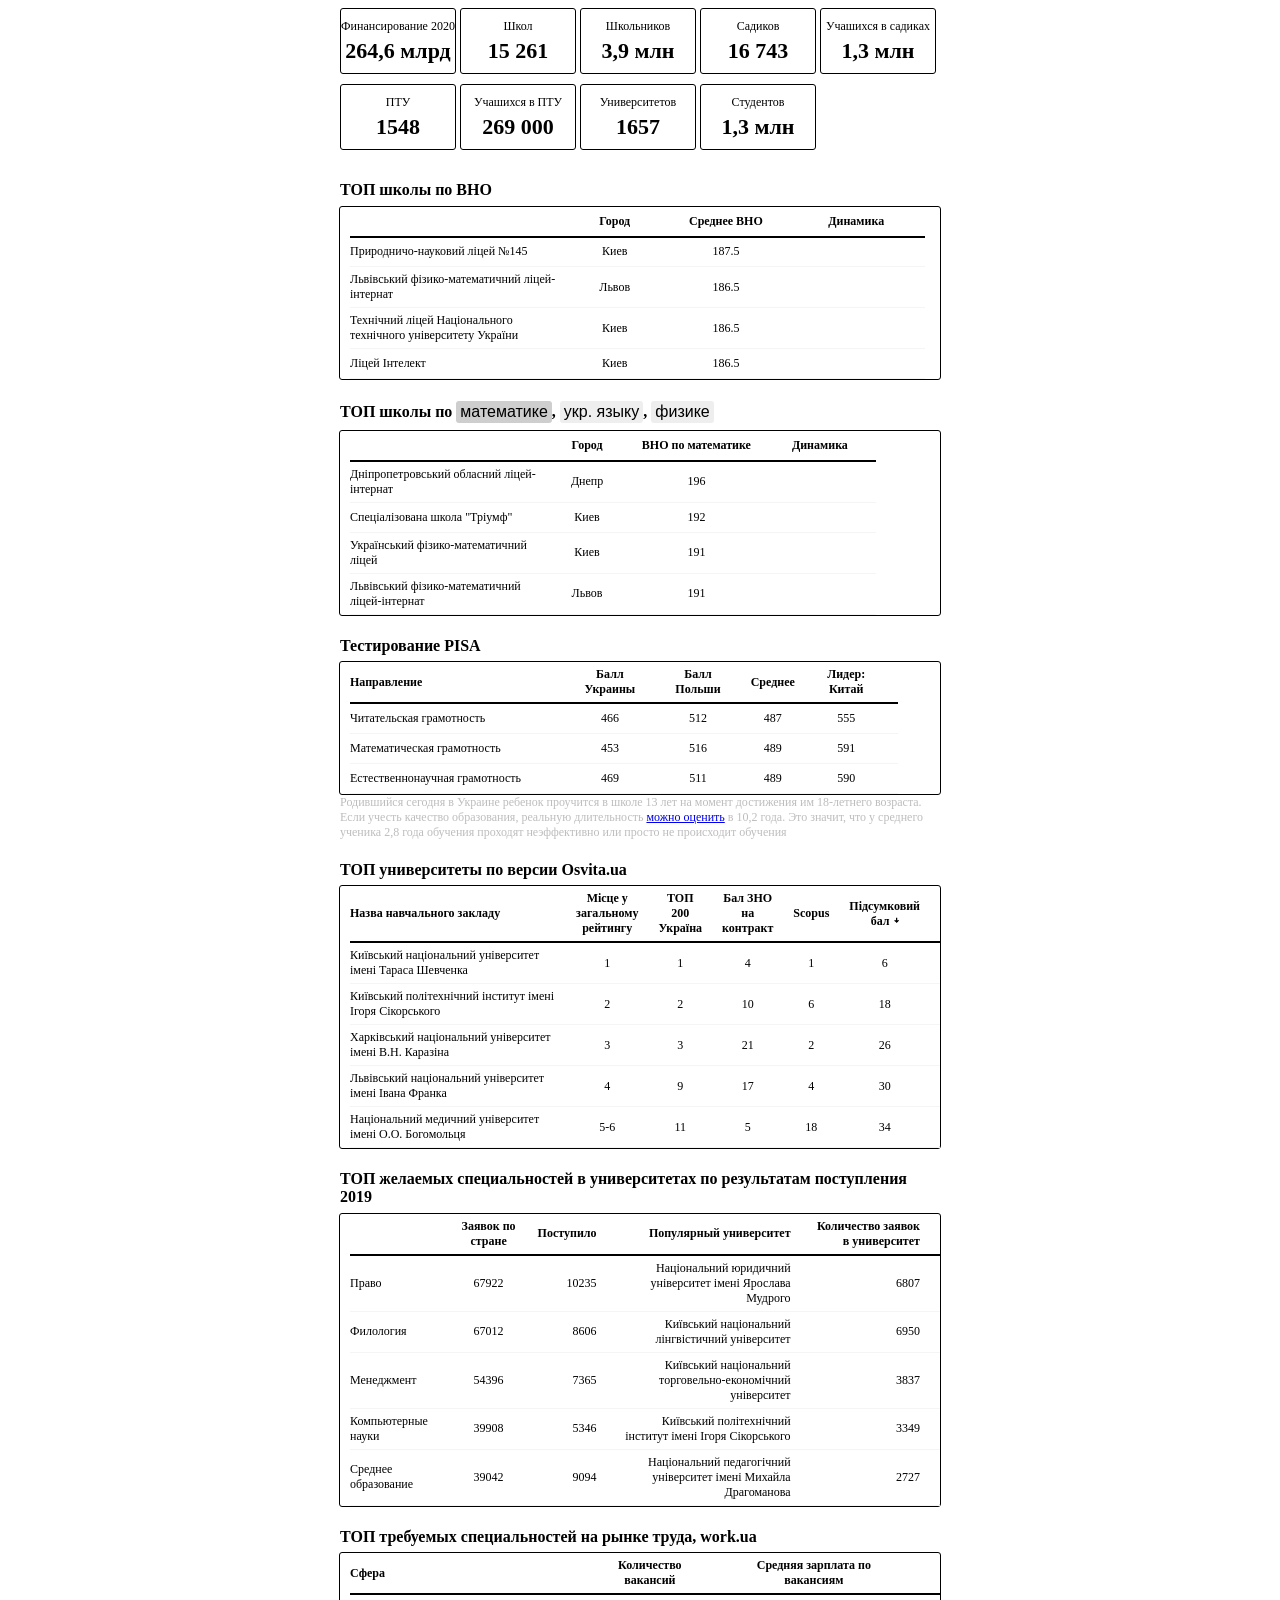
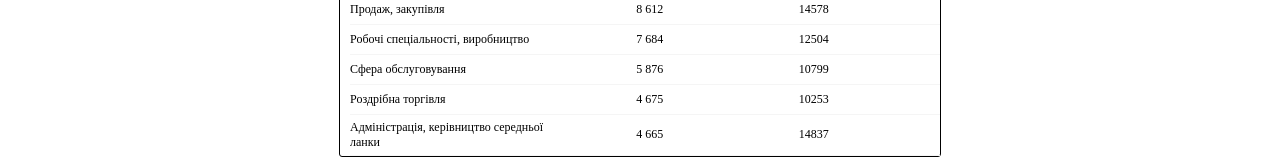
==== edu.html @ f50f15bd "Add files via upload" ====
<html>
    <head>
        <meta charset="UTF-8">
	    <meta http-equiv="X-UA-Compatible" content="IE=edge,chrome=1">
	    <meta name="viewport" content="width=device-width, initial-scale=1">
        <link href="https://fonts.googleapis.com/css?family=Roboto" rel="stylesheet">
        <style>
            .dash_heading {max-width: 600px; margin: 0 auto; margin-bottom: -15px;}
            .dash_block {max-width: 600px; margin: 0 auto; border: 1px solid black; border-radius: 3px;}
            .dash_smallblock {width: 114px; border: 1px solid black; border-radius: 3px; text-align: center; display: inline-block;margin-bottom: 10px;}
            .small_block_text {font-size: 12px; margin-bottom: -18px;margin-top: 10px;}
            .big_block_text {font-size: 22px;margin-bottom: 9px; font-weight: bold;}
            .dash_block table {overflow-x: auto;max-width: 100%; border-collapse: collapse; font-size: 12px; margin-left: 10px;}
            .dash_block td {padding: 5px 20px 5px 0px; vertical-align: top; text-align: center; height: 30px; vertical-align: middle;}
            .dash_block tr:first-child {border-bottom: 2px solid black;font-weight: bold;text-align: center;}
            /* .dash_block tr:nth-child(even) {background: #eeeeee} */
            .dash_block .left {text-align: left;}
            .dash_block .right {text-align: right;}
            .dash_block .school {width: 41%;}
            .dash_block tr {border-bottom: 1px solid #f5f5f5; font-size: 12px;}
            .dash_block tbody{display:block;overflow: auto;}
            .h4_button {background-color: #cecece; border: none;border-radius: 3px; color: black;padding: 2px 4px;text-align: center;text-decoration: none;font-size: 16px;}
            .h4_button:hover{background-color: #eeeeee; cursor: pointer;}
            .unselected {background-color: #eeeeee;}
            .unselected:hover{background-color: #cecece; cursor: pointer;}
            .dash_scrolling h4{ overflow-x: auto;}
            .dash_desc {max-width: 600px; margin: 0 auto; font-size: 12px; color: #bdbdbd}
        </style>
    </head>
    <body>
        <div class="dash_block" style="border: 0px;">
            <div class="dash_smallblock">
                <p class="small_block_text">Финансирование 2020</p>
                <p class="big_block_text">264,6 млрд</p>
            </div>
            <div class="dash_smallblock">
                <p class="small_block_text">Школ</p>
                <p class="big_block_text">15 261</p>
            </div>
            <div class="dash_smallblock">
                <p class="small_block_text">Школьников</p>
                <p class="big_block_text">3,9 млн</p>
            </div>
            <div class="dash_smallblock">
                <p class="small_block_text">Садиков</p>
                <p class="big_block_text">16 743</p>
            </div>
            <div class="dash_smallblock">
                <p class="small_block_text">Учашихся в садиках</p>
                <p class="big_block_text">1,3 млн</p>
            </div>
            <div class="dash_smallblock">
                <p class="small_block_text">ПТУ</p>
                <p class="big_block_text">1548</p>
            </div>
            <div class="dash_smallblock">
                <p class="small_block_text">Учашихся в ПТУ</p>
                <p class="big_block_text">269 000</p>
            </div>
            <div class="dash_smallblock">
                <p class="small_block_text">Университетов</p>
                <p class="big_block_text">1657</p>
            </div>
            <div class="dash_smallblock">
                <p class="small_block_text">Студентов</p>
                <p class="big_block_text">1,3 млн</p>
            </div>
            
        </div>
        
        
        <div class="dash_heading"><h4>ТОП школы по ВНО</h4></div>
        <div class="dash_block">
            <table>
                <tbody>
                    <tr><td class='left school'></td><td>Город</td><td>Среднее ВНО</td><td>Динамика</td></tr>
                        <tr><td class='left school'>Природничо-науковий ліцей №145</td><td>Киев</td><td>187.5</td><td><div id="sparklines0" class="sparkline"></div></td></tr>
                        <tr><td class='left school'>Львівський фізико-математичний ліцей-інтернат</td><td>Львов</td><td>186.5</td><td><div id="sparklines1" class="sparkline"></div></td></tr>
                        <tr><td class='left school'>Технічний ліцей Національного технічного університету України</td><td>Киев</td><td>186.5</td><td><div id="sparklines2" class="sparkline"></div></td></tr>
                        <tr><td class='left school'>Ліцей Інтелект</td><td>Киев</td><td>186.5</td><td><div id="sparklines3" class="sparkline"></div></td></tr>
                </tbody>
            </table>
        </div>

        <div class="dash_heading dash_scrolling"><h4>ТОП школы по <button class="h4_button" id="mathBall100">математике</button>, <button class="h4_button unselected" id="UkrBall100">укр. языку</button>, <button class="h4_button unselected" id="physBall100">физике</button></h4></div>
        <div class="dash_block">
            <table>
                <tbody>
                    <tr><td class='left school'></td><td>Город</td><td>ВНО по математике</td><td>Динамика</td></tr>
                        <tr><td class='left school'>Дніпропетровський обласний ліцей-інтернат</td><td>Днепр</td><td>196</td><td><div id="sparklines4" class="sparkline"></div></td></tr>
                        <tr><td class='left school'>Спеціалізована школа "Тріумф"</td><td>Киев</td><td>192</td><td><div id="sparklines5" class="sparkline"></div></td></tr>
                        <tr><td class='left school'>Український фізико-математичний ліцей</td><td>Киев</td><td>191</td><td><div id="sparklines6" class="sparkline"></div></td></tr>
                        <tr><td class='left school'>Львівський фізико-математичний ліцей-інтернат</td><td>Львов</td><td>191</td><td><div id="sparklines7" class="sparkline"></div></td></tr>
                </tbody>
            </table>
        </div>
        <div class="dash_heading dash_scrolling"><h4>Тестирование PISA</h4></div>
        <div class="dash_block">
            <table>
                <tbody>
                    <tr><td class='left school'>Направление</td><td>Балл Украины</td><td>Балл Польши</td><td>Среднее</td><td>Лидер: Китай</td></tr>
                        <tr><td class='left school'>Читательская грамотность</td><td>466</td><td>512</td><td>487</td><td>555</td></tr>
                        <tr><td class='left school'>Математическая грамотность</td><td>453</td><td>516</td><td>489</td><td>591</td></tr>
                        <tr><td class='left school'>Естественнонаучная грамотность</td><td>469</td><td>511</td><td>489</td><td>590</td></tr>
                </tbody>
            </table>
        </div>
        <div id="dataNSI" style="max-width: 600px; margin: 0 auto;"></div>
        <div class="dash_desc">Родившийся сегодня в Украине ребенок проучится в школе 13 лет на момент достижения им 18-летнего возраста. Если учесть качество образования, реальную длительность <a href="http://documents.worldbank.org/curated/en/790931568661644788/pdf/Overview.pdf">можно оценить</a> в 10,2 года. Это значит, что у среднего ученика 2,8 года обучения проходят неэффективно или просто не происходит обучения</div>
        
        <div class="dash_heading"><h4>ТОП университеты по версии Osvita.ua</h4></div>
        <div class="dash_block">
            <table>
                <tbody>
                        <tr><td class="left school">Назва навчального закладу</td><td>Місце у загальному рейтингу</td><td>ТОП 200 Україна</td><td>Бал ЗНО на контракт</td><td>Scopus</td><td>Підсумковий бал ￬</td></tr>
                        <tr><td class="left school">Київський національний університет імені Тараса Шевченка</td><td>1</td><td>1</td><td>4</td><td>1</td><td>6</td></tr>
                        <tr><td class="left school">Київський політехнічний інститут імені Ігоря Сікорського</td><td>2</td><td>2</td><td>10</td><td>6</td><td>18</td></tr>
                        <tr><td class="left school">Харківський національний університет імені В.Н. Каразіна</td><td>3</td><td>3</td><td>21</td><td>2</td><td>26</td></tr>
                        <tr><td class="left school">Львівський національний університет імені Івана Франка</td><td>4</td><td>9</td><td>17</td><td>4</td><td>30</td></tr>
                        <tr><td class="left school">Національний медичний університет імені О.О. Богомольця</td><td>5-6</td><td>11</td><td>5</td><td>18</td><td>34</td></tr>
                </tbody>
            </table>
        </div>
        <div class="dash_heading"><h4>ТОП желаемых специальностей в университетах по результатам поступления 2019</h4></div>
        <div class="dash_block">
            <table>
                <tbody>
                    <tr><td class='left'></td><td>Заявок по стране</td><td class="right">Поступило</td><td class="right">Популярный университет</td><td class="right">Количество заявок в университет</td></tr>
                        <tr><td class='left'>Право</td><td>67922</td><td class="right">10235</td><td class="right">Національний юридичний університет імені Ярослава Мудрого</td><td class="right">6807</td></tr>
                        <tr><td class='left'>Филология</td><td>67012</td><td class="right">8606</td><td class="right">Київський національний лінгвістичний університет</td><td class="right">6950</td></tr>
                        <tr><td class='left'>Менеджмент</td><td>54396</td><td class="right">7365</td><td class="right">Київський національний торговельно-економічний університет</td><td class="right">3837</td></tr>
                        <tr><td class='left'>Компьютерные науки</td><td>39908</td><td class="right">5346</td><td class="right">Київський політехнічний інститут імені Ігоря Сікорського</td><td class="right">3349</td></tr>
                        <tr><td class='left'>Среднее образование</td><td>39042</td><td class="right">9094</td><td class="right">Національний педагогічний університет імені Михайла Драгоманова</td><td class="right">2727</td></tr>
                        
                </tbody>
            </table>
        </div>
        <div id="grad" style="max-width: 600px; margin: 0 auto;"></div>
        <div class="dash_heading"><h4>ТОП требуемых специальностей на рынке труда, work.ua</h4></div>
        <div class="dash_block">
            <table>
                <tbody>
                    <tr><td class='left school'>Сфера</td><td>Количество вакансий</td><td>Средняя зарплата по вакансиям</td><td></td></tr>
                        <tr><td class='left school'>Продаж, закупівля</td><td>8 612</td><td>14578</td><td></td></tr>
                        <tr><td class='left school'>Робочі спеціальності, виробництво</td><td>7 684</td><td>12504</td><td></td></tr>
                        <tr><td class='left school'>Сфера обслуговування</td><td>5 876</td><td>10799</td><td></td></tr>
                        <tr><td class='left school'>Роздрібна торгівля</td><td>4 675</td><td>10253</td><td></td></tr>
                        <tr><td class='left school'>Адмiнiстрацiя, керівництво середньої ланки</td><td>4 665</td><td>14837</td><td></td></tr>
                    </tbody>
            </table>
        </div>
        <div id="finance" style="max-width: 600px; margin: 0 auto;"></div>
        <div id="finance_parts" style="max-width: 600px; margin: 0 auto;"></div>
        
        
        
        <!-- <script src="https://ajax.googleapis.com/ajax/libs/jquery/1.11.3/jquery.min.js"></script> -->
        <script src="https://d3js.org/d3.v4.js"></script>
        <script src="https://code.highcharts.com/highcharts.js"></script>
        <script src="https://code.highcharts.com/highcharts-more.js"></script>
        <script src="https://code.highcharts.com/modules/dumbbell.js"></script>
        <!-- <script src="schools_data.js"></script> -->
    <script>
        var schools_data = [{'EONAME': 'Природничо-науковий ліцей №145 Печерського району м. Києва',
  'UkrBall100': '188.0',
  'histBall100': '164.5',
  'mathBall100': '190.0',
  'physBall100': '182.5',
  'chemBall100': '188.0',
  'bioBall100': '187.0',
  'geoBall100': '192.0',
  'engBall100': '184.0',
  'fraBall100': '',
  'deuBall100': '195.0',
  'spaBall100': '',
  'zno_median': '187.5',
  'AREANAME': 'м.Київ'},
 {'EONAME': 'Львівський фізико-математичний ліцей-інтернат при Львівському національному університеті імені Івана Франка',
  'UkrBall100': '189.0',
  'histBall100': '168.0',
  'mathBall100': '191.0',
  'physBall100': '182.5',
  'chemBall100': '196.0',
  'bioBall100': '189.0',
  'geoBall100': '187.0',
  'engBall100': '186.0',
  'fraBall100': '',
  'deuBall100': '148.0',
  'spaBall100': '',
  'zno_median': '186.5',
  'AREANAME': 'м.Львів'},
 {'EONAME': "Технічний ліцей Національного технічного університету України Київський політехнічний інститут Солом'янського району м.Києва",
  'UkrBall100': '187.0',
  'histBall100': '170.0',
  'mathBall100': '189.0',
  'physBall100': '180.0',
  'chemBall100': '186.0',
  'bioBall100': '189.0',
  'geoBall100': '190.0',
  'engBall100': '189.0',
  'fraBall100': '',
  'deuBall100': '180.0',
  'spaBall100': '',
  'zno_median': '186.5',
  'AREANAME': 'м.Київ'},
 {'EONAME': 'Ліцей Інтелект',
  'UkrBall100': '192.0',
  'histBall100': '184.0',
  'mathBall100': '189.0',
  'physBall100': '185.0',
  'chemBall100': '178.5',
  'bioBall100': '189.0',
  'geoBall100': '186.5',
  'engBall100': '191.0',
  'fraBall100': '',
  'deuBall100': '',
  'spaBall100': '',
  'zno_median': '186.5',
  'AREANAME': 'м.Київ'},
 {'EONAME': "Гімназія №178 Солом'янського району м.Києва",
  'UkrBall100': '189.0',
  'histBall100': '179.0',
  'mathBall100': '183.0',
  'physBall100': '176.5',
  'chemBall100': '188.5',
  'bioBall100': '194.0',
  'geoBall100': '190.0',
  'engBall100': '184.0',
  'fraBall100': '',
  'deuBall100': '',
  'spaBall100': '',
  'zno_median': '184.0',
  'AREANAME': 'м.Київ'},
 {'EONAME': 'Товариство з обмеженою відповідальністю Навчально-виховний комплекс Святошинська гімназія',
  'UkrBall100': '184.0',
  'histBall100': '168.0',
  'mathBall100': '190.0',
  'physBall100': '96.0',
  'chemBall100': '',
  'bioBall100': '',
  'geoBall100': '188.5',
  'engBall100': '188.5',
  'fraBall100': '',
  'deuBall100': '',
  'spaBall100': '',
  'zno_median': '184.0',
  'AREANAME': 'м.Київ'},
 {'EONAME': 'Ліцей Наукова зміна',
  'UkrBall100': '184.0',
  'histBall100': '181.0',
  'mathBall100': '174.0',
  'physBall100': '182.0',
  'chemBall100': '197.5',
  'bioBall100': '191.0',
  'geoBall100': '186.0',
  'engBall100': '181.0',
  'fraBall100': '',
  'deuBall100': '189.0',
  'spaBall100': '',
  'zno_median': '183.0',
  'AREANAME': 'м.Київ'},
 {'EONAME': 'Комунальний заклад освіти Дніпропетровський обласний ліцей-інтернат фізико-математичного профілю',
  'UkrBall100': '185.0',
  'histBall100': '',
  'mathBall100': '196.0',
  'physBall100': '178.0',
  'chemBall100': '183.0',
  'bioBall100': '',
  'geoBall100': '',
  'engBall100': '173.0',
  'fraBall100': '',
  'deuBall100': '184.0',
  'spaBall100': '',
  'zno_median': '183.0',
  'AREANAME': 'м.Дніпро'},
 {'EONAME': 'ТОВ Навчальний заклад «Дніпровська середня загальноосвітня школа Британська міжнародна школа-Дніпро',
  'UkrBall100': '187.0',
  'histBall100': '',
  'mathBall100': '179.0',
  'physBall100': '',
  'chemBall100': '',
  'bioBall100': '',
  'geoBall100': '',
  'engBall100': '194.5',
  'fraBall100': '',
  'deuBall100': '',
  'spaBall100': '',
  'zno_median': '183.0',
  'AREANAME': 'м.Дніпро'},
 {'EONAME': 'Гімназія №153 імені О.С.Пушкіна Шевченківського району м.Києва',
  'UkrBall100': '187.0',
  'histBall100': '185.0',
  'mathBall100': '183.0',
  'physBall100': '169.0',
  'chemBall100': '191.0',
  'bioBall100': '192.0',
  'geoBall100': '123.0',
  'engBall100': '174.0',
  'fraBall100': '',
  'deuBall100': '',
  'spaBall100': '',
  'zno_median': '183.0',
  'AREANAME': 'м.Київ'},
 {'EONAME': 'Українська гімназія № 1 Івано-Франківської міської ради Івано-Франківської області',
  'UkrBall100': '190.5',
  'histBall100': '174.0',
  'mathBall100': '182.0',
  'physBall100': '182.0',
  'chemBall100': '185.0',
  'bioBall100': '187.0',
  'geoBall100': '188.0',
  'engBall100': '184.0',
  'fraBall100': '',
  'deuBall100': '179.5',
  'spaBall100': '',
  'zno_median': '183.0',
  'AREANAME': 'Івано-Франківська область'},
 {'EONAME': 'Ліцей Голосіївський №241 міста Києва',
  'UkrBall100': '185.0',
  'histBall100': '173.0',
  'mathBall100': '190.0',
  'physBall100': '186.0',
  'chemBall100': '138.0',
  'bioBall100': '182.5',
  'geoBall100': '188.0',
  'engBall100': '175.0',
  'fraBall100': '',
  'deuBall100': '',
  'spaBall100': '',
  'zno_median': '182.5',
  'AREANAME': 'м.Київ'},
 {'EONAME': 'Русанівський ліцей м. Києва',
  'UkrBall100': '183.0',
  'histBall100': '182.25',
  'mathBall100': '190.5',
  'physBall100': '176.0',
  'chemBall100': '195.0',
  'bioBall100': '180.5',
  'geoBall100': '188.0',
  'engBall100': '177.0',
  'fraBall100': '',
  'deuBall100': '182.0',
  'spaBall100': '',
  'zno_median': '182.125',
  'AREANAME': 'м.Київ'},
 {'EONAME': 'Каховський навчально-виховний комплекс «Гімназія-спеціалізована школа І ступеня з поглибленим вивченням іноземних мов» Каховської міської ради Херсонської області',
  'UkrBall100': '185.0',
  'histBall100': '164.0',
  'mathBall100': '172.0',
  'physBall100': '',
  'chemBall100': '',
  'bioBall100': '',
  'geoBall100': '184.0',
  'engBall100': '182.0',
  'fraBall100': '',
  'deuBall100': '186.0',
  'spaBall100': '',
  'zno_median': '182.0',
  'AREANAME': 'Херсонська область'},
 {'EONAME': 'Український фізико-математичний ліцей Київського національного університету імені Т.Шевченка',
  'UkrBall100': '185.0',
  'histBall100': '164.0',
  'mathBall100': '192.0',
  'physBall100': '182.0',
  'chemBall100': '167.5',
  'bioBall100': '182.0',
  'geoBall100': '187.25',
  'engBall100': '171.0',
  'fraBall100': '',
  'deuBall100': '',
  'spaBall100': '',
  'zno_median': '182.0',
  'AREANAME': 'м.Київ'},
 {'EONAME': 'Український гуманітарний ліцей Київського національного університету імені Тараса Шевченка',
  'UkrBall100': '187.0',
  'histBall100': '184.5',
  'mathBall100': '175.0',
  'physBall100': '167.0',
  'chemBall100': '177.5',
  'bioBall100': '190.0',
  'geoBall100': '193.5',
  'engBall100': '183.0',
  'fraBall100': '',
  'deuBall100': '179.0',
  'spaBall100': '',
  'zno_median': '181.0',
  'AREANAME': 'м.Київ'},
 {'EONAME': 'Загальноосвітній навчальний заклад І-ІІІ ступенів Ліцей №100 Поділ Подільського району м.Києва',
  'UkrBall100': '182.0',
  'histBall100': '180.0',
  'mathBall100': '179.0',
  'physBall100': '171.0',
  'chemBall100': '197.0',
  'bioBall100': '190.0',
  'geoBall100': '178.0',
  'engBall100': '183.0',
  'fraBall100': '',
  'deuBall100': '182.5',
  'spaBall100': '',
  'zno_median': '181.0',
  'AREANAME': 'м.Київ'},
 {'EONAME': 'Комунальний заклад освіти Українсько-Американський ліцей Дніпровської міської ради',
  'UkrBall100': '187.0',
  'histBall100': '180.5',
  'mathBall100': '186.0',
  'physBall100': '135.0',
  'chemBall100': '170.0',
  'bioBall100': '180.0',
  'geoBall100': '181.5',
  'engBall100': '188.0',
  'fraBall100': '',
  'deuBall100': '130.5',
  'spaBall100': '',
  'zno_median': '180.25',
  'AREANAME': 'м.Дніпро'},
 {'EONAME': 'Комунальний заклад освіти Дніпропетровський обласний медичний ліцей-інтернат Дніпро',
  'UkrBall100': '180.5',
  'histBall100': '',
  'mathBall100': '172.0',
  'physBall100': '180.0',
  'chemBall100': '192.0',
  'bioBall100': '187.0',
  'geoBall100': '',
  'engBall100': '',
  'fraBall100': '',
  'deuBall100': '',
  'spaBall100': '',
  'zno_median': '180.25',
  'AREANAME': 'м.Дніпро'},
 {'EONAME': 'Ліцей №208 м. Києва',
  'UkrBall100': '183.0',
  'histBall100': '165.0',
  'mathBall100': '187.0',
  'physBall100': '180.0',
  'chemBall100': '180.5',
  'bioBall100': '195.0',
  'geoBall100': '169.0',
  'engBall100': '180.0',
  'fraBall100': '',
  'deuBall100': '',
  'spaBall100': '',
  'zno_median': '180.0',
  'AREANAME': 'м.Київ'},
 {'EONAME': 'Львівська академічна гімназія при Національному університеті Львівська політехніка',
  'UkrBall100': '183.0',
  'histBall100': '188.0',
  'mathBall100': '180.0',
  'physBall100': '160.0',
  'chemBall100': '186.0',
  'bioBall100': '189.0',
  'geoBall100': '166.0',
  'engBall100': '180.0',
  'fraBall100': '',
  'deuBall100': '157.0',
  'spaBall100': '',
  'zno_median': '180.0',
  'AREANAME': 'м.Львів'},
 {'EONAME': 'Калуська гімназія імені Дмитра Бахматюка Калуської міської ради Івано-Франківської області',
  'UkrBall100': '186.0',
  'histBall100': '184.0',
  'mathBall100': '177.0',
  'physBall100': '173.0',
  'chemBall100': '182.0',
  'bioBall100': '184.0',
  'geoBall100': '176.0',
  'engBall100': '180.0',
  'fraBall100': '',
  'deuBall100': '',
  'spaBall100': '',
  'zno_median': '180.0',
  'AREANAME': 'Івано-Франківська область'},
 {'EONAME': 'Ліцей №8 Львівської міської ради',
  'UkrBall100': '187.0',
  'histBall100': '169.0',
  'mathBall100': '180.0',
  'physBall100': '160.0',
  'chemBall100': '173.0',
  'bioBall100': '183.0',
  'geoBall100': '',
  'engBall100': '188.0',
  'fraBall100': '',
  'deuBall100': '188.0',
  'spaBall100': '',
  'zno_median': '180.0',
  'AREANAME': 'м.Львів'},
 {'EONAME': 'Черкаський фізико-математичний ліцей (ФІМЛІ) Черкаської міської ради Черкаської області',
  'UkrBall100': '182.0',
  'histBall100': '156.0',
  'mathBall100': '189.0',
  'physBall100': '177.0',
  'chemBall100': '194.5',
  'bioBall100': '192.0',
  'geoBall100': '180.0',
  'engBall100': '174.0',
  'fraBall100': '',
  'deuBall100': '',
  'spaBall100': '',
  'zno_median': '180.0',
  'AREANAME': 'м.Черкаси'},
 {'EONAME': 'Комунальний заклад Луцька гімназія №18 Луцької міської ради Волинської області',
  'UkrBall100': '186.5',
  'histBall100': '165.0',
  'mathBall100': '168.0',
  'physBall100': '179.5',
  'chemBall100': '193.0',
  'bioBall100': '188.5',
  'geoBall100': '186.0',
  'engBall100': '180.0',
  'fraBall100': '171.5',
  'deuBall100': '',
  'spaBall100': '',
  'zno_median': '179.75',
  'AREANAME': 'Волинська область'},
 {'EONAME': 'Волинський науковий ліцей-інтернат Волинської обласної ради',
  'UkrBall100': '185.0',
  'histBall100': '166.0',
  'mathBall100': '176.0',
  'physBall100': '180.0',
  'chemBall100': '179.5',
  'bioBall100': '182.0',
  'geoBall100': '192.5',
  'engBall100': '179.0',
  'fraBall100': '',
  'deuBall100': '128.0',
  'spaBall100': '',
  'zno_median': '179.25',
  'AREANAME': 'Волинська область'},
 {'EONAME': 'Класична гімназія при Львівському національному університеті імені Івана Франка',
  'UkrBall100': '187.0',
  'histBall100': '186.0',
  'mathBall100': '172.0',
  'physBall100': '',
  'chemBall100': '142.0',
  'bioBall100': '179.0',
  'geoBall100': '149.0',
  'engBall100': '186.0',
  'fraBall100': '',
  'deuBall100': '195.0',
  'spaBall100': '',
  'zno_median': '179.0',
  'AREANAME': 'м.Львів'},
 {'EONAME': 'Києво-Печерський ліцей № 171 «Лідер» Печерського району м. Києва',
  'UkrBall100': '180.0',
  'histBall100': '170.0',
  'mathBall100': '186.0',
  'physBall100': '179.0',
  'chemBall100': '177.5',
  'bioBall100': '192.0',
  'geoBall100': '138.0',
  'engBall100': '188.0',
  'fraBall100': '',
  'deuBall100': '',
  'spaBall100': '',
  'zno_median': '179.0',
  'AREANAME': 'м.Київ'},
 {'EONAME': 'Харківська гімназія № 47 Харківської міської ради Харківської області',
  'UkrBall100': '179.0',
  'histBall100': '176.0',
  'mathBall100': '180.0',
  'physBall100': '172.5',
  'chemBall100': '195.0',
  'bioBall100': '188.0',
  'geoBall100': '181.0',
  'engBall100': '173.0',
  'fraBall100': '',
  'deuBall100': '',
  'spaBall100': '',
  'zno_median': '179.0',
  'AREANAME': 'м.Харків'},
 {'EONAME': 'Ліцей №142 м.Києва',
  'UkrBall100': '179.0',
  'histBall100': '161.0',
  'mathBall100': '189.0',
  'physBall100': '182.0',
  'chemBall100': '169.5',
  'bioBall100': '174.0',
  'geoBall100': '193.0',
  'engBall100': '180.0',
  'fraBall100': '',
  'deuBall100': '179.0',
  'spaBall100': '',
  'zno_median': '179.0',
  'AREANAME': 'м.Київ'},
 {'EONAME': 'Запорізька гімназія № 93 Запорізької міської ради Запорізької області',
  'UkrBall100': '183.0',
  'histBall100': '179.5',
  'mathBall100': '163.0',
  'physBall100': '120.0',
  'chemBall100': '180.0',
  'bioBall100': '185.5',
  'geoBall100': '183.0',
  'engBall100': '174.0',
  'fraBall100': '',
  'deuBall100': '178.0',
  'spaBall100': '',
  'zno_median': '178.75',
  'AREANAME': 'м.Запоріжжя'},
 {'EONAME': 'Навчально-виховний комплекс “Домінанта” (дошкільний навчальний заклад-спеціалізована школа І ст. - суспільно-гуманітарна гімназія – СШ №204 з поглибленим вивченням фізичної культури)',
  'UkrBall100': '187.0',
  'histBall100': '172.0',
  'mathBall100': '177.0',
  'physBall100': '',
  'chemBall100': '',
  'bioBall100': '192.5',
  'geoBall100': '178.5',
  'engBall100': '180.0',
  'fraBall100': '',
  'deuBall100': '',
  'spaBall100': '',
  'zno_median': '178.5',
  'AREANAME': 'м.Київ'},
 {'EONAME': 'Гімназія Академія',
  'UkrBall100': '182.0',
  'histBall100': '163.0',
  'mathBall100': '178.5',
  'physBall100': '178.0',
  'chemBall100': '180.5',
  'bioBall100': '177.0',
  'geoBall100': '177.5',
  'engBall100': '177.0',
  'fraBall100': '',
  'deuBall100': '',
  'spaBall100': '',
  'zno_median': '177.5',
  'AREANAME': 'м.Київ'},
 {'EONAME': 'Політехнічний ліцей Національного технічного університету України Київський політехнічний інститут м. Києва',
  'UkrBall100': '175.0',
  'histBall100': '170.0',
  'mathBall100': '182.0',
  'physBall100': '171.0',
  'chemBall100': '197.5',
  'bioBall100': '162.0',
  'geoBall100': '183.0',
  'engBall100': '179.5',
  'fraBall100': '',
  'deuBall100': '186.0',
  'spaBall100': '',
  'zno_median': '177.25',
  'AREANAME': 'м.Київ'},
 {'EONAME': 'Ліцей Престиж м.Києва',
  'UkrBall100': '177.0',
  'histBall100': '161.0',
  'mathBall100': '177.0',
  'physBall100': '166.5',
  'chemBall100': '',
  'bioBall100': '178.0',
  'geoBall100': '',
  'engBall100': '179.0',
  'fraBall100': '',
  'deuBall100': '',
  'spaBall100': '',
  'zno_median': '177.0',
  'AREANAME': 'м.Київ'},
 {'EONAME': "Гімназія біотехнологій №177 Солом'янського району м.Києва",
  'UkrBall100': '177.0',
  'histBall100': '177.0',
  'mathBall100': '174.5',
  'physBall100': '164.0',
  'chemBall100': '180.0',
  'bioBall100': '188.0',
  'geoBall100': '177.0',
  'engBall100': '171.0',
  'fraBall100': '',
  'deuBall100': '180.0',
  'spaBall100': '',
  'zno_median': '177.0',
  'AREANAME': 'м.Київ'},
 {'EONAME': 'Гімназія Києво - Могилянський колегіум ІІ-ІІІ ступенів Деснянського району міста Києва',
  'UkrBall100': '185.0',
  'histBall100': '177.0',
  'mathBall100': '177.0',
  'physBall100': '132.0',
  'chemBall100': '191.5',
  'bioBall100': '187.0',
  'geoBall100': '152.0',
  'engBall100': '177.0',
  'fraBall100': '',
  'deuBall100': '',
  'spaBall100': '',
  'zno_median': '177.0',
  'AREANAME': 'м.Київ'},
 {'EONAME': 'Рівненська спеціалізована школа І-ІІІ ступенів Центр надіїім. Надії Маринович Рівненської міської ради',
  'UkrBall100': '187.0',
  'histBall100': '175.0',
  'mathBall100': '165.5',
  'physBall100': '',
  'chemBall100': '180.0',
  'bioBall100': '164.5',
  'geoBall100': '',
  'engBall100': '182.0',
  'fraBall100': '',
  'deuBall100': '179.0',
  'spaBall100': '',
  'zno_median': '177.0',
  'AREANAME': 'Рівненська область'},
 {'EONAME': 'Комунальний заклад освіти Дніпровський ліцей інформаційних технологій при Дніпровському національному університеті імені Олеся Гончара Дніпровської міської ради',
  'UkrBall100': '184.0',
  'histBall100': '130.5',
  'mathBall100': '187.0',
  'physBall100': '169.0',
  'chemBall100': '',
  'bioBall100': '186.0',
  'geoBall100': '167.5',
  'engBall100': '182.0',
  'fraBall100': '171.0',
  'deuBall100': '192.5',
  'spaBall100': '',
  'zno_median': '176.5',
  'AREANAME': 'м.Дніпро'},
 {'EONAME': 'Комунальний заклад Обласна спеціалізована школа-інтернат ІІ-ІІІ ступенів Обдарованість Харківської обласної ради',
  'UkrBall100': '183.0',
  'histBall100': '152.0',
  'mathBall100': '176.5',
  'physBall100': '177.5',
  'chemBall100': '184.0',
  'bioBall100': '180.0',
  'geoBall100': '169.5',
  'engBall100': '150.0',
  'fraBall100': '',
  'deuBall100': '',
  'spaBall100': '',
  'zno_median': '176.5',
  'AREANAME': 'м.Харків'},
 {'EONAME': 'Комунальний заклад Харківський фізико-математичний ліцей № 27 Харківської міської ради Харківської області',
  'UkrBall100': '180.0',
  'histBall100': '192.75',
  'mathBall100': '191.0',
  'physBall100': '185.0',
  'chemBall100': '145.0',
  'bioBall100': '172.5',
  'geoBall100': '',
  'engBall100': '172.0',
  'fraBall100': '',
  'deuBall100': '',
  'spaBall100': '',
  'zno_median': '176.25',
  'AREANAME': 'м.Харків'},
 {'EONAME': 'Навчально-виховний комплекс Уманська міська гімназія - школа естетичного виховання Уманської міської ради Черкаської області',
  'UkrBall100': '181.0',
  'histBall100': '157.5',
  'mathBall100': '177.5',
  'physBall100': '176.0',
  'chemBall100': '177.0',
  'bioBall100': '186.0',
  'geoBall100': '160.0',
  'engBall100': '161.0',
  'fraBall100': '',
  'deuBall100': '',
  'spaBall100': '',
  'zno_median': '176.0',
  'AREANAME': 'Черкаська область'},
 {'EONAME': 'Товариство з обмеженою відповідальністю Навчально-виховний комплекс - Катеринослав',
  'UkrBall100': '183.0',
  'histBall100': '172.0',
  'mathBall100': '',
  'physBall100': '',
  'chemBall100': '',
  'bioBall100': '',
  'geoBall100': '',
  'engBall100': '180.0',
  'fraBall100': '',
  'deuBall100': '',
  'spaBall100': '',
  'zno_median': '176.0',
  'AREANAME': 'м.Дніпро'},
 {'EONAME': 'Комунальний заклад Фізико-математична гімназія №17 Вінницької міської ради',
  'UkrBall100': '185.5',
  'histBall100': '167.0',
  'mathBall100': '189.0',
  'physBall100': '176.0',
  'chemBall100': '164.0',
  'bioBall100': '184.0',
  'geoBall100': '171.0',
  'engBall100': '177.0',
  'fraBall100': '',
  'deuBall100': '',
  'spaBall100': '',
  'zno_median': '176.0',
  'AREANAME': 'Вінницька область'},
 {'EONAME': 'Черкаський гуманітарно-правовий ліцей Черкаської міської ради Черкаської області',
  'UkrBall100': '179.0',
  'histBall100': '172.0',
  'mathBall100': '165.0',
  'physBall100': '',
  'chemBall100': '192.0',
  'bioBall100': '177.0',
  'geoBall100': '176.0',
  'engBall100': '176.0',
  'fraBall100': '',
  'deuBall100': '',
  'spaBall100': '',
  'zno_median': '176.0',
  'AREANAME': 'м.Черкаси'},
 {'EONAME': 'Приватне підприємство Спеціалізована школа Тріумф',
  'UkrBall100': '176.0',
  'histBall100': '171.0',
  'mathBall100': '192.0',
  'physBall100': '',
  'chemBall100': '',
  'bioBall100': '',
  'geoBall100': '190.0',
  'engBall100': '176.0',
  'fraBall100': '',
  'deuBall100': '192.0',
  'spaBall100': '',
  'zno_median': '176.0',
  'AREANAME': 'м.Київ'},
 {'EONAME': 'Харківський технічний ліцей №173 Харківської міської ради Харківської області',
  'UkrBall100': '183.0',
  'histBall100': '177.0',
  'mathBall100': '182.0',
  'physBall100': '173.0',
  'chemBall100': '190.0',
  'bioBall100': '174.5',
  'geoBall100': '178.5',
  'engBall100': '169.0',
  'fraBall100': '',
  'deuBall100': '170.5',
  'spaBall100': '',
  'zno_median': '175.75',
  'AREANAME': 'м.Харків'},
 {'EONAME': 'Угерська середня загальноосвітня школа І-ІІІ ступенів Стрийського району Львівської області',
  'UkrBall100': '176.0',
  'histBall100': '177.0',
  'mathBall100': '175.0',
  'physBall100': '164.0',
  'chemBall100': '',
  'bioBall100': '190.0',
  'geoBall100': '160.5',
  'engBall100': '195.0',
  'fraBall100': '',
  'deuBall100': '',
  'spaBall100': '',
  'zno_median': '175.5',
  'AREANAME': 'Стрийський район'},
 {'EONAME': 'Деренкoвецький навчально-виховний комплекс Дошкільний навчальний заклад - загальноосвітня школа І-ІІІ ступенів Набутівської сільської ради Корсунь-Шевченківського району Черкаської області',
  'UkrBall100': '193.0',
  'histBall100': '195.0',
  'mathBall100': '175.5',
  'physBall100': '',
  'chemBall100': '172.0',
  'bioBall100': '',
  'geoBall100': '189.5',
  'engBall100': '163.0',
  'fraBall100': '',
  'deuBall100': '',
  'spaBall100': '',
  'zno_median': '175.5',
  'AREANAME': 'Корсунь-Шевченківський район'},
 {'EONAME': 'Спеціалізована школа І-ІІІ ступенів №125 м.Києва з поглибленим вивченням англійської мови',
  'UkrBall100': '180.0',
  'histBall100': '180.5',
  'mathBall100': '171.0',
  'physBall100': '164.0',
  'chemBall100': '147.0',
  'bioBall100': '180.5',
  'geoBall100': '161.5',
  'engBall100': '186.0',
  'fraBall100': '',
  'deuBall100': '186.0',
  'spaBall100': '',
  'zno_median': '175.5',
  'AREANAME': 'м.Київ'},
 {'EONAME': 'Львівська гімназія Євшан',
  'UkrBall100': '189.5',
  'histBall100': '176.0',
  'mathBall100': '185.0',
  'physBall100': '149.5',
  'chemBall100': '172.0',
  'bioBall100': '175.5',
  'geoBall100': '189.5',
  'engBall100': '175.0',
  'fraBall100': '',
  'deuBall100': '',
  'spaBall100': '',
  'zno_median': '175.5',
  'AREANAME': 'м.Львів'},
 {'EONAME': 'ТОВ Навчально-виховний комплекс НОВОПЕЧЕРСЬКА ШКОЛА',
  'UkrBall100': '179.0',
  'histBall100': '165.0',
  'mathBall100': '175.0',
  'physBall100': '171.0',
  'chemBall100': '182.0',
  'bioBall100': '188.0',
  'geoBall100': '190.0',
  'engBall100': '189.0',
  'fraBall100': '171.0',
  'deuBall100': '175.0',
  'spaBall100': '',
  'zno_median': '175.0',
  'AREANAME': 'м.Київ'},
 {'EONAME': 'Черкаська приватна загальноосвітня школа І-ІІІ ступенів №770',
  'UkrBall100': '180.5',
  'histBall100': '175.0',
  'mathBall100': '173.0',
  'physBall100': '',
  'chemBall100': '187.0',
  'bioBall100': '194.0',
  'geoBall100': '',
  'engBall100': '116.0',
  'fraBall100': '',
  'deuBall100': '',
  'spaBall100': '',
  'zno_median': '175.0',
  'AREANAME': 'м.Черкаси'},
 {'EONAME': 'Комунальний заклад «Навчально - виховний комплекс «Спеціалізована школа І ступеня – гімназія» №143 Оболонського району м.Києва»',
  'UkrBall100': '185.0',
  'histBall100': '167.0',
  'mathBall100': '175.0',
  'physBall100': '163.0',
  'chemBall100': '185.5',
  'bioBall100': '175.0',
  'geoBall100': '173.5',
  'engBall100': '181.0',
  'fraBall100': '',
  'deuBall100': '',
  'spaBall100': '',
  'zno_median': '175.0',
  'AREANAME': 'м.Київ'},
 {'EONAME': 'Чернівецька гімназія №5 Чернівецької міської ради',
  'UkrBall100': '179.5',
  'histBall100': '161.0',
  'mathBall100': '169.0',
  'physBall100': '188.0',
  'chemBall100': '141.0',
  'bioBall100': '175.0',
  'geoBall100': '178.0',
  'engBall100': '177.0',
  'fraBall100': '',
  'deuBall100': '',
  'spaBall100': '',
  'zno_median': '175.0',
  'AREANAME': 'м.Чернівці'},
 {'EONAME': 'Комунальний заклад Харківська гімназія № 169 Харківської міської ради Харківської області',
  'UkrBall100': '183.0',
  'histBall100': '170.0',
  'mathBall100': '182.0',
  'physBall100': '186.0',
  'chemBall100': '172.0',
  'bioBall100': '184.0',
  'geoBall100': '171.0',
  'engBall100': '175.0',
  'fraBall100': '',
  'deuBall100': '',
  'spaBall100': '',
  'zno_median': '175.0',
  'AREANAME': 'м.Харків'},
 {'EONAME': 'Загальноосвітній навчальний заклад ІІ-ІІІ ступенів Фінансовий ліцей Подільського району м. Києва',
  'UkrBall100': '183.5',
  'histBall100': '158.0',
  'mathBall100': '177.5',
  'physBall100': '177.0',
  'chemBall100': '',
  'bioBall100': '170.0',
  'geoBall100': '183.0',
  'engBall100': '175.0',
  'fraBall100': '',
  'deuBall100': '136.0',
  'spaBall100': '',
  'zno_median': '175.0',
  'AREANAME': 'м.Київ'},
 {'EONAME': 'Одеська спеціалізована школа №117 I-III ступенів Одеської міської ради Одеської області',
  'UkrBall100': '184.0',
  'histBall100': '181.0',
  'mathBall100': '173.0',
  'physBall100': '159.0',
  'chemBall100': '183.0',
  'bioBall100': '175.0',
  'geoBall100': '',
  'engBall100': '175.0',
  'fraBall100': '',
  'deuBall100': '',
  'spaBall100': '',
  'zno_median': '175.0',
  'AREANAME': 'м.Одеса'},
 {'EONAME': 'Запорізька гімназія №28 Запорізької міської ради Запорізької області',
  'UkrBall100': '175.0',
  'histBall100': '164.0',
  'mathBall100': '182.0',
  'physBall100': '174.0',
  'chemBall100': '176.5',
  'bioBall100': '175.0',
  'geoBall100': '178.5',
  'engBall100': '169.0',
  'fraBall100': '184.0',
  'deuBall100': '150.5',
  'spaBall100': '',
  'zno_median': '175.0',
  'AREANAME': 'м.Запоріжжя'},
 {'EONAME': "Середній загальноосвітній заклад Слов'янська гімназія",
  'UkrBall100': '187.0',
  'histBall100': '167.0',
  'mathBall100': '175.0',
  'physBall100': '141.0',
  'chemBall100': '174.5',
  'bioBall100': '188.0',
  'geoBall100': '185.0',
  'engBall100': '177.0',
  'fraBall100': '',
  'deuBall100': '',
  'spaBall100': '',
  'zno_median': '175.0',
  'AREANAME': 'м.Київ'},
 {'EONAME': 'Славутицький ліцей Славутицької міської ради Київської області',
  'UkrBall100': '177.5',
  'histBall100': '149.0',
  'mathBall100': '175.0',
  'physBall100': '182.0',
  'chemBall100': '170.0',
  'bioBall100': '180.0',
  'geoBall100': '189.0',
  'engBall100': '169.0',
  'fraBall100': '',
  'deuBall100': '',
  'spaBall100': '',
  'zno_median': '175.0',
  'AREANAME': 'Київська область'},
 {'EONAME': 'Комунальний заклад освіти Навчально-виховний комплекс № 148 спеціалізована школа-дошкільний навчальний заклад (ясла-садок) Планета Щастя Дніпровської міської ради',
  'UkrBall100': '177.0',
  'histBall100': '166.5',
  'mathBall100': '175.0',
  'physBall100': '',
  'chemBall100': '177.5',
  'bioBall100': '187.0',
  'geoBall100': '166.0',
  'engBall100': '175.0',
  'fraBall100': '',
  'deuBall100': '',
  'spaBall100': '',
  'zno_median': '175.0',
  'AREANAME': 'м.Дніпро'},
 {'EONAME': 'Навчально-виховний комплекс Школа І ступеня - гімназія Оболонь Оболонського району м. Києва',
  'UkrBall100': '185.0',
  'histBall100': '174.5',
  'mathBall100': '178.5',
  'physBall100': '189.0',
  'chemBall100': '',
  'bioBall100': '160.0',
  'geoBall100': '',
  'engBall100': '171.0',
  'fraBall100': '',
  'deuBall100': '',
  'spaBall100': '',
  'zno_median': '174.5',
  'AREANAME': 'м.Київ'},
 {'EONAME': 'Харківський приватний навчально-виховний комплекс Ліцей Шаалавім Харківської області',
  'UkrBall100': '169.5',
  'histBall100': '186.0',
  'mathBall100': '159.0',
  'physBall100': '',
  'chemBall100': '',
  'bioBall100': '',
  'geoBall100': '181.0',
  'engBall100': '179.5',
  'fraBall100': '',
  'deuBall100': '',
  'spaBall100': '',
  'zno_median': '174.5',
  'AREANAME': 'м.Харків'},
 {'EONAME': 'Навчально-виховний комплекс Загальноосвітня школа І-ІІІ ступенів №1-гімназія м. Копичинці Гусятинського району Тернопільської області',
  'UkrBall100': '179.0',
  'histBall100': '178.0',
  'mathBall100': '160.0',
  'physBall100': '124.0',
  'chemBall100': '182.0',
  'bioBall100': '',
  'geoBall100': '179.0',
  'engBall100': '171.0',
  'fraBall100': '',
  'deuBall100': '',
  'spaBall100': '',
  'zno_median': '174.5',
  'AREANAME': 'Гусятинський район'},
 {'EONAME': 'Загальноосвітній навчальний заклад І-ІІІ ступенів Гімназія №34 Либідь ім. Віктора Максименка Подільського району м.Києва',
  'UkrBall100': '174.5',
  'histBall100': '160.0',
  'mathBall100': '171.0',
  'physBall100': '144.0',
  'chemBall100': '189.0',
  'bioBall100': '178.0',
  'geoBall100': '174.0',
  'engBall100': '175.0',
  'fraBall100': '',
  'deuBall100': '179.0',
  'spaBall100': '',
  'zno_median': '174.25',
  'AREANAME': 'м.Київ'},
 {'EONAME': 'Спеціалізована школа №89',
  'UkrBall100': '176.0',
  'histBall100': '158.0',
  'mathBall100': '172.0',
  'physBall100': '176.0',
  'chemBall100': '174.5',
  'bioBall100': '180.0',
  'geoBall100': '162.0',
  'engBall100': '174.0',
  'fraBall100': '',
  'deuBall100': '192.0',
  'spaBall100': '',
  'zno_median': '174.25',
  'AREANAME': 'м.Київ'},
 {'EONAME': 'Спеціалізована школа І-ІІІ ступенів №138 з поглибленим вивченням предметів природничого циклу Шевченківського району м.Києва',
  'UkrBall100': '177.0',
  'histBall100': '122.5',
  'mathBall100': '162.0',
  'physBall100': '153.0',
  'chemBall100': '188.0',
  'bioBall100': '174.0',
  'geoBall100': '180.0',
  'engBall100': '175.0',
  'fraBall100': '',
  'deuBall100': '',
  'spaBall100': '',
  'zno_median': '174.0',
  'AREANAME': 'м.Київ'},
 {'EONAME': 'Комунальний заклад Полтавська спеціалізована школа І-ІІІ ступенів № 3 Полтавської міської ради Полтавської області',
  'UkrBall100': '189.0',
  'histBall100': '173.0',
  'mathBall100': '174.0',
  'physBall100': '141.0',
  'chemBall100': '186.0',
  'bioBall100': '165.5',
  'geoBall100': '174.0',
  'engBall100': '178.0',
  'fraBall100': '',
  'deuBall100': '177.0',
  'spaBall100': '',
  'zno_median': '174.0',
  'AREANAME': 'м.Полтава'},
 {'EONAME': 'Гадяцький обласний науковий ліцей-інтернат ІІ-ІІІ ступенів імені Є.П.Кочергіна Полтавської обласної ради',
  'UkrBall100': '177.0',
  'histBall100': '140.0',
  'mathBall100': '175.5',
  'physBall100': '174.0',
  'chemBall100': '195.5',
  'bioBall100': '187.0',
  'geoBall100': '161.0',
  'engBall100': '148.0',
  'fraBall100': '',
  'deuBall100': '',
  'spaBall100': '',
  'zno_median': '174.0',
  'AREANAME': 'Полтавська область'},
 {'EONAME': 'Приватне підприємство Приватний загальноосвітній навчальний заклад гімназія Престиж',
  'UkrBall100': '174.0',
  'histBall100': '173.25',
  'mathBall100': '184.0',
  'physBall100': '',
  'chemBall100': '',
  'bioBall100': '',
  'geoBall100': '',
  'engBall100': '194.0',
  'fraBall100': '',
  'deuBall100': '',
  'spaBall100': '',
  'zno_median': '174.0',
  'AREANAME': 'м.Київ'},
 {'EONAME': 'Спеціалізована школа І-ІІІ ступенів №155 з поглибленим вивченням англійської мови Шевченківського району м.Києва',
  'UkrBall100': '188.0',
  'histBall100': '183.0',
  'mathBall100': '177.0',
  'physBall100': '144.0',
  'chemBall100': '170.0',
  'bioBall100': '164.0',
  'geoBall100': '174.0',
  'engBall100': '189.0',
  'fraBall100': '',
  'deuBall100': '',
  'spaBall100': '',
  'zno_median': '174.0',
  'AREANAME': 'м.Київ'},
 {'EONAME': 'Навчально-виховний комплекс Гімназія - загальноосвітній навчальний заклад І ступеня міста Обухова імені Володимира Мельника',
  'UkrBall100': '178.0',
  'histBall100': '153.0',
  'mathBall100': '173.0',
  'physBall100': '',
  'chemBall100': '',
  'bioBall100': '',
  'geoBall100': '179.0',
  'engBall100': '175.0',
  'fraBall100': '',
  'deuBall100': '',
  'spaBall100': '',
  'zno_median': '174.0',
  'AREANAME': 'Київська область'},
 {'EONAME': 'Спеціалізована загальноосвітня середня школа №1 з поглибленим вивченням іноземних мов',
  'UkrBall100': '178.5',
  'histBall100': '169.0',
  'mathBall100': '177.0',
  'physBall100': '138.0',
  'chemBall100': '173.0',
  'bioBall100': '174.0',
  'geoBall100': '183.5',
  'engBall100': '186.0',
  'fraBall100': '167.5',
  'deuBall100': '',
  'spaBall100': '',
  'zno_median': '173.5',
  'AREANAME': 'м.Чернігів'},
 {'EONAME': 'Білоцерківське навчально-виховне об’єднання «Ліцей-Мала академія наук» Білоцерківської міської ради Київської області',
  'UkrBall100': '182.0',
  'histBall100': '173.5',
  'mathBall100': '178.0',
  'physBall100': '179.5',
  'chemBall100': '183.0',
  'bioBall100': '171.0',
  'geoBall100': '173.0',
  'engBall100': '163.0',
  'fraBall100': '',
  'deuBall100': '',
  'spaBall100': '',
  'zno_median': '173.5',
  'AREANAME': 'Київська область'},
 {'EONAME': 'Дрогобицька спеціалізована школа І-ІІІ ступенів №2 Дрогобицької міської ради Львівської області',
  'UkrBall100': '177.0',
  'histBall100': '175.0',
  'mathBall100': '172.0',
  'physBall100': '186.0',
  'chemBall100': '161.0',
  'bioBall100': '179.0',
  'geoBall100': '150.0',
  'engBall100': '150.0',
  'fraBall100': '',
  'deuBall100': '177.0',
  'spaBall100': '',
  'zno_median': '173.5',
  'AREANAME': 'Львівська область'},
 {'EONAME': 'Харківський приватний навчально-виховний комплекс Авторська школа Бойка Харківської області',
  'UkrBall100': '183.0',
  'histBall100': '153.0',
  'mathBall100': '178.0',
  'physBall100': '164.0',
  'chemBall100': '',
  'bioBall100': '184.0',
  'geoBall100': '169.0',
  'engBall100': '180.0',
  'fraBall100': '',
  'deuBall100': '',
  'spaBall100': '',
  'zno_median': '173.5',
  'AREANAME': 'м.Харків'},
 {'EONAME': 'Комунальний заклад Харківський університетський ліцей Харківської міської ради Харківської області',
  'UkrBall100': '177.0',
  'histBall100': '159.0',
  'mathBall100': '175.0',
  'physBall100': '164.0',
  'chemBall100': '138.0',
  'bioBall100': '173.5',
  'geoBall100': '169.0',
  'engBall100': '179.5',
  'fraBall100': '192.0',
  'deuBall100': '191.0',
  'spaBall100': '',
  'zno_median': '173.5',
  'AREANAME': 'м.Харків'},
 {'EONAME': 'Комунальний заклад Рівненський обласний науковий ліцей-інтернат ІІ-ІІІ ступенів Рівненської обласної ради',
  'UkrBall100': '180.0',
  'histBall100': '165.0',
  'mathBall100': '177.0',
  'physBall100': '157.0',
  'chemBall100': '183.0',
  'bioBall100': '179.0',
  'geoBall100': '170.0',
  'engBall100': '167.0',
  'fraBall100': '',
  'deuBall100': '182.5',
  'spaBall100': '',
  'zno_median': '173.5',
  'AREANAME': 'Рівненська область'},
 {'EONAME': 'Бистрицький навчально-виховний комплекс загальноосвітня школа I-III ступенів - дошкільний навчальний заклад Кролевецької районної ради Сумської області',
  'UkrBall100': '179.0',
  'histBall100': '170.0',
  'mathBall100': '174.5',
  'physBall100': '175.5',
  'chemBall100': '',
  'bioBall100': '172.0',
  'geoBall100': '',
  'engBall100': '',
  'fraBall100': '',
  'deuBall100': '',
  'spaBall100': '',
  'zno_median': '173.25',
  'AREANAME': 'Кролевецький район'},
 {'EONAME': 'Навчально-виховний комплекс Сквирський ліцей - загальноосвітня школа І-ІІ ступенів Сквирської районної ради Київської області',
  'UkrBall100': '174.0',
  'histBall100': '173.0',
  'mathBall100': '176.0',
  'physBall100': '116.0',
  'chemBall100': '197.0',
  'bioBall100': '174.5',
  'geoBall100': '142.0',
  'engBall100': '122.0',
  'fraBall100': '',
  'deuBall100': '',
  'spaBall100': '',
  'zno_median': '173.0',
  'AREANAME': 'Сквирський район'},
 {'EONAME': 'Комунальний заклад Луцька гімназія №4 імені Модеста Левицького Луцької міської ради Волинської області',
  'UkrBall100': '175.0',
  'histBall100': '171.0',
  'mathBall100': '168.0',
  'physBall100': '159.5',
  'chemBall100': '182.0',
  'bioBall100': '177.0',
  'geoBall100': '181.0',
  'engBall100': '175.0',
  'fraBall100': '',
  'deuBall100': '145.0',
  'spaBall100': '',
  'zno_median': '173.0',
  'AREANAME': 'Волинська область'},
 {'EONAME': 'Херсонська спеціалізована школа I-III ступенів № 24 із поглибленим вивченням математики, фізики та англійської мови Херсонської міської ради',
  'UkrBall100': '172.0',
  'histBall100': '162.5',
  'mathBall100': '180.0',
  'physBall100': '173.0',
  'chemBall100': '175.0',
  'bioBall100': '180.0',
  'geoBall100': '172.5',
  'engBall100': '175.0',
  'fraBall100': '',
  'deuBall100': '',
  'spaBall100': '',
  'zno_median': '173.0',
  'AREANAME': 'м.Херсон'},
 {'EONAME': 'Комунальний заклад Луцький навчально-виховний комплекс Гімназія №14 імені Василя Сухомлинського Луцької міської ради Волинської області',
  'UkrBall100': '186.0',
  'histBall100': '174.0',
  'mathBall100': '173.0',
  'physBall100': '167.0',
  'chemBall100': '',
  'bioBall100': '182.0',
  'geoBall100': '177.0',
  'engBall100': '169.0',
  'fraBall100': '',
  'deuBall100': '173.0',
  'spaBall100': '',
  'zno_median': '173.0',
  'AREANAME': 'Волинська область'},
 {'EONAME': 'Опорний заклад Рудківська середня загальноосвітня школа І-ІІІ ступенів імені Володимира Жеребного Самбірського району Львівської області',
  'UkrBall100': '189.0',
  'histBall100': '158.0',
  'mathBall100': '183.0',
  'physBall100': '162.0',
  'chemBall100': '',
  'bioBall100': '173.0',
  'geoBall100': '',
  'engBall100': '182.0',
  'fraBall100': '',
  'deuBall100': '',
  'spaBall100': '',
  'zno_median': '173.0',
  'AREANAME': 'Самбірський район'},
 {'EONAME': 'Гімназія Національного педагогічного університету імені М.П.Драгоманова Шевченківського району м.Києва',
  'UkrBall100': '174.0',
  'histBall100': '161.5',
  'mathBall100': '174.5',
  'physBall100': '151.5',
  'chemBall100': '127.0',
  'bioBall100': '178.5',
  'geoBall100': '184.5',
  'engBall100': '172.0',
  'fraBall100': '',
  'deuBall100': '185.5',
  'spaBall100': '',
  'zno_median': '173.0',
  'AREANAME': 'м.Київ'},
 {'EONAME': 'Харківська гімназія №46 ім. М.В. Ломоносова Харківської міської ради Харківської області',
  'UkrBall100': '176.5',
  'histBall100': '161.5',
  'mathBall100': '170.0',
  'physBall100': '142.5',
  'chemBall100': '176.0',
  'bioBall100': '185.0',
  'geoBall100': '155.5',
  'engBall100': '177.0',
  'fraBall100': '186.0',
  'deuBall100': '',
  'spaBall100': '',
  'zno_median': '173.0',
  'AREANAME': 'м.Харків'},
 {'EONAME': 'Навчально-виховний комплекс № 167 з поглибленим вивченням німецької мови (спеціалізована школа І ступеня - гімназія) м. Києва',
  'UkrBall100': '183.0',
  'histBall100': '173.0',
  'mathBall100': '182.0',
  'physBall100': '169.0',
  'chemBall100': '',
  'bioBall100': '194.0',
  'geoBall100': '154.0',
  'engBall100': '163.0',
  'fraBall100': '',
  'deuBall100': '184.0',
  'spaBall100': '',
  'zno_median': '173.0',
  'AREANAME': 'м.Київ'},
 {'EONAME': 'Комунальний заклад освіти Фінансово-економічний ліцей наукового спрямування при Університеті митної справи та фінансів Дніпровської міської ради',
  'UkrBall100': '178.0',
  'histBall100': '162.0',
  'mathBall100': '174.0',
  'physBall100': '173.0',
  'chemBall100': '176.0',
  'bioBall100': '184.0',
  'geoBall100': '166.5',
  'engBall100': '173.0',
  'fraBall100': '',
  'deuBall100': '',
  'spaBall100': '',
  'zno_median': '173.0',
  'AREANAME': 'м.Дніпро'},
 {'EONAME': 'Харківський навчально-виховний комплекс № 45 Академічна гімназія Харківської міської ради Харківської області',
  'UkrBall100': '174.0',
  'histBall100': '173.5',
  'mathBall100': '177.0',
  'physBall100': '176.5',
  'chemBall100': '136.0',
  'bioBall100': '172.0',
  'geoBall100': '155.0',
  'engBall100': '171.0',
  'fraBall100': '',
  'deuBall100': '177.5',
  'spaBall100': '',
  'zno_median': '172.75',
  'AREANAME': 'м.Харків'},
 {'EONAME': 'Ліцей Гранд',
  'UkrBall100': '177.0',
  'histBall100': '152.0',
  'mathBall100': '172.5',
  'physBall100': '',
  'chemBall100': '',
  'bioBall100': '',
  'geoBall100': '',
  'engBall100': '177.0',
  'fraBall100': '',
  'deuBall100': '',
  'spaBall100': '',
  'zno_median': '172.5',
  'AREANAME': 'м.Київ'},
 {'EONAME': 'Чернівецька гімназія №4 Чернівецької міської ради',
  'UkrBall100': '180.0',
  'histBall100': '169.0',
  'mathBall100': '172.5',
  'physBall100': '',
  'chemBall100': '165.0',
  'bioBall100': '175.0',
  'geoBall100': '165.5',
  'engBall100': '182.0',
  'fraBall100': '',
  'deuBall100': '172.5',
  'spaBall100': '',
  'zno_median': '172.5',
  'AREANAME': 'м.Чернівці'},
 {'EONAME': 'Чернівецький ліцей №1 математичного та економічного профілів Чернівецької міської ради',
  'UkrBall100': '172.0',
  'histBall100': '164.0',
  'mathBall100': '183.0',
  'physBall100': '173.5',
  'chemBall100': '',
  'bioBall100': '179.5',
  'geoBall100': '181.0',
  'engBall100': '173.0',
  'fraBall100': '171.0',
  'deuBall100': '144.0',
  'spaBall100': '',
  'zno_median': '172.5',
  'AREANAME': 'м.Чернівці'},
 {'EONAME': 'Володимир-Волинська гімназія імені Олександра Цинкаловського Володимир-Волинської міської ради Волинської області',
  'UkrBall100': '178.0',
  'histBall100': '165.5',
  'mathBall100': '142.0',
  'physBall100': '159.0',
  'chemBall100': '173.0',
  'bioBall100': '173.5',
  'geoBall100': '172.5',
  'engBall100': '179.0',
  'fraBall100': '',
  'deuBall100': '',
  'spaBall100': '',
  'zno_median': '172.5',
  'AREANAME': 'Волинська область'},
 {'EONAME': 'Гімназія №172 Нивки Шевченківського району м.Києва',
  'UkrBall100': '177.0',
  'histBall100': '164.0',
  'mathBall100': '172.5',
  'physBall100': '138.0',
  'chemBall100': '162.0',
  'bioBall100': '179.5',
  'geoBall100': '196.0',
  'engBall100': '173.0',
  'fraBall100': '',
  'deuBall100': '',
  'spaBall100': '',
  'zno_median': '172.5',
  'AREANAME': 'м.Київ'},
 {'EONAME': "Навчально-виховний комплекс Ерудит дошкільний заклад (дитячий садок)-школа І ступеня - гімназія Солом'янського району м. Києва",
  'UkrBall100': '182.0',
  'histBall100': '174.0',
  'mathBall100': '173.0',
  'physBall100': '168.0',
  'chemBall100': '156.0',
  'bioBall100': '180.5',
  'geoBall100': '150.5',
  'engBall100': '172.0',
  'fraBall100': '179.5',
  'deuBall100': '',
  'spaBall100': '',
  'zno_median': '172.5',
  'AREANAME': 'м.Київ'},
 {'EONAME': 'Товариство з обмеженою відповідальністю Учбовий комплекс Олександрійська гімназія',
  'UkrBall100': '173.5',
  'histBall100': '135.0',
  'mathBall100': '176.0',
  'physBall100': '',
  'chemBall100': '',
  'bioBall100': '171.5',
  'geoBall100': '',
  'engBall100': '182.0',
  'fraBall100': '',
  'deuBall100': '',
  'spaBall100': '',
  'zno_median': '172.5',
  'AREANAME': 'м.Київ'},
 {'EONAME': 'Дрогобицька загальноосвітня школа І-ІІІ ступенів №10 Дрогобицької міської ради Львівської області',
  'UkrBall100': '179.0',
  'histBall100': '180.0',
  'mathBall100': '172.0',
  'physBall100': '179.0',
  'chemBall100': '179.5',
  'bioBall100': '172.0',
  'geoBall100': '169.0',
  'engBall100': '159.0',
  'fraBall100': '',
  'deuBall100': '',
  'spaBall100': '',
  'zno_median': '172.0',
  'AREANAME': 'Львівська область'},
 {'EONAME': 'Загальноосвітній навчальний заклад І–ІІІ ступеня «Спеціалізована школа №17 з поглибленим вивченням математики» Подільського району м. Києва',
  'UkrBall100': '178.0',
  'histBall100': '167.0',
  'mathBall100': '186.0',
  'physBall100': '179.5',
  'chemBall100': '172.0',
  'bioBall100': '185.0',
  'geoBall100': '145.0',
  'engBall100': '169.0',
  'fraBall100': '',
  'deuBall100': '',
  'spaBall100': '',
  'zno_median': '172.0',
  'AREANAME': 'м.Київ'},
 {'EONAME': 'Ліцей №28 Львівської міської ради',
  'UkrBall100': '185.5',
  'histBall100': '169.0',
  'mathBall100': '176.0',
  'physBall100': '161.0',
  'chemBall100': '175.0',
  'bioBall100': '182.0',
  'geoBall100': '160.5',
  'engBall100': '165.0',
  'fraBall100': '',
  'deuBall100': '182.0',
  'spaBall100': '',
  'zno_median': '172.0',
  'AREANAME': 'м.Львів'}]
        const data = [
        //Посещений врачей
        [384784199, 381035865, 384160635, 377965552, 371481413, 372425736, 311849514, 312975316, 309405054, 302089486, 289377302, 262439249],
        //операций в стационаре
        [2489579, 2389617, 2425410, 2439132, 2432377, 2453725, 2043627, 2056444, 2047298, 2042845, 2035114, 2027951],
        //смертность
        [669960,697110,741662,764669,792587,776717,754151,719954,739170,758082,745952,754911,765408,761261,781961,758092,762877,754460,706739,698235,664588,663139,662368,632296,594796,583631,574123,587665],
        //Врачей
        [226414, 224622, 223698, 220408, 208366, 207077, 174231, 175061, 173833, 172680, 168261, 163281],
        //Посещений врачей
        [384784199, 381035865, 384160635, 377965552, 371481413, 372425736, 311849514, 312975316, 309405054, 302089486, 289377302, 262439249],
        //операций в стационаре
        [2489579, 2389617, 2425410, 2439132, 2432377, 2453725, 2043627, 2056444, 2047298, 2042845, 2035114, 2027951],
        //смертность
        [669960,697110,741662,764669,792587,776717,754151,719954,739170,758082,745952,754911,765408,761261,781961,758092,762877,754460,706739,698235,664588,663139,662368,632296,594796,583631,574123,587665],
        //Врачей
        [226414, 224622, 223698, 220408, 208366, 207077, 174231, 175061, 173833, 172680, 168261, 163281]
        
    ];
    for (r=0;r<data.length;r++) {
        makeSparklines(r)
    }
    function makeSparklines(num) {
        const width = 120;
        const height = 30;
        const margin = { top: 10, right: 5, bottom: 5, left: 5 };
        const inner_width  = width - margin.left - margin.right;
        const inner_height = height - margin.top - margin.bottom;
        const x = d3.scaleLinear().domain([0, data[num].length]).range([0, inner_width]);
        const y = d3.scaleLinear().domain([0, d3.max(data[num])]).range([inner_height, 0]);

        const svg = d3.select('#sparklines'+String(num))
            .append('svg')
            .attr('width', width)
            .attr('height', height)
            .append('g')
            .attr('transform', 'translate(' + margin.left + ',' + margin.top + ')');
        
        const line = d3.line()
            .x((d, i) => x(i))
            .y(d => y(d));
        
        var tooltip = d3.select("body")
            .append("div")
            .style("position", "absolute")
            .style("z-index", "10")
            .style("visibility", "hidden")
            .style("padding", "14px")
            .style("background-color", "#f5f5f5")
            .style("color", "black")
            .style("border-radius", "6px")
            .style("border-color", "black")
            .style("font", "12px sans-serif")
            .text("tooltip");
        
        var cell = svg.append('path').datum(data[num])
            .attr('fill', 'none')
            .attr('stroke', '#bbb')
            .attr('stroke-width', 1)
            .attr('d', line)
            .text(function(d) { return d; });
        svg.append('circle')
            .attr('r', 2)
            .attr('cx', x(0))
            .attr('cy', y(data[num][0]))
            .attr('fill', 'steelblue');
        svg.append('circle')
            .attr('r', 2)
            .attr('cx', x(data[num].length - 1))
            .attr('cy', y(data[num][data[num].length - 1]))
            .attr('fill', 'tomato');
        

    }
    var dataNSI = [
        {name: 'Украина',low: 10.2,high: 13},
        {name: 'США',low: 11,high: 13.5},
        {name: 'Латвия',low: 11.2,high: 13.4},
        {name: 'Польща',low: 11.3,high: 13.3},

        {name: 'Эстония',low: 11.3,high: 13},
        {name: 'Великобритания',low: 11.4,high: 14.8},
        {name: 'Австрия',low: 11.5,high: 14.7},
        {name: 'Швеция',low: 11.5,high: 14.7},
        {name: 'Германия',low: 11.6,high: 14.7},
        {name: 'Канада',low: 11.6,high: 14.5},
        {name: 'Финляндия',low: 11.8,high: 14.5},
        {name: 'Южная Корея',low: 11.9,high: 14.4},
        {name: 'Япония',low: 11.95,high: 14.45}
        ];

    Highcharts.chart('dataNSI', {

        chart: {
            type: 'dumbbell',
            style: {
                fontFamily: 'Roboto'
            },
            inverted: true
        },

        legend: {
            enabled: false
        },

        subtitle: {
            text: 'на основе Индекса человеческого капитала (HCI). Источник: данные HLO и исследование STEP Мирового банка'
        },
        credits: {
            enabled: false
        },
        title: {
            text: 'Разрыв между фактической длительностью обучения и поправкой на качество образования'
        },

        tooltip: {
            shared: true
        },

        xAxis: {
            type: 'category'
        },

        yAxis: {
            title: {
                text: 'Лет'
            }
        },
        
        series: [{
            name: 'Life expectancy change',
            data: dataNSI
        }]

    });
    Highcharts.chart('finance', {
        chart: {
            type: 'column',
            style: {
                fontFamily: 'Roboto'
            }
        },
        title: {
            text: 'Траты государственного и местных бюджетов на образование'
        },

        subtitle: {
            text: 'Источник: МОН'
        },

        yAxis: {
            title: null,
            labels: {
                format: '{value}%'
            }
        },
        credits: {
            enabled: false
        },
        plotOptions: {
            series: {
                label: {
                    connectorAllowed: false
                },
                pointStart: 2010
            }
        },

        series: [{
            name: '% от ВВП',
            data: [7.4, 6.6, 7.2, 7.2, 6.3, 5.7, 5.4,6,5.9]
        }, {
            name: '% от сведенного бюджета',
            data: [21.1,20.7,20.6,20.9,19.1,16.8,15.5,16.8,16.6]
        }]

    });
    Highcharts.chart('finance_parts', {
        chart: {
            type: 'bar',
            style: {
                fontFamily: 'Roboto'
            }
        },
        credits: {
            enabled: false
        },
        subtitle: {
            text: 'Источник: МОН'
        },
        title: {
            text: 'Доля разных уровней образования в бюджете'
        },
        xAxis: {
            categories: ['2014', '2015', '2016', '2017', '2018']
        },
        yAxis: {
            min: 0,
            title: {
                text: null
            },
            labels: {
                format: '{value}%'
            }
        },
        tooltip: {
            pointFormat: '<span style="color:{series.color}">{series.name}</span>: <b>{point.y}</b> ({point.percentage:.0f}%)<br/>',
            shared: true
        },
        plotOptions: {
            bar: {
                stacking: 'percent',
                dataLabels: {
                    enabled: true,
                    //format: '{series.name}'
                    formatter: function() {
                        var name = this.series.name
                        if (name != 'Внешкольное' && this.x == '2014') {
                            return this.series.name+': '+this.y+'%'
                        } else if (this.x != '2014') {
                            return this.y+'%'
                        }
                        //if (this.series.name !=)
                    }
                }
            }
        },
        series: [{
            name: 'Последипломное',
            data: [0.9,0.8,0.8,0.8,0.8]
        },{
            name: 'Проф-техническое',
            data: [5.9,5.4,4.8,4.7,5]
        }, {
            name: 'Внешкольное',
            data: [5.9,5.4,4.8,4.7,5]
        }, {
            name: 'Другое',
            data: [3,3.1,3.8,5.1,5.5]
        }, {
            name: 'Дошкольное',
            data: [15.2,15.9,15.5,15.9,15.5]
        },{
            name: 'Высшее',
            data: [28.3,27.1,27.2,21.8,20.7]
        }, {
            name: 'Среднее школьное',
            data: [42.4,43.5,43.7,47.4,48]
        }]
    });
    Highcharts.chart('grad', {
        chart: {
            type: 'bar',
            style: {
                fontFamily: 'Roboto'
            }
        },
        credits: {
            enabled: false
        },
        subtitle: {
            text: 'Источник: МОН'
        },
        title: {
            text: 'ТОП-специальности по количеству выпускников-бакалавров 2020'
        },
        xAxis: {
            categories: ["Право","Менеджмент","Учет, аудит и налогообложение","Предпринимательство, торговля, биржа","Финансы, банковская деятельность, страхование","Морской и речной транспорт","Пищевые технологии","Пожарная безопасность","Гостинично-ресторанная деятельность","Экономика"]
        },
        yAxis: {
            min: 0,
            title: {
                text: null
            },
            labels: {
                format: '{value}'
            }
        },
        tooltip: {
            pointFormat: '<span style="color:{series.color}">{series.name}</span>: <b>{point.y}</b> ({point.percentage:.0f}%)<br/>',
            shared: true
        },
        plotOptions: {
            bar: {
                dataLabels: {
                    enabled: true
                }
            }
        },
        series: [{
            name: 'Выпускников',
            showInLegend: false,
            data: [1080,948,802,596,588,582,497,460,337,252]
        }]
    });
    </script>
    </body>
</html>
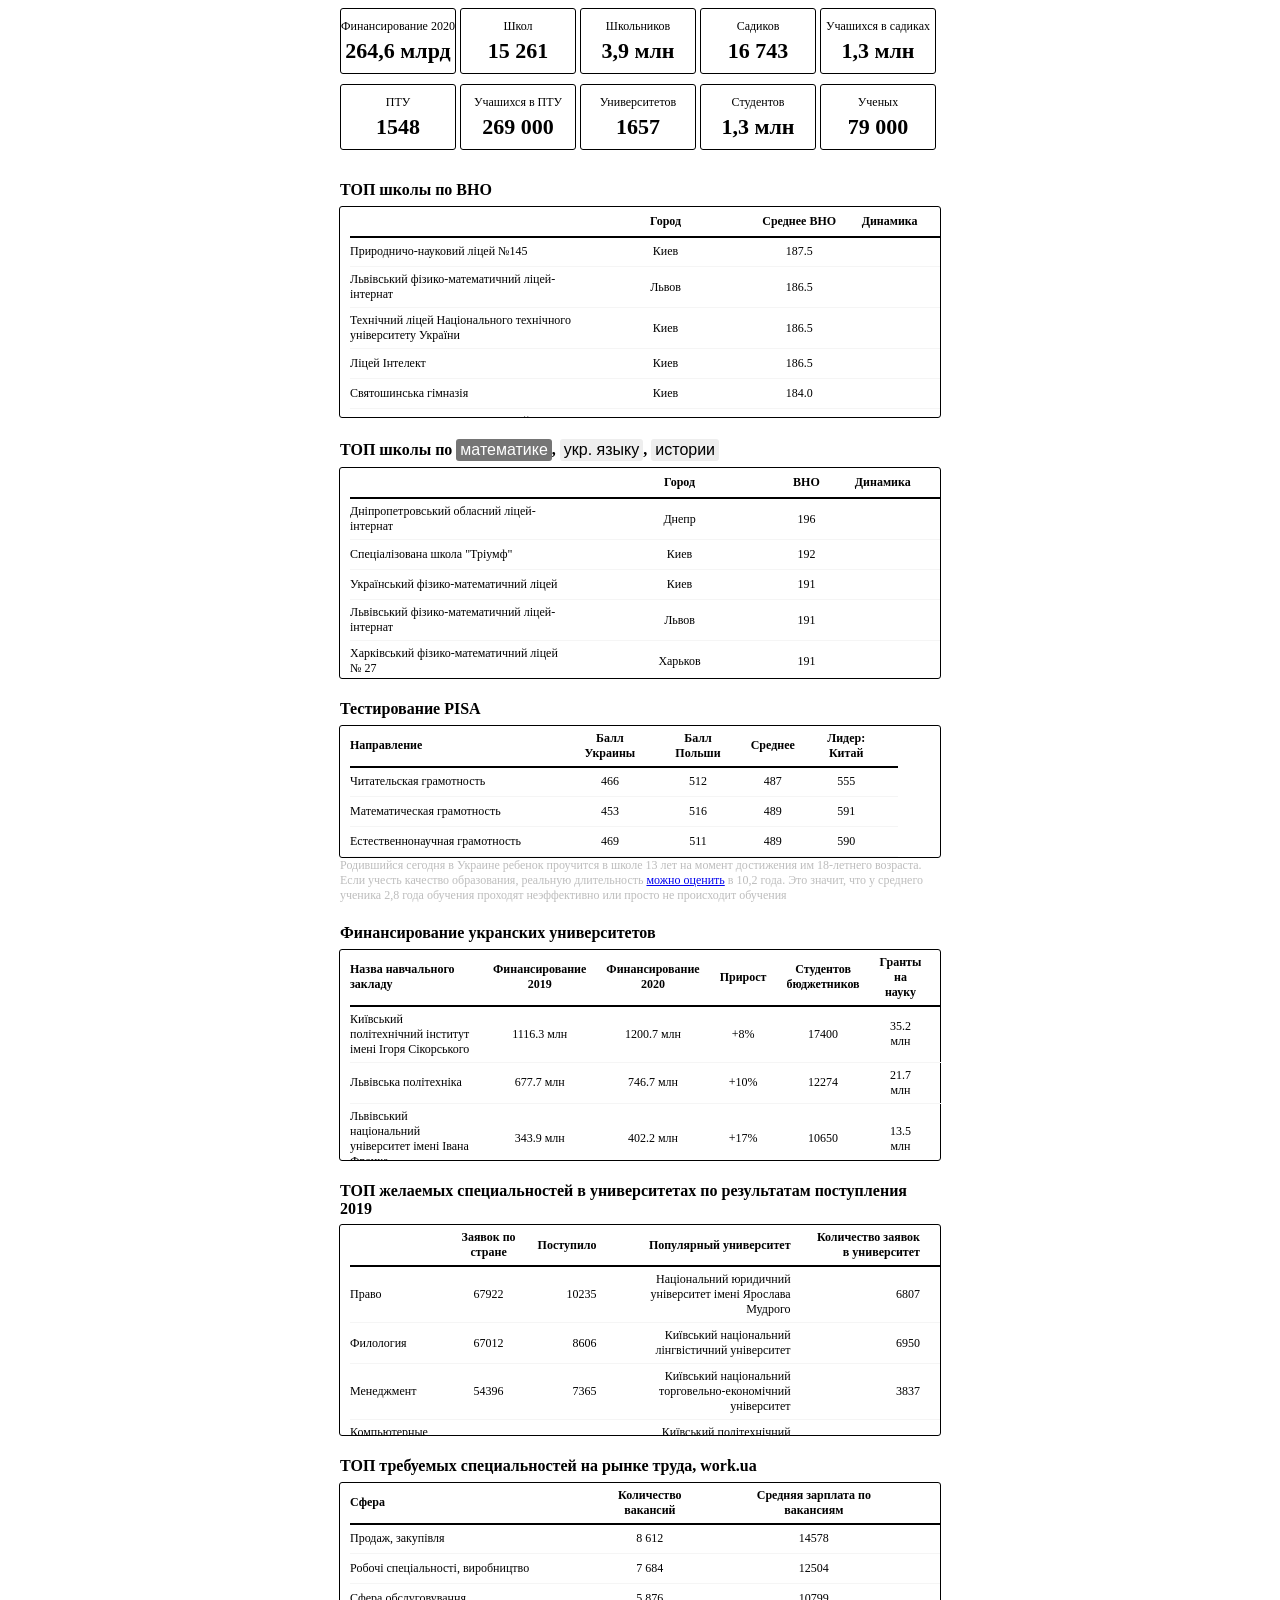
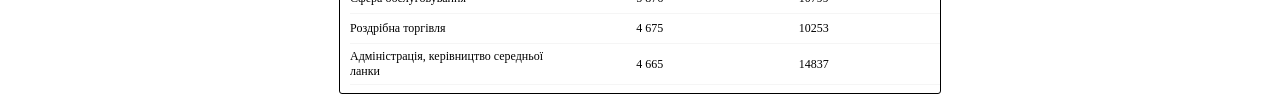
==== commit 4ce8e6fa: "Add files via upload" ====
--- a/edu.html
+++ b/edu.html
@@ -11,6 +11,7 @@
             .small_block_text {font-size: 12px; margin-bottom: -18px;margin-top: 10px;}
             .big_block_text {font-size: 22px;margin-bottom: 9px; font-weight: bold;}
             .dash_block table {overflow-x: auto;max-width: 100%; border-collapse: collapse; font-size: 12px; margin-left: 10px;}
+            .dash_block tbody {height: 210px;}
             .dash_block td {padding: 5px 20px 5px 0px; vertical-align: top; text-align: center; height: 30px; vertical-align: middle;}
             .dash_block tr:first-child {border-bottom: 2px solid black;font-weight: bold;text-align: center;}
             /* .dash_block tr:nth-child(even) {background: #eeeeee} */
@@ -19,10 +20,10 @@
             .dash_block .school {width: 41%;}
             .dash_block tr {border-bottom: 1px solid #f5f5f5; font-size: 12px;}
             .dash_block tbody{display:block;overflow: auto;}
-            .h4_button {background-color: #cecece; border: none;border-radius: 3px; color: black;padding: 2px 4px;text-align: center;text-decoration: none;font-size: 16px;}
-            .h4_button:hover{background-color: #eeeeee; cursor: pointer;}
-            .unselected {background-color: #eeeeee;}
-            .unselected:hover{background-color: #cecece; cursor: pointer;}
+            .h4_button {background-color: #757575;color:white; border: none;border-radius: 3px;padding: 2px 4px;text-align: center;text-decoration: none;font-size: 16px;}
+            .h4_button:hover{ cursor: pointer;color: black}
+            .unselected {background-color: #eeeeee; color: black}
+            .unselected:hover{background-color: #757575; cursor: pointer;color: white;}
             .dash_scrolling h4{ overflow-x: auto;}
             .dash_desc {max-width: 600px; margin: 0 auto; font-size: 12px; color: #bdbdbd}
         </style>
@@ -65,6 +66,10 @@
                 <p class="small_block_text">Студентов</p>
                 <p class="big_block_text">1,3 млн</p>
             </div>
+            <div class="dash_smallblock">
+                <p class="small_block_text">Ученых</p>
+                <p class="big_block_text">79 000</p>
+            </div>
             
         </div>
         
@@ -72,32 +77,34 @@
         <div class="dash_heading"><h4>ТОП школы по ВНО</h4></div>
         <div class="dash_block">
             <table>
-                <tbody>
+                <tbody id="zno_median">
                     <tr><td class='left school'></td><td>Город</td><td>Среднее ВНО</td><td>Динамика</td></tr>
-                        <tr><td class='left school'>Природничо-науковий ліцей №145</td><td>Киев</td><td>187.5</td><td><div id="sparklines0" class="sparkline"></div></td></tr>
-                        <tr><td class='left school'>Львівський фізико-математичний ліцей-інтернат</td><td>Львов</td><td>186.5</td><td><div id="sparklines1" class="sparkline"></div></td></tr>
-                        <tr><td class='left school'>Технічний ліцей Національного технічного університету України</td><td>Киев</td><td>186.5</td><td><div id="sparklines2" class="sparkline"></div></td></tr>
-                        <tr><td class='left school'>Ліцей Інтелект</td><td>Киев</td><td>186.5</td><td><div id="sparklines3" class="sparkline"></div></td></tr>
+                        <tr><td class='left school'>Природничо-науковий ліцей №145</td><td>Киев</td><td>187.5</td><td><div id="table0_sparklines0" class="sparkline"></div></td></tr>
+                        <tr><td class='left school'>Львівський фізико-математичний ліцей-інтернат</td><td>Львов</td><td>186.5</td><td><div id="table0_sparklines1" class="sparkline"></div></td></tr>
+                        <tr><td class='left school'>Технічний ліцей Національного технічного університету України</td><td>Киев</td><td>186.5</td><td><div id="table0_sparklines2" class="sparkline"></div></td></tr>
+                        <tr><td class='left school'>Ліцей Інтелект</td><td>Киев</td><td>186.5</td><td><div id="table0_sparklines3" class="sparkline"></div></td></tr>
+                        <tr><td class='left school'>Святошинська гімназія</td><td>Киев</td><td>184.0</td><td><div id="table0_sparklines4" class="sparkline"></div></td></tr>
                 </tbody>
             </table>
         </div>
 
-        <div class="dash_heading dash_scrolling"><h4>ТОП школы по <button class="h4_button" id="mathBall100">математике</button>, <button class="h4_button unselected" id="UkrBall100">укр. языку</button>, <button class="h4_button unselected" id="physBall100">физике</button></h4></div>
+        <div class="dash_heading dash_scrolling"><h4>ТОП школы по <button class="h4_button" id="mathBall100">математике</button>, <button class="h4_button unselected" id="UkrBall100">укр. языку</button>, <button class="h4_button unselected" id="histBall100">истории</button></h4></div>
         <div class="dash_block">
             <table>
-                <tbody>
-                    <tr><td class='left school'></td><td>Город</td><td>ВНО по математике</td><td>Динамика</td></tr>
-                        <tr><td class='left school'>Дніпропетровський обласний ліцей-інтернат</td><td>Днепр</td><td>196</td><td><div id="sparklines4" class="sparkline"></div></td></tr>
-                        <tr><td class='left school'>Спеціалізована школа "Тріумф"</td><td>Киев</td><td>192</td><td><div id="sparklines5" class="sparkline"></div></td></tr>
-                        <tr><td class='left school'>Український фізико-математичний ліцей</td><td>Киев</td><td>191</td><td><div id="sparklines6" class="sparkline"></div></td></tr>
-                        <tr><td class='left school'>Львівський фізико-математичний ліцей-інтернат</td><td>Львов</td><td>191</td><td><div id="sparklines7" class="sparkline"></div></td></tr>
+                <tbody id="value">
+                        <tr><td class='left school'></td><td>Город</td><td>ВНО</td><td>Динамика</td></tr>
+                        <tr><td class='left school'>Дніпропетровський обласний ліцей-інтернат</td><td>Днепр</td><td>196</td><td><div id="table1_sparklines0" class="sparkline"></div></td></tr>
+                        <tr><td class='left school'>Спеціалізована школа "Тріумф"</td><td>Киев</td><td>192</td><td><div id="table1_sparklines1" class="sparkline"></div></td></tr>
+                        <tr><td class='left school'>Український фізико-математичний ліцей</td><td>Киев</td><td>191</td><td><div id="table1_sparklines2" class="sparkline"></div></td></tr>
+                        <tr><td class='left school'>Львівський фізико-математичний ліцей-інтернат</td><td>Львов</td><td>191</td><td><div id="table1_sparklines3" class="sparkline"></div></td></tr>
+                        <tr><td class='left school'>Харківський фізико-математичний ліцей № 27</td><td>Харьков</td><td>191</td><td><div id="table1_sparklines4" class="sparkline"></div></td></tr>
                 </tbody>
             </table>
         </div>
         <div class="dash_heading dash_scrolling"><h4>Тестирование PISA</h4></div>
         <div class="dash_block">
             <table>
-                <tbody>
+                <tbody style="height: auto;">
                     <tr><td class='left school'>Направление</td><td>Балл Украины</td><td>Балл Польши</td><td>Среднее</td><td>Лидер: Китай</td></tr>
                         <tr><td class='left school'>Читательская грамотность</td><td>466</td><td>512</td><td>487</td><td>555</td></tr>
                         <tr><td class='left school'>Математическая грамотность</td><td>453</td><td>516</td><td>489</td><td>591</td></tr>
@@ -108,16 +115,159 @@
         <div id="dataNSI" style="max-width: 600px; margin: 0 auto;"></div>
         <div class="dash_desc">Родившийся сегодня в Украине ребенок проучится в школе 13 лет на момент достижения им 18-летнего возраста. Если учесть качество образования, реальную длительность <a href="http://documents.worldbank.org/curated/en/790931568661644788/pdf/Overview.pdf">можно оценить</a> в 10,2 года. Это значит, что у среднего ученика 2,8 года обучения проходят неэффективно или просто не происходит обучения</div>
         
-        <div class="dash_heading"><h4>ТОП университеты по версии Osvita.ua</h4></div>
+        <div class="dash_heading"><h4>Финансирование укранских университетов</h4></div>
         <div class="dash_block">
             <table>
                 <tbody>
-                        <tr><td class="left school">Назва навчального закладу</td><td>Місце у загальному рейтингу</td><td>ТОП 200 Україна</td><td>Бал ЗНО на контракт</td><td>Scopus</td><td>Підсумковий бал ￬</td></tr>
-                        <tr><td class="left school">Київський національний університет імені Тараса Шевченка</td><td>1</td><td>1</td><td>4</td><td>1</td><td>6</td></tr>
-                        <tr><td class="left school">Київський політехнічний інститут імені Ігоря Сікорського</td><td>2</td><td>2</td><td>10</td><td>6</td><td>18</td></tr>
-                        <tr><td class="left school">Харківський національний університет імені В.Н. Каразіна</td><td>3</td><td>3</td><td>21</td><td>2</td><td>26</td></tr>
-                        <tr><td class="left school">Львівський національний університет імені Івана Франка</td><td>4</td><td>9</td><td>17</td><td>4</td><td>30</td></tr>
-                        <tr><td class="left school">Національний медичний університет імені О.О. Богомольця</td><td>5-6</td><td>11</td><td>5</td><td>18</td><td>34</td></tr>
+                        <tr><td class="left school">Назва навчального закладу</td><td>Финансирование 2019</td><td>Финансирование 2020</td><td>Прирост</td><td>Студентов бюджетников</td><td>Гранты на науку</td></tr>
+                        <tr><td class='left school'>Київський політехнічний інститут імені Ігоря Сікорського</td><td>1116.3 млн</td><td>1200.7 млн</td><td>+8%</td><td>17400</td><td>35.2 млн</td></tr>
+                        <tr><td class='left school'>Львівська політехніка</td><td>677.7 млн</td><td>746.7 млн</td><td>+10%</td><td>12274</td><td>21.7 млн</td></tr>
+                        <tr><td class='left school'>Львівський національний університет імені Івана Франка</td><td>343.9 млн</td><td>402.2 млн</td><td>+17%</td><td>10650</td><td>13.5 млн</td></tr>
+                        <tr><td class='left school'>Національний університет біоресурсів і природокористування України</td><td>411.3 млн</td><td>453.1 млн</td><td>+10%</td><td>7970</td><td>10.2 млн</td></tr>
+                        <tr><td class='left school'>Харківський політехнічний інститут</td><td>327.9 млн</td><td>368.2 млн</td><td>+12%</td><td>6546</td><td>12.9 млн</td></tr>
+                        <tr><td class='left school'>Харківський національний університет імені В.Н. Каразіна</td><td>258.8 млн</td><td>297.1 млн</td><td>+15%</td><td>6130</td><td>8.1 млн</td></tr>
+                        <tr><td class='left school'>Сумський державний університет</td><td>167.9 млн</td><td>201.5 млн</td><td>+20%</td><td>4829</td><td>23.3 млн</td></tr>
+                        <tr><td class='left school'>Запорізька політехніка</td><td>159 млн</td><td>190.8 млн</td><td>+20%</td><td>4897</td><td>1.8 млн</td></tr>
+                        <tr><td class='left school'>Національний авіаційний університет</td><td>363 млн</td><td>394.1 млн</td><td>+9%</td><td>7570</td><td>9.3 млн</td></tr>
+                        <tr><td class='left school'>Дніпровська політехніка</td><td>141.4 млн</td><td>165.7 млн</td><td>+17%</td><td>4015</td><td>3.7 млн</td></tr>
+                        <tr><td class='left school'>Чернівецький національний університет імені Юрія Федьковича</td><td>153.7 млн</td><td>176.5 млн</td><td>+15%</td><td>5529</td><td>1.2 млн</td></tr>
+                        <tr><td class='left school'>Ужгородський національний університет</td><td>181.7 млн</td><td>203.6 млн</td><td>+12%</td><td>5177</td><td>1.5 млн</td></tr>
+                        <tr><td class='left school'>Сумський національний аграрний університет</td><td>97.1 млн</td><td>116.6 млн</td><td>+20%</td><td>3163</td><td>3.4 млн</td></tr>
+                        <tr><td class='left school'>Харківський національний університет радіоелектроніки</td><td>188.9 млн</td><td>207.9 млн</td><td>+10%</td><td>5186</td><td>5 млн</td></tr>
+                        <tr><td class='left school'>Луцький національний технічний університет</td><td>88.5 млн</td><td>106.2 млн</td><td>+20%</td><td>3338</td><td>3.6 млн</td></tr>
+                        <tr><td class='left school'>Національний університет водного господарства та природокористування</td><td>119 млн</td><td>135.8 млн</td><td>+14%</td><td>3630</td><td>3.2 млн</td></tr>
+                        <tr><td class='left school'>Київський національний університет будівництва і архітектури</td><td>182.5 млн</td><td>197.4 млн</td><td>+8%</td><td>3873</td><td>6.5 млн</td></tr>
+                        <tr><td class='left school'>Луганський національний університет імені Тараса Шевченка</td><td>71.8 млн</td><td>86.2 млн</td><td>+20%</td><td>3515</td><td>0.3 млн</td></tr>
+                        <tr><td class='left school'>Східноєвропейський національний університет імені Лесі Українки</td><td>134 млн</td><td>147.9 млн</td><td>+10%</td><td>4593</td><td>3 млн</td></tr>
+                        <tr><td class='left school'>Криворізький національний університет</td><td>79.3 млн</td><td>92.4 млн</td><td>+17%</td><td>2318</td><td>11.7 млн</td></tr>
+                        <tr><td class='left school'>Харківський національний університет міського господарства імені О.М. Бекетова</td><td>95.5 млн</td><td>107.8 млн</td><td>+13%</td><td>2557</td><td>5 млн</td></tr>
+                        <tr><td class='left school'>Прикарпатський національний університет імені Василя Стефаника</td><td>113 млн</td><td>125.3 млн</td><td>+11%</td><td>3787</td><td>2.2 млн</td></tr>
+                        <tr><td class='left school'>Дніпровський державний аграрно-економічний університет</td><td>55.9 млн</td><td>66.8 млн</td><td>+19%</td><td>1938</td><td>3.1 млн</td></tr>
+                        <tr><td class='left school'>Приазовський державний технічний університет</td><td>79.8 млн</td><td>90.4 млн</td><td>+13%</td><td>1799</td><td>2.2 млн</td></tr>
+                        <tr><td class='left school'>Національний університет кораблебудування імені адмірала Макарова</td><td>128.2 млн</td><td>138.6 млн</td><td>+8%</td><td>3116</td><td>0.6 млн</td></tr>
+                        <tr><td class='left school'>Східноукраїнський національний університет імені Володимира Даля</td><td>114.1 млн</td><td>124.1 млн</td><td>+9%</td><td>2627</td><td>0.3 млн</td></tr>
+                        <tr><td class='left school'>Білоцерківський національний аграрний університет</td><td>77.5 млн</td><td>87.3 млн</td><td>+13%</td><td>2557</td><td>0.4 млн</td></tr>
+                        <tr><td class='left school'>Уманський державний педагогічний університет імені Павла Тичини</td><td>101.2 млн</td><td>110.9 млн</td><td>+10%</td><td>4023</td><td>0 млн</td></tr>
+                        <tr><td class='left school'>Уманський національний університет садівництва</td><td>65.7 млн</td><td>74.8 млн</td><td>+14%</td><td>2438</td><td>0.4 млн</td></tr>
+                        <tr><td class='left school'>Переяслав-Хмельницький державний педагогічний університет імені Григорія Сковороди</td><td>84.3 млн</td><td>93.2 млн</td><td>+11%</td><td>3444</td><td>0.1 млн</td></tr>
+                        <tr><td class='left school'>Тернопільський національний технічний університет імені Івана Пулюя</td><td>74 млн</td><td>82.6 млн</td><td>+12%</td><td>2272</td><td>4 млн</td></tr>
+                        <tr><td class='left school'>Харківський національний автомобільно-дорожній університет</td><td>77.2 млн</td><td>85 млн</td><td>+10%</td><td>1961</td><td>7.3 млн</td></tr>
+                        <tr><td class='left school'>Донецький національний технічний університет</td><td>50.2 млн</td><td>57.7 млн</td><td>+15%</td><td>1433</td><td>0.1 млн</td></tr>
+                        <tr><td class='left school'>Полтавська державна аграрна академія</td><td>61.3 млн</td><td>68.7 млн</td><td>+12%</td><td>2047</td><td>0.2 млн</td></tr>
+                        <tr><td class='left school'>Івано-Франківський національний технічний університет нафти і газу</td><td>116.1 млн</td><td>123.4 млн</td><td>+6%</td><td>2722</td><td>6.9 млн</td></tr>
+                        <tr><td class='left school'>Донбаська державна машинобудівна академія</td><td>52.3 млн</td><td>59.3 млн</td><td>+13%</td><td>1512</td><td>0.2 млн</td></tr>
+                        <tr><td class='left school'>Житомирський національний агроекологічний університет</td><td>62.5 млн</td><td>69.5 млн</td><td>+11%</td><td>2368</td><td>0.1 млн</td></tr>
+                        <tr><td class='left school'>Донецький національний університет імені Василя Стуса</td><td>85.5 млн</td><td>92.4 млн</td><td>+8%</td><td>2155</td><td>0.1 млн</td></tr>
+                        <tr><td class='left school'>Український державний університет залізничного транспорту</td><td>72.8 млн</td><td>79.2 млн</td><td>+9%</td><td>1936</td><td>3.8 млн</td></tr>
+                        <tr><td class='left school'>Дніпровський національний університет залізничного транспорту імені академіка В. Лазаряна</td><td>86.2 млн</td><td>92.2 млн</td><td>+7%</td><td>1737</td><td>10.7 млн</td></tr>
+                        <tr><td class='left school'>Чернігівський національний технологічний університет</td><td>95.3 млн</td><td>101.3 млн</td><td>+6%</td><td>2454</td><td>5.5 млн</td></tr>
+                        <tr><td class='left school'>Таврійський національний університет імені В.І.Вернадського</td><td>38.6 млн</td><td>44.3 млн</td><td>+15%</td><td>1656</td><td>0 млн</td></tr>
+                        <tr><td class='left school'>Державний університет "Житомирська політехніка"</td><td>56.4 млн</td><td>61.9 млн</td><td>+10%</td><td>2150</td><td>0.6 млн</td></tr>
+                        <tr><td class='left school'>Луганський національний аграрний університет</td><td>26.2 млн</td><td>31.4 млн</td><td>+20%</td><td>1158</td><td>0 млн</td></tr>
+                        <tr><td class='left school'>Таврійський державний агротехнологічний університет</td><td>76.5 млн</td><td>81.6 млн</td><td>+7%</td><td>2101</td><td>0.5 млн</td></tr>
+                        <tr><td class='left school'>Національний університет харчових технологій</td><td>165.2 млн</td><td>170.3 млн</td><td>+3%</td><td>3572</td><td>0.9 млн</td></tr>
+                        <tr><td class='left school'>Донбаський державний педагогічний університет</td><td>63.1 млн</td><td>67.8 млн</td><td>+8%</td><td>1795</td><td>0.2 млн</td></tr>
+                        <tr><td class='left school'>Одеська державна академія будівництва та архітектури</td><td>85.5 млн</td><td>90.2 млн</td><td>+5%</td><td>1761</td><td>4.4 млн</td></tr>
+                        <tr><td class='left school'>Хмельницький національний університет</td><td>97.1 млн</td><td>101.8 млн</td><td>+5%</td><td>2845</td><td>1 млн</td></tr>
+                        <tr><td class='left school'>Полтавський національний технічний університет імені Юрія Кондратюка</td><td>78.9 млн</td><td>83.3 млн</td><td>+6%</td><td>1770</td><td>2.2 млн</td></tr>
+                        <tr><td class='left school'>Національний транспортний університет</td><td>102.6 млн</td><td>107 млн</td><td>+4%</td><td>2240</td><td>7.5 млн</td></tr>
+                        <tr><td class='left school'>Одеський національний морський університет</td><td>52 млн</td><td>56.2 млн</td><td>+8%</td><td>1397</td><td>1.5 млн</td></tr>
+                        <tr><td class='left school'>Житомирський державний університет імені Івана Франка</td><td>69.9 млн</td><td>74 млн</td><td>+6%</td><td>2510</td><td>0.1 млн</td></tr>
+                        <tr><td class='left school'>Запорізький національний університет</td><td>124.3 млн</td><td>128.4 млн</td><td>+3%</td><td>3164</td><td>1.6 млн</td></tr>
+                        <tr><td class='left school'>Маріупольський державний університет</td><td>45.1 млн</td><td>49.2 млн</td><td>+9%</td><td>1172</td><td>1.7 млн</td></tr>
+                        <tr><td class='left school'>Вінницький національний технічний університет</td><td>110 млн</td><td>114 млн</td><td>+4%</td><td>2564</td><td>1.7 млн</td></tr>
+                        <tr><td class='left school'>Вінницький державний педагогічний університет імені Михайла Коцюбинського</td><td>75.7 млн</td><td>79.7 млн</td><td>+5%</td><td>2501</td><td>0.8 млн</td></tr>
+                        <tr><td class='left school'>Кременчуцький національний університет імені Михайла Остроградського</td><td>61.6 млн</td><td>65.5 млн</td><td>+6%</td><td>1608</td><td>1.8 млн</td></tr>
+                        <tr><td class='left school'>Національний університет "Києво-Могилянська академія"</td><td>100.9 млн</td><td>104.8 млн</td><td>+4%</td><td>2642</td><td>11.1 млн</td></tr>
+                        <tr><td class='left school'>Національний аерокосмічний університет ім. М. Є. Жуковського "Харківський авіаційний інститут"</td><td>223.7 млн</td><td>227 млн</td><td>+2%</td><td>3517</td><td>12 млн</td></tr>
+                        <tr><td class='left school'>Тернопільський національний економічний університет</td><td>111.2 млн</td><td>114.4 млн</td><td>+3%</td><td>3196</td><td>1 млн</td></tr>
+                        <tr><td class='left school'>Національний університет "Чернігівський колегіум" імені Т.Г. Шевченка</td><td>69.8 млн</td><td>73 млн</td><td>+5%</td><td>2156</td><td>0.4 млн</td></tr>
+                        <tr><td class='left school'>Одеський національний політехнічний університет</td><td>168.5 млн</td><td>171.6 млн</td><td>+2%</td><td>3491</td><td>0.7 млн</td></tr>
+                        <tr><td class='left school'>Центральноукраїнський національний технічний університет</td><td>70.4 млн</td><td>73.5 млн</td><td>+4%</td><td>1970</td><td>0.5 млн</td></tr>
+                        <tr><td class='left school'>Донбаська національна академія будівництва і архітектури</td><td>17.1 млн</td><td>20.1 млн</td><td>+17%</td><td>376</td><td>0.9 млн</td></tr>
+                        <tr><td class='left school'>Подільський державний аграрно-технічний університет</td><td>52.1 млн</td><td>55 млн</td><td>+6%</td><td>1236</td><td>2.3 млн</td></tr>
+                        <tr><td class='left school'>Український державний хіміко-технологічний університет</td><td>69.3 млн</td><td>72.2 млн</td><td>+4%</td><td>1313</td><td>1.6 млн</td></tr>
+                        <tr><td class='left school'>Центральноукраїнський державний педагогічний університет імені Володимира Винниченка</td><td>75.7 млн</td><td>78.5 млн</td><td>+4%</td><td>2377</td><td>0.7 млн</td></tr>
+                        <tr><td class='left school'>Горлівський інститут іноземних мов Державного вищого навчального закладу "Донбаський державний педагогічний університет"</td><td>20.6 млн</td><td>23.4 млн</td><td>+13%</td><td>775</td><td>0 млн</td></tr>
+                        <tr><td class='left school'>Київський національний університет технологій та дизайну</td><td>108.9 млн</td><td>111.6 млн</td><td>+2%</td><td>2262</td><td>5.1 млн</td></tr>
+                        <tr><td class='left school'>Херсонський державний аграрний університет</td><td>44 млн</td><td>46.7 млн</td><td>+6%</td><td>1455</td><td>0.4 млн</td></tr>
+                        <tr><td class='left school'>Вінницький національний аграрний університет</td><td>67.3 млн</td><td>69.7 млн</td><td>+4%</td><td>1872</td><td>0.8 млн</td></tr>
+                        <tr><td class='left school'>Дніпровський національний університет імені Олеся Гончара</td><td>241.9 млн</td><td>244.3 млн</td><td>+1%</td><td>4664</td><td>1.8 млн</td></tr>
+                        <tr><td class='left school'>Львівський національний університет  ветеринарної медицини та біотехнологій імені С. З. Ґжицького</td><td>82.3 млн</td><td>84.6 млн</td><td>+3%</td><td>2019</td><td>0 млн</td></tr>
+                        <tr><td class='left school'>Кам'янець-Подільський національний університет імені Івана Огієнка</td><td>76 млн</td><td>78.3 млн</td><td>+3%</td><td>2566</td><td>0 млн</td></tr>
+                        <tr><td class='left school'>Чорноморський національний університет імені Петра Могили</td><td>61.8 млн</td><td>64.1 млн</td><td>+4%</td><td>1598</td><td>1.6 млн</td></tr>
+                        <tr><td class='left school'>Придніпровська державна академія будівництва та архітектури</td><td>107.2 млн</td><td>109.4 млн</td><td>+2%</td><td>1736</td><td>18.1 млн</td></tr>
+                        <tr><td class='left school'>Криворізький державний педагогічний університет</td><td>67.1 млн</td><td>69.3 млн</td><td>+3%</td><td>2153</td><td>0.2 млн</td></tr>
+                        <tr><td class='left school'>Донецький національний університет економіки і торгівлі імені Михайла Туган-Барановського</td><td>19 млн</td><td>21.2 млн</td><td>+11%</td><td>491</td><td>0.1 млн</td></tr>
+                        <tr><td class='left school'>Мелітопольський державний педагогічний університет імені Богдана Хмельницького</td><td>61.3 млн</td><td>62.6 млн</td><td>+2%</td><td>1800</td><td>0.4 млн</td></tr>
+                        <tr><td class='left school'>Національний університет "Острозька академія"</td><td>35.1 млн</td><td>36.5 млн</td><td>+4%</td><td>1028</td><td>2.2 млн</td></tr>
+                        <tr><td class='left school'>Черкаський державний технологічний університет</td><td>71.1 млн</td><td>72.3 млн</td><td>+2%</td><td>1973</td><td>0.1 млн</td></tr>
+                        <tr><td class='left school'>Бердянський державний педагогічний університет</td><td>49.7 млн</td><td>51 млн</td><td>+3%</td><td>1880</td><td>0 млн</td></tr>
+                        <tr><td class='left school'>Черкаський національний університет імені Богдана Хмельницького</td><td>90.7 млн</td><td>91.7 млн</td><td>+1%</td><td>2563</td><td>0.8 млн</td></tr>
+                        <tr><td class='left school'>Донецький державний університет управління</td><td>16.3 млн</td><td>17.3 млн</td><td>+6%</td><td>574</td><td>0 млн</td></tr>
+                        <tr><td class='left school'>Дніпровський державний технічний університет</td><td>52.3 млн</td><td>53.3 млн</td><td>+2%</td><td>1066</td><td>0.8 млн</td></tr>
+                        <tr><td class='left school'>Миколаївський національний аграрний університет</td><td>80.1 млн</td><td>80.9 млн</td><td>+1%</td><td>1413</td><td>6.9 млн</td></tr>
+                        <tr><td class='left school'>Одеська національна академія зв'язку ім. О.С. Попова</td><td>35.5 млн</td><td>36.2 млн</td><td>+2%</td><td>919</td><td>1.8 млн</td></tr>
+                        <tr><td class='left school'>Криворізький металургійний інститут Національної металургійної академії України</td><td>7.5 млн</td><td>8 млн</td><td>+6%</td><td>285</td><td>0 млн</td></tr>
+                        <tr><td class='left school'>Національна металургійна академія України</td><td>93.7 млн</td><td>94.1 млн</td><td>0%</td><td>1906</td><td>3.2 млн</td></tr>
+                        <tr><td class='left school'>Азовський морський інститут Національного університету "Одеська  морська академія"</td><td>4.3 млн</td><td>4.7 млн</td><td>+10%</td><td>127</td><td>0 млн</td></tr>
+                        <tr><td class='left school'>Херсонська державна морська академія</td><td>23.3 млн</td><td>23.3 млн</td><td>0%</td><td>635</td><td>0.1 млн</td></tr>
+                        <tr><td class='left school'>Тернопільський національний педагогічний університет імені Володимира Гнатюка</td><td>103.1 млн</td><td>103.1 млн</td><td>0%</td><td>2949</td><td>0.3 млн</td></tr>
+                        <tr><td class='left school'>Миколаївський національний університет імені В.О. Сухомлинського</td><td>49 млн</td><td>49 млн</td><td>0%</td><td>1397</td><td>0 млн</td></tr>
+                        <tr><td class='left school'>Ужгородський торговельно-економічний інститут Київського національного торговельно-економічного університету</td><td>1.9 млн</td><td>1.8 млн</td><td>-5%</td><td>19</td><td>0 млн</td></tr>
+                        <tr><td class='left school'>Рівненський державний гуманітарний університет</td><td>103 млн</td><td>102.9 млн</td><td>0%</td><td>2850</td><td>0 млн</td></tr>
+                        <tr><td class='left school'>Одеська державна академія технічного регулювання та якості</td><td>9.2 млн</td><td>9.1 млн</td><td>-2%</td><td>264</td><td>0 млн</td></tr>
+                        <tr><td class='left school'>Харківський національний університет будівництва та архітектури</td><td>65.2 млн</td><td>64.9 млн</td><td>0%</td><td>1219</td><td>1.6 млн</td></tr>
+                        <tr><td class='left school'>Одеський торговельно-економічний інститут Київського національного торговельно-економічного університету</td><td>5 млн</td><td>4.8 млн</td><td>-5%</td><td>67</td><td>0 млн</td></tr>
+                        <tr><td class='left school'>Університет банківської справи</td><td>36 млн</td><td>35.8 млн</td><td>-1%</td><td>1043</td><td>1.4 млн</td></tr>
+                        <tr><td class='left school'>Відокремлений підрозділ Національного університету біоресурсів і природокористування України "Бережанський агротехнічний інститут"</td><td>12.4 млн</td><td>12.1 млн</td><td>-3%</td><td>401</td><td>0 млн</td></tr>
+                        <tr><td class='left school'>Чернівецький торговельно - економічний інститут Київського національного торговельно - економічного університету</td><td>8.3 млн</td><td>7.9 млн</td><td>-5%</td><td>210</td><td>0 млн</td></tr>
+                        <tr><td class='left school'>Одеський національний університет імені І. І. Мечникова</td><td>113.9 млн</td><td>113.5 млн</td><td>0%</td><td>2614</td><td>3.4 млн</td></tr>
+                        <tr><td class='left school'>Криворізький економічний інститут Державного вищого навчального закладу "Київський національний економічний університет імені Вадима Гетьмана"</td><td>8.7 млн</td><td>8.3 млн</td><td>-5%</td><td>181</td><td>0 млн</td></tr>
+                        <tr><td class='left school'>Харківський торговельно - економічний інститут Київського національного торговельно - економічного університету</td><td>9.9 млн</td><td>9.4 млн</td><td>-5%</td><td>153</td><td>0 млн</td></tr>
+                        <tr><td class='left school'>Відокремлений підрозділ Національного університету біоресурсів і природокористування України "Ніжинський агротехнічний інститут"</td><td>10.7 млн</td><td>10.1 млн</td><td>-5%</td><td>259</td><td>0 млн</td></tr>
+                        <tr><td class='left school'>Полтавський національний педагогічний університет імені В.Г. Короленка</td><td>62.1 млн</td><td>61.5 млн</td><td>-1%</td><td>1671</td><td>0 млн</td></tr>
+                        <tr><td class='left school'>Харківський національний технічний університет сільського господарства імені Петра Василенка</td><td>80.3 млн</td><td>79.7 млн</td><td>-1%</td><td>1884</td><td>0.1 млн</td></tr>
+                        <tr><td class='left school'>Одеський державний аграрний університет</td><td>28.5 млн</td><td>27.9 млн</td><td>-2%</td><td>673</td><td>0 млн</td></tr>
+                        <tr><td class='left school'>Херсонський національний технічний університет</td><td>58.6 млн</td><td>58 млн</td><td>-1%</td><td>1205</td><td>0.1 млн</td></tr>
+                        <tr><td class='left school'>Львівський інститут економіки і туризму</td><td>13 млн</td><td>12.3 млн</td><td>-5%</td><td>215</td><td>0 млн</td></tr>
+                        <tr><td class='left school'>Вінницький торговельно - економічний інститут Київського національного торговельно - економічного університету</td><td>13.9 млн</td><td>13.2 млн</td><td>-5%</td><td>366</td><td>0 млн</td></tr>
+                        <tr><td class='left school'>Харківська державна зооветеринарна академія</td><td>36.8 млн</td><td>35.9 млн</td><td>-2%</td><td>681</td><td>0 млн</td></tr>
+                        <tr><td class='left school'>Харківський національний економічний університет імені Семена Кузнеця</td><td>70.6 млн</td><td>69.6 млн</td><td>-1%</td><td>1849</td><td>0.8 млн</td></tr>
+                        <tr><td class='left school'>Глухівський національний педагогічний університет імені Олександра Довженка</td><td>54 млн</td><td>53 млн</td><td>-2%</td><td>1456</td><td>0 млн</td></tr>
+                        <tr><td class='left school'>Південноукраїнський національний педагогічний університет імені К.Д. Ушинського</td><td>62.4 млн</td><td>61.2 млн</td><td>-2%</td><td>1531</td><td>0 млн</td></tr>
+                        <tr><td class='left school'>Київський національний торговельно-економічний університет</td><td>161.6 млн</td><td>160.3 млн</td><td>-1%</td><td>4194</td><td>0.9 млн</td></tr>
+                        <tr><td class='left school'>Мукачівський державний університет</td><td>26 млн</td><td>24.7 млн</td><td>-5%</td><td>494</td><td>0 млн</td></tr>
+                        <tr><td class='left school'>Українська інженерно-педагогічна академія</td><td>47.4 млн</td><td>45.9 млн</td><td>-3%</td><td>1036</td><td>0.6 млн</td></tr>
+                        <tr><td class='left school'>Сумський державний педагогічний університет імені А.С. Макаренка</td><td>74.8 млн</td><td>73.2 млн</td><td>-2%</td><td>1975</td><td>0.2 млн</td></tr>
+                        <tr><td class='left school'>Дрогобицький державний педагогічний університет імені Івана Франка</td><td>96.8 млн</td><td>95.3 млн</td><td>-2%</td><td>2329</td><td>0.6 млн</td></tr>
+                        <tr><td class='left school'>Ізмаїльський державний гуманітарний університет</td><td>31.4 млн</td><td>29.9 млн</td><td>-5%</td><td>851</td><td>0 млн</td></tr>
+                        <tr><td class='left school'>Харківський державний університет харчування та торгівлі</td><td>31.9 млн</td><td>30.3 млн</td><td>-5%</td><td>671</td><td>0.7 млн</td></tr>
+                        <tr><td class='left school'>Українська академія друкарства</td><td>56.5 млн</td><td>54.7 млн</td><td>-3%</td><td>1157</td><td>0 млн</td></tr>
+                        <tr><td class='left school'>Київський національний економічний університет імені Вадима Гетьмана</td><td>144.2 млн</td><td>142.3 млн</td><td>-1%</td><td>4174</td><td>0.1 млн</td></tr>
+                        <tr><td class='left school'>Придніпровська державна академія фізичної культури і спорту</td><td>37.6 млн</td><td>35.7 млн</td><td>-5%</td><td>514</td><td>0 млн</td></tr>
+                        <tr><td class='left school'>Львівський національний аграрний університет</td><td>82 млн</td><td>80.1 млн</td><td>-2%</td><td>1626</td><td>0.8 млн</td></tr>
+                        <tr><td class='left school'>Одеський національний економічний університет</td><td>40.7 млн</td><td>38.7 млн</td><td>-5%</td><td>933</td><td>0.2 млн</td></tr>
+                        <tr><td class='left school'>Ніжинський державний університет імені Миколи Гоголя</td><td>58.6 млн</td><td>56.5 млн</td><td>-4%</td><td>1275</td><td>0.1 млн</td></tr>
+                        <tr><td class='left school'>Державний університет інфраструктури та технологій</td><td>41.3 млн</td><td>39.2 млн</td><td>-5%</td><td>906</td><td>0.1 млн</td></tr>
+                        <tr><td class='left school'>Київський національний лінгвістичний університет</td><td>61.4 млн</td><td>59.3 млн</td><td>-4%</td><td>1615</td><td>0 млн</td></tr>
+                        <tr><td class='left school'>Державний університет телекомунікацій</td><td>43.5 млн</td><td>41.4 млн</td><td>-5%</td><td>948</td><td>0.1 млн</td></tr>
+                        <tr><td class='left school'>Університет митної справи та фінансів</td><td>49.2 млн</td><td>46.8 млн</td><td>-5%</td><td>981</td><td>0 млн</td></tr>
+                        <tr><td class='left school'>Одеський державний екологічний університет</td><td>49.7 млн</td><td>47.2 млн</td><td>-5%</td><td>702</td><td>0.6 млн</td></tr>
+                        <tr><td class='left school'>Херсонський державний університет</td><td>95.9 млн</td><td>93.3 млн</td><td>-3%</td><td>2344</td><td>0.2 млн</td></tr>
+                        <tr><td class='left school'>Харківська державна академія фізичної культури</td><td>54.8 млн</td><td>52 млн</td><td>-5%</td><td>1081</td><td>0 млн</td></tr>
+                        <tr><td class='left school'>Львівський державний університет фізичної культури імені Івана Боберського</td><td>65.2 млн</td><td>62.2 млн</td><td>-5%</td><td>1415</td><td>0 млн</td></tr>
+                        <tr><td class='left school'>Харківський національний педагогічний університет імені Г.С. Сковороди</td><td>87.3 млн</td><td>84.2 млн</td><td>-4%</td><td>2047</td><td>0.2 млн</td></tr>
+                        <tr><td class='left school'>Національний лісотехнічний університет України</td><td>83.3 млн</td><td>80.1 млн</td><td>-4%</td><td>1422</td><td>1.1 млн</td></tr>
+                        <tr><td class='left school'>Харківський національний аграрний університет ім. В.В. Докучаєва</td><td>66.5 млн</td><td>63.1 млн</td><td>-5%</td><td>1155</td><td>0 млн</td></tr>
+                        <tr><td class='left school'>Національний університет фізичного виховання і спорту України</td><td>88.5 млн</td><td>84.6 млн</td><td>-4%</td><td>1601</td><td>0.7 млн</td></tr>
+                        <tr><td class='left school'>Національний університет "Одеська морська академія"</td><td>93.2 млн</td><td>88.5 млн</td><td>-5%</td><td>1335</td><td>0.2 млн</td></tr>
+                        <tr><td class='left school'>Льотна академія Національного авіаційного університету</td><td>95.4 млн</td><td>90.6 млн</td><td>-5%</td><td>519</td><td>0 млн</td></tr>
+                        <tr><td class='left school'>Одеська національна академія харчових технологій</td><td>121.9 млн</td><td>116.7 млн</td><td>-4%</td><td>1871</td><td>1.5 млн</td></tr>
+                        <tr><td class='left school'>Національний університет "Одеська юридична академія"</td><td>123.9 млн</td><td>117.7 млн</td><td>-5%</td><td>2089</td><td>0 млн</td></tr>
+                        <tr><td class='left school'>Національний педагогічний університет імені М.П. Драгоманова</td><td>205.9 млн</td><td>197.8 млн</td><td>-4%</td><td>4462</td><td>0.7 млн</td></tr>
+                        <tr><td class='left school'>Національний юридичний університет імені Ярослава Мудрого</td><td>236.4 млн</td><td>224.5 млн</td><td>-5%</td><td>3490</td><td>0.7 млн</td></tr>
+                        <tr><td class='left school'>Київський національний університет культури і мистецтв</td><td>369.1 млн</td><td>350.7 млн</td><td>-5%</td><td>3231</td><td>0 млн</td></tr>
                 </tbody>
             </table>
         </div>
@@ -154,1436 +304,283 @@
         
         
         
-        <!-- <script src="https://ajax.googleapis.com/ajax/libs/jquery/1.11.3/jquery.min.js"></script> -->
+        <script src="https://ajax.googleapis.com/ajax/libs/jquery/1.11.3/jquery.min.js"></script>
         <script src="https://d3js.org/d3.v4.js"></script>
         <script src="https://code.highcharts.com/highcharts.js"></script>
         <script src="https://code.highcharts.com/highcharts-more.js"></script>
         <script src="https://code.highcharts.com/modules/dumbbell.js"></script>
         <!-- <script src="schools_data.js"></script> -->
     <script>
-        var schools_data = [{'EONAME': 'Природничо-науковий ліцей №145 Печерського району м. Києва',
-  'UkrBall100': '188.0',
-  'histBall100': '164.5',
-  'mathBall100': '190.0',
-  'physBall100': '182.5',
-  'chemBall100': '188.0',
-  'bioBall100': '187.0',
-  'geoBall100': '192.0',
-  'engBall100': '184.0',
-  'fraBall100': '',
-  'deuBall100': '195.0',
-  'spaBall100': '',
-  'zno_median': '187.5',
-  'AREANAME': 'м.Київ'},
- {'EONAME': 'Львівський фізико-математичний ліцей-інтернат при Львівському національному університеті імені Івана Франка',
-  'UkrBall100': '189.0',
-  'histBall100': '168.0',
-  'mathBall100': '191.0',
-  'physBall100': '182.5',
-  'chemBall100': '196.0',
-  'bioBall100': '189.0',
-  'geoBall100': '187.0',
-  'engBall100': '186.0',
-  'fraBall100': '',
-  'deuBall100': '148.0',
-  'spaBall100': '',
-  'zno_median': '186.5',
-  'AREANAME': 'м.Львів'},
- {'EONAME': "Технічний ліцей Національного технічного університету України Київський політехнічний інститут Солом'янського району м.Києва",
-  'UkrBall100': '187.0',
-  'histBall100': '170.0',
-  'mathBall100': '189.0',
-  'physBall100': '180.0',
-  'chemBall100': '186.0',
-  'bioBall100': '189.0',
-  'geoBall100': '190.0',
-  'engBall100': '189.0',
-  'fraBall100': '',
-  'deuBall100': '180.0',
-  'spaBall100': '',
-  'zno_median': '186.5',
-  'AREANAME': 'м.Київ'},
- {'EONAME': 'Ліцей Інтелект',
-  'UkrBall100': '192.0',
-  'histBall100': '184.0',
-  'mathBall100': '189.0',
-  'physBall100': '185.0',
-  'chemBall100': '178.5',
-  'bioBall100': '189.0',
-  'geoBall100': '186.5',
-  'engBall100': '191.0',
-  'fraBall100': '',
-  'deuBall100': '',
-  'spaBall100': '',
-  'zno_median': '186.5',
-  'AREANAME': 'м.Київ'},
- {'EONAME': "Гімназія №178 Солом'янського району м.Києва",
-  'UkrBall100': '189.0',
-  'histBall100': '179.0',
-  'mathBall100': '183.0',
-  'physBall100': '176.5',
-  'chemBall100': '188.5',
-  'bioBall100': '194.0',
-  'geoBall100': '190.0',
-  'engBall100': '184.0',
-  'fraBall100': '',
-  'deuBall100': '',
-  'spaBall100': '',
-  'zno_median': '184.0',
-  'AREANAME': 'м.Київ'},
- {'EONAME': 'Товариство з обмеженою відповідальністю Навчально-виховний комплекс Святошинська гімназія',
-  'UkrBall100': '184.0',
-  'histBall100': '168.0',
-  'mathBall100': '190.0',
-  'physBall100': '96.0',
-  'chemBall100': '',
-  'bioBall100': '',
-  'geoBall100': '188.5',
-  'engBall100': '188.5',
-  'fraBall100': '',
-  'deuBall100': '',
-  'spaBall100': '',
-  'zno_median': '184.0',
-  'AREANAME': 'м.Київ'},
- {'EONAME': 'Ліцей Наукова зміна',
-  'UkrBall100': '184.0',
-  'histBall100': '181.0',
-  'mathBall100': '174.0',
-  'physBall100': '182.0',
-  'chemBall100': '197.5',
-  'bioBall100': '191.0',
-  'geoBall100': '186.0',
-  'engBall100': '181.0',
-  'fraBall100': '',
-  'deuBall100': '189.0',
-  'spaBall100': '',
-  'zno_median': '183.0',
-  'AREANAME': 'м.Київ'},
- {'EONAME': 'Комунальний заклад освіти Дніпропетровський обласний ліцей-інтернат фізико-математичного профілю',
-  'UkrBall100': '185.0',
-  'histBall100': '',
-  'mathBall100': '196.0',
-  'physBall100': '178.0',
-  'chemBall100': '183.0',
-  'bioBall100': '',
-  'geoBall100': '',
-  'engBall100': '173.0',
-  'fraBall100': '',
-  'deuBall100': '184.0',
-  'spaBall100': '',
-  'zno_median': '183.0',
-  'AREANAME': 'м.Дніпро'},
- {'EONAME': 'ТОВ Навчальний заклад «Дніпровська середня загальноосвітня школа Британська міжнародна школа-Дніпро',
-  'UkrBall100': '187.0',
-  'histBall100': '',
-  'mathBall100': '179.0',
-  'physBall100': '',
-  'chemBall100': '',
-  'bioBall100': '',
-  'geoBall100': '',
-  'engBall100': '194.5',
-  'fraBall100': '',
-  'deuBall100': '',
-  'spaBall100': '',
-  'zno_median': '183.0',
-  'AREANAME': 'м.Дніпро'},
- {'EONAME': 'Гімназія №153 імені О.С.Пушкіна Шевченківського району м.Києва',
-  'UkrBall100': '187.0',
-  'histBall100': '185.0',
-  'mathBall100': '183.0',
-  'physBall100': '169.0',
-  'chemBall100': '191.0',
-  'bioBall100': '192.0',
-  'geoBall100': '123.0',
-  'engBall100': '174.0',
-  'fraBall100': '',
-  'deuBall100': '',
-  'spaBall100': '',
-  'zno_median': '183.0',
-  'AREANAME': 'м.Київ'},
- {'EONAME': 'Українська гімназія № 1 Івано-Франківської міської ради Івано-Франківської області',
-  'UkrBall100': '190.5',
-  'histBall100': '174.0',
-  'mathBall100': '182.0',
-  'physBall100': '182.0',
-  'chemBall100': '185.0',
-  'bioBall100': '187.0',
-  'geoBall100': '188.0',
-  'engBall100': '184.0',
-  'fraBall100': '',
-  'deuBall100': '179.5',
-  'spaBall100': '',
-  'zno_median': '183.0',
-  'AREANAME': 'Івано-Франківська область'},
- {'EONAME': 'Ліцей Голосіївський №241 міста Києва',
-  'UkrBall100': '185.0',
-  'histBall100': '173.0',
-  'mathBall100': '190.0',
-  'physBall100': '186.0',
-  'chemBall100': '138.0',
-  'bioBall100': '182.5',
-  'geoBall100': '188.0',
-  'engBall100': '175.0',
-  'fraBall100': '',
-  'deuBall100': '',
-  'spaBall100': '',
-  'zno_median': '182.5',
-  'AREANAME': 'м.Київ'},
- {'EONAME': 'Русанівський ліцей м. Києва',
-  'UkrBall100': '183.0',
-  'histBall100': '182.25',
-  'mathBall100': '190.5',
-  'physBall100': '176.0',
-  'chemBall100': '195.0',
-  'bioBall100': '180.5',
-  'geoBall100': '188.0',
-  'engBall100': '177.0',
-  'fraBall100': '',
-  'deuBall100': '182.0',
-  'spaBall100': '',
-  'zno_median': '182.125',
-  'AREANAME': 'м.Київ'},
- {'EONAME': 'Каховський навчально-виховний комплекс «Гімназія-спеціалізована школа І ступеня з поглибленим вивченням іноземних мов» Каховської міської ради Херсонської області',
-  'UkrBall100': '185.0',
-  'histBall100': '164.0',
-  'mathBall100': '172.0',
-  'physBall100': '',
-  'chemBall100': '',
-  'bioBall100': '',
-  'geoBall100': '184.0',
-  'engBall100': '182.0',
-  'fraBall100': '',
-  'deuBall100': '186.0',
-  'spaBall100': '',
-  'zno_median': '182.0',
-  'AREANAME': 'Херсонська область'},
- {'EONAME': 'Український фізико-математичний ліцей Київського національного університету імені Т.Шевченка',
-  'UkrBall100': '185.0',
-  'histBall100': '164.0',
-  'mathBall100': '192.0',
-  'physBall100': '182.0',
-  'chemBall100': '167.5',
-  'bioBall100': '182.0',
-  'geoBall100': '187.25',
-  'engBall100': '171.0',
-  'fraBall100': '',
-  'deuBall100': '',
-  'spaBall100': '',
-  'zno_median': '182.0',
-  'AREANAME': 'м.Київ'},
- {'EONAME': 'Український гуманітарний ліцей Київського національного університету імені Тараса Шевченка',
-  'UkrBall100': '187.0',
-  'histBall100': '184.5',
-  'mathBall100': '175.0',
-  'physBall100': '167.0',
-  'chemBall100': '177.5',
-  'bioBall100': '190.0',
-  'geoBall100': '193.5',
-  'engBall100': '183.0',
-  'fraBall100': '',
-  'deuBall100': '179.0',
-  'spaBall100': '',
-  'zno_median': '181.0',
-  'AREANAME': 'м.Київ'},
- {'EONAME': 'Загальноосвітній навчальний заклад І-ІІІ ступенів Ліцей №100 Поділ Подільського району м.Києва',
-  'UkrBall100': '182.0',
-  'histBall100': '180.0',
-  'mathBall100': '179.0',
-  'physBall100': '171.0',
-  'chemBall100': '197.0',
-  'bioBall100': '190.0',
-  'geoBall100': '178.0',
-  'engBall100': '183.0',
-  'fraBall100': '',
-  'deuBall100': '182.5',
-  'spaBall100': '',
-  'zno_median': '181.0',
-  'AREANAME': 'м.Київ'},
- {'EONAME': 'Комунальний заклад освіти Українсько-Американський ліцей Дніпровської міської ради',
-  'UkrBall100': '187.0',
-  'histBall100': '180.5',
-  'mathBall100': '186.0',
-  'physBall100': '135.0',
-  'chemBall100': '170.0',
-  'bioBall100': '180.0',
-  'geoBall100': '181.5',
-  'engBall100': '188.0',
-  'fraBall100': '',
-  'deuBall100': '130.5',
-  'spaBall100': '',
-  'zno_median': '180.25',
-  'AREANAME': 'м.Дніпро'},
- {'EONAME': 'Комунальний заклад освіти Дніпропетровський обласний медичний ліцей-інтернат Дніпро',
-  'UkrBall100': '180.5',
-  'histBall100': '',
-  'mathBall100': '172.0',
-  'physBall100': '180.0',
-  'chemBall100': '192.0',
-  'bioBall100': '187.0',
-  'geoBall100': '',
-  'engBall100': '',
-  'fraBall100': '',
-  'deuBall100': '',
-  'spaBall100': '',
-  'zno_median': '180.25',
-  'AREANAME': 'м.Дніпро'},
- {'EONAME': 'Ліцей №208 м. Києва',
-  'UkrBall100': '183.0',
-  'histBall100': '165.0',
-  'mathBall100': '187.0',
-  'physBall100': '180.0',
-  'chemBall100': '180.5',
-  'bioBall100': '195.0',
-  'geoBall100': '169.0',
-  'engBall100': '180.0',
-  'fraBall100': '',
-  'deuBall100': '',
-  'spaBall100': '',
-  'zno_median': '180.0',
-  'AREANAME': 'м.Київ'},
- {'EONAME': 'Львівська академічна гімназія при Національному університеті Львівська політехніка',
-  'UkrBall100': '183.0',
-  'histBall100': '188.0',
-  'mathBall100': '180.0',
-  'physBall100': '160.0',
-  'chemBall100': '186.0',
-  'bioBall100': '189.0',
-  'geoBall100': '166.0',
-  'engBall100': '180.0',
-  'fraBall100': '',
-  'deuBall100': '157.0',
-  'spaBall100': '',
-  'zno_median': '180.0',
-  'AREANAME': 'м.Львів'},
- {'EONAME': 'Калуська гімназія імені Дмитра Бахматюка Калуської міської ради Івано-Франківської області',
-  'UkrBall100': '186.0',
-  'histBall100': '184.0',
-  'mathBall100': '177.0',
-  'physBall100': '173.0',
-  'chemBall100': '182.0',
-  'bioBall100': '184.0',
-  'geoBall100': '176.0',
-  'engBall100': '180.0',
-  'fraBall100': '',
-  'deuBall100': '',
-  'spaBall100': '',
-  'zno_median': '180.0',
-  'AREANAME': 'Івано-Франківська область'},
- {'EONAME': 'Ліцей №8 Львівської міської ради',
-  'UkrBall100': '187.0',
-  'histBall100': '169.0',
-  'mathBall100': '180.0',
-  'physBall100': '160.0',
-  'chemBall100': '173.0',
-  'bioBall100': '183.0',
-  'geoBall100': '',
-  'engBall100': '188.0',
-  'fraBall100': '',
-  'deuBall100': '188.0',
-  'spaBall100': '',
-  'zno_median': '180.0',
-  'AREANAME': 'м.Львів'},
- {'EONAME': 'Черкаський фізико-математичний ліцей (ФІМЛІ) Черкаської міської ради Черкаської області',
-  'UkrBall100': '182.0',
-  'histBall100': '156.0',
-  'mathBall100': '189.0',
-  'physBall100': '177.0',
-  'chemBall100': '194.5',
-  'bioBall100': '192.0',
-  'geoBall100': '180.0',
-  'engBall100': '174.0',
-  'fraBall100': '',
-  'deuBall100': '',
-  'spaBall100': '',
-  'zno_median': '180.0',
-  'AREANAME': 'м.Черкаси'},
- {'EONAME': 'Комунальний заклад Луцька гімназія №18 Луцької міської ради Волинської області',
-  'UkrBall100': '186.5',
-  'histBall100': '165.0',
-  'mathBall100': '168.0',
-  'physBall100': '179.5',
-  'chemBall100': '193.0',
-  'bioBall100': '188.5',
-  'geoBall100': '186.0',
-  'engBall100': '180.0',
-  'fraBall100': '171.5',
-  'deuBall100': '',
-  'spaBall100': '',
-  'zno_median': '179.75',
-  'AREANAME': 'Волинська область'},
- {'EONAME': 'Волинський науковий ліцей-інтернат Волинської обласної ради',
-  'UkrBall100': '185.0',
-  'histBall100': '166.0',
-  'mathBall100': '176.0',
-  'physBall100': '180.0',
-  'chemBall100': '179.5',
-  'bioBall100': '182.0',
-  'geoBall100': '192.5',
-  'engBall100': '179.0',
-  'fraBall100': '',
-  'deuBall100': '128.0',
-  'spaBall100': '',
-  'zno_median': '179.25',
-  'AREANAME': 'Волинська область'},
- {'EONAME': 'Класична гімназія при Львівському національному університеті імені Івана Франка',
-  'UkrBall100': '187.0',
-  'histBall100': '186.0',
-  'mathBall100': '172.0',
-  'physBall100': '',
-  'chemBall100': '142.0',
-  'bioBall100': '179.0',
-  'geoBall100': '149.0',
-  'engBall100': '186.0',
-  'fraBall100': '',
-  'deuBall100': '195.0',
-  'spaBall100': '',
-  'zno_median': '179.0',
-  'AREANAME': 'м.Львів'},
- {'EONAME': 'Києво-Печерський ліцей № 171 «Лідер» Печерського району м. Києва',
-  'UkrBall100': '180.0',
-  'histBall100': '170.0',
-  'mathBall100': '186.0',
-  'physBall100': '179.0',
-  'chemBall100': '177.5',
-  'bioBall100': '192.0',
-  'geoBall100': '138.0',
-  'engBall100': '188.0',
-  'fraBall100': '',
-  'deuBall100': '',
-  'spaBall100': '',
-  'zno_median': '179.0',
-  'AREANAME': 'м.Київ'},
- {'EONAME': 'Харківська гімназія № 47 Харківської міської ради Харківської області',
-  'UkrBall100': '179.0',
-  'histBall100': '176.0',
-  'mathBall100': '180.0',
-  'physBall100': '172.5',
-  'chemBall100': '195.0',
-  'bioBall100': '188.0',
-  'geoBall100': '181.0',
-  'engBall100': '173.0',
-  'fraBall100': '',
-  'deuBall100': '',
-  'spaBall100': '',
-  'zno_median': '179.0',
-  'AREANAME': 'м.Харків'},
- {'EONAME': 'Ліцей №142 м.Києва',
-  'UkrBall100': '179.0',
-  'histBall100': '161.0',
-  'mathBall100': '189.0',
-  'physBall100': '182.0',
-  'chemBall100': '169.5',
-  'bioBall100': '174.0',
-  'geoBall100': '193.0',
-  'engBall100': '180.0',
-  'fraBall100': '',
-  'deuBall100': '179.0',
-  'spaBall100': '',
-  'zno_median': '179.0',
-  'AREANAME': 'м.Київ'},
- {'EONAME': 'Запорізька гімназія № 93 Запорізької міської ради Запорізької області',
-  'UkrBall100': '183.0',
-  'histBall100': '179.5',
-  'mathBall100': '163.0',
-  'physBall100': '120.0',
-  'chemBall100': '180.0',
-  'bioBall100': '185.5',
-  'geoBall100': '183.0',
-  'engBall100': '174.0',
-  'fraBall100': '',
-  'deuBall100': '178.0',
-  'spaBall100': '',
-  'zno_median': '178.75',
-  'AREANAME': 'м.Запоріжжя'},
- {'EONAME': 'Навчально-виховний комплекс “Домінанта” (дошкільний навчальний заклад-спеціалізована школа І ст. - суспільно-гуманітарна гімназія – СШ №204 з поглибленим вивченням фізичної культури)',
-  'UkrBall100': '187.0',
-  'histBall100': '172.0',
-  'mathBall100': '177.0',
-  'physBall100': '',
-  'chemBall100': '',
-  'bioBall100': '192.5',
-  'geoBall100': '178.5',
-  'engBall100': '180.0',
-  'fraBall100': '',
-  'deuBall100': '',
-  'spaBall100': '',
-  'zno_median': '178.5',
-  'AREANAME': 'м.Київ'},
- {'EONAME': 'Гімназія Академія',
-  'UkrBall100': '182.0',
-  'histBall100': '163.0',
-  'mathBall100': '178.5',
-  'physBall100': '178.0',
-  'chemBall100': '180.5',
-  'bioBall100': '177.0',
-  'geoBall100': '177.5',
-  'engBall100': '177.0',
-  'fraBall100': '',
-  'deuBall100': '',
-  'spaBall100': '',
-  'zno_median': '177.5',
-  'AREANAME': 'м.Київ'},
- {'EONAME': 'Політехнічний ліцей Національного технічного університету України Київський політехнічний інститут м. Києва',
-  'UkrBall100': '175.0',
-  'histBall100': '170.0',
-  'mathBall100': '182.0',
-  'physBall100': '171.0',
-  'chemBall100': '197.5',
-  'bioBall100': '162.0',
-  'geoBall100': '183.0',
-  'engBall100': '179.5',
-  'fraBall100': '',
-  'deuBall100': '186.0',
-  'spaBall100': '',
-  'zno_median': '177.25',
-  'AREANAME': 'м.Київ'},
- {'EONAME': 'Ліцей Престиж м.Києва',
-  'UkrBall100': '177.0',
-  'histBall100': '161.0',
-  'mathBall100': '177.0',
-  'physBall100': '166.5',
-  'chemBall100': '',
-  'bioBall100': '178.0',
-  'geoBall100': '',
-  'engBall100': '179.0',
-  'fraBall100': '',
-  'deuBall100': '',
-  'spaBall100': '',
-  'zno_median': '177.0',
-  'AREANAME': 'м.Київ'},
- {'EONAME': "Гімназія біотехнологій №177 Солом'янського району м.Києва",
-  'UkrBall100': '177.0',
-  'histBall100': '177.0',
-  'mathBall100': '174.5',
-  'physBall100': '164.0',
-  'chemBall100': '180.0',
-  'bioBall100': '188.0',
-  'geoBall100': '177.0',
-  'engBall100': '171.0',
-  'fraBall100': '',
-  'deuBall100': '180.0',
-  'spaBall100': '',
-  'zno_median': '177.0',
-  'AREANAME': 'м.Київ'},
- {'EONAME': 'Гімназія Києво - Могилянський колегіум ІІ-ІІІ ступенів Деснянського району міста Києва',
-  'UkrBall100': '185.0',
-  'histBall100': '177.0',
-  'mathBall100': '177.0',
-  'physBall100': '132.0',
-  'chemBall100': '191.5',
-  'bioBall100': '187.0',
-  'geoBall100': '152.0',
-  'engBall100': '177.0',
-  'fraBall100': '',
-  'deuBall100': '',
-  'spaBall100': '',
-  'zno_median': '177.0',
-  'AREANAME': 'м.Київ'},
- {'EONAME': 'Рівненська спеціалізована школа І-ІІІ ступенів Центр надіїім. Надії Маринович Рівненської міської ради',
-  'UkrBall100': '187.0',
-  'histBall100': '175.0',
-  'mathBall100': '165.5',
-  'physBall100': '',
-  'chemBall100': '180.0',
-  'bioBall100': '164.5',
-  'geoBall100': '',
-  'engBall100': '182.0',
-  'fraBall100': '',
-  'deuBall100': '179.0',
-  'spaBall100': '',
-  'zno_median': '177.0',
-  'AREANAME': 'Рівненська область'},
- {'EONAME': 'Комунальний заклад освіти Дніпровський ліцей інформаційних технологій при Дніпровському національному університеті імені Олеся Гончара Дніпровської міської ради',
-  'UkrBall100': '184.0',
-  'histBall100': '130.5',
-  'mathBall100': '187.0',
-  'physBall100': '169.0',
-  'chemBall100': '',
-  'bioBall100': '186.0',
-  'geoBall100': '167.5',
-  'engBall100': '182.0',
-  'fraBall100': '171.0',
-  'deuBall100': '192.5',
-  'spaBall100': '',
-  'zno_median': '176.5',
-  'AREANAME': 'м.Дніпро'},
- {'EONAME': 'Комунальний заклад Обласна спеціалізована школа-інтернат ІІ-ІІІ ступенів Обдарованість Харківської обласної ради',
-  'UkrBall100': '183.0',
-  'histBall100': '152.0',
-  'mathBall100': '176.5',
-  'physBall100': '177.5',
-  'chemBall100': '184.0',
-  'bioBall100': '180.0',
-  'geoBall100': '169.5',
-  'engBall100': '150.0',
-  'fraBall100': '',
-  'deuBall100': '',
-  'spaBall100': '',
-  'zno_median': '176.5',
-  'AREANAME': 'м.Харків'},
- {'EONAME': 'Комунальний заклад Харківський фізико-математичний ліцей № 27 Харківської міської ради Харківської області',
-  'UkrBall100': '180.0',
-  'histBall100': '192.75',
-  'mathBall100': '191.0',
-  'physBall100': '185.0',
-  'chemBall100': '145.0',
-  'bioBall100': '172.5',
-  'geoBall100': '',
-  'engBall100': '172.0',
-  'fraBall100': '',
-  'deuBall100': '',
-  'spaBall100': '',
-  'zno_median': '176.25',
-  'AREANAME': 'м.Харків'},
- {'EONAME': 'Навчально-виховний комплекс Уманська міська гімназія - школа естетичного виховання Уманської міської ради Черкаської області',
-  'UkrBall100': '181.0',
-  'histBall100': '157.5',
-  'mathBall100': '177.5',
-  'physBall100': '176.0',
-  'chemBall100': '177.0',
-  'bioBall100': '186.0',
-  'geoBall100': '160.0',
-  'engBall100': '161.0',
-  'fraBall100': '',
-  'deuBall100': '',
-  'spaBall100': '',
-  'zno_median': '176.0',
-  'AREANAME': 'Черкаська область'},
- {'EONAME': 'Товариство з обмеженою відповідальністю Навчально-виховний комплекс - Катеринослав',
-  'UkrBall100': '183.0',
-  'histBall100': '172.0',
-  'mathBall100': '',
-  'physBall100': '',
-  'chemBall100': '',
-  'bioBall100': '',
-  'geoBall100': '',
-  'engBall100': '180.0',
-  'fraBall100': '',
-  'deuBall100': '',
-  'spaBall100': '',
-  'zno_median': '176.0',
-  'AREANAME': 'м.Дніпро'},
- {'EONAME': 'Комунальний заклад Фізико-математична гімназія №17 Вінницької міської ради',
-  'UkrBall100': '185.5',
-  'histBall100': '167.0',
-  'mathBall100': '189.0',
-  'physBall100': '176.0',
-  'chemBall100': '164.0',
-  'bioBall100': '184.0',
-  'geoBall100': '171.0',
-  'engBall100': '177.0',
-  'fraBall100': '',
-  'deuBall100': '',
-  'spaBall100': '',
-  'zno_median': '176.0',
-  'AREANAME': 'Вінницька область'},
- {'EONAME': 'Черкаський гуманітарно-правовий ліцей Черкаської міської ради Черкаської області',
-  'UkrBall100': '179.0',
-  'histBall100': '172.0',
-  'mathBall100': '165.0',
-  'physBall100': '',
-  'chemBall100': '192.0',
-  'bioBall100': '177.0',
-  'geoBall100': '176.0',
-  'engBall100': '176.0',
-  'fraBall100': '',
-  'deuBall100': '',
-  'spaBall100': '',
-  'zno_median': '176.0',
-  'AREANAME': 'м.Черкаси'},
- {'EONAME': 'Приватне підприємство Спеціалізована школа Тріумф',
-  'UkrBall100': '176.0',
-  'histBall100': '171.0',
-  'mathBall100': '192.0',
-  'physBall100': '',
-  'chemBall100': '',
-  'bioBall100': '',
-  'geoBall100': '190.0',
-  'engBall100': '176.0',
-  'fraBall100': '',
-  'deuBall100': '192.0',
-  'spaBall100': '',
-  'zno_median': '176.0',
-  'AREANAME': 'м.Київ'},
- {'EONAME': 'Харківський технічний ліцей №173 Харківської міської ради Харківської області',
-  'UkrBall100': '183.0',
-  'histBall100': '177.0',
-  'mathBall100': '182.0',
-  'physBall100': '173.0',
-  'chemBall100': '190.0',
-  'bioBall100': '174.5',
-  'geoBall100': '178.5',
-  'engBall100': '169.0',
-  'fraBall100': '',
-  'deuBall100': '170.5',
-  'spaBall100': '',
-  'zno_median': '175.75',
-  'AREANAME': 'м.Харків'},
- {'EONAME': 'Угерська середня загальноосвітня школа І-ІІІ ступенів Стрийського району Львівської області',
-  'UkrBall100': '176.0',
-  'histBall100': '177.0',
-  'mathBall100': '175.0',
-  'physBall100': '164.0',
-  'chemBall100': '',
-  'bioBall100': '190.0',
-  'geoBall100': '160.5',
-  'engBall100': '195.0',
-  'fraBall100': '',
-  'deuBall100': '',
-  'spaBall100': '',
-  'zno_median': '175.5',
-  'AREANAME': 'Стрийський район'},
- {'EONAME': 'Деренкoвецький навчально-виховний комплекс Дошкільний навчальний заклад - загальноосвітня школа І-ІІІ ступенів Набутівської сільської ради Корсунь-Шевченківського району Черкаської області',
-  'UkrBall100': '193.0',
-  'histBall100': '195.0',
-  'mathBall100': '175.5',
-  'physBall100': '',
-  'chemBall100': '172.0',
-  'bioBall100': '',
-  'geoBall100': '189.5',
-  'engBall100': '163.0',
-  'fraBall100': '',
-  'deuBall100': '',
-  'spaBall100': '',
-  'zno_median': '175.5',
-  'AREANAME': 'Корсунь-Шевченківський район'},
- {'EONAME': 'Спеціалізована школа І-ІІІ ступенів №125 м.Києва з поглибленим вивченням англійської мови',
-  'UkrBall100': '180.0',
-  'histBall100': '180.5',
-  'mathBall100': '171.0',
-  'physBall100': '164.0',
-  'chemBall100': '147.0',
-  'bioBall100': '180.5',
-  'geoBall100': '161.5',
-  'engBall100': '186.0',
-  'fraBall100': '',
-  'deuBall100': '186.0',
-  'spaBall100': '',
-  'zno_median': '175.5',
-  'AREANAME': 'м.Київ'},
- {'EONAME': 'Львівська гімназія Євшан',
-  'UkrBall100': '189.5',
-  'histBall100': '176.0',
-  'mathBall100': '185.0',
-  'physBall100': '149.5',
-  'chemBall100': '172.0',
-  'bioBall100': '175.5',
-  'geoBall100': '189.5',
-  'engBall100': '175.0',
-  'fraBall100': '',
-  'deuBall100': '',
-  'spaBall100': '',
-  'zno_median': '175.5',
-  'AREANAME': 'м.Львів'},
- {'EONAME': 'ТОВ Навчально-виховний комплекс НОВОПЕЧЕРСЬКА ШКОЛА',
-  'UkrBall100': '179.0',
-  'histBall100': '165.0',
-  'mathBall100': '175.0',
-  'physBall100': '171.0',
-  'chemBall100': '182.0',
-  'bioBall100': '188.0',
-  'geoBall100': '190.0',
-  'engBall100': '189.0',
-  'fraBall100': '171.0',
-  'deuBall100': '175.0',
-  'spaBall100': '',
-  'zno_median': '175.0',
-  'AREANAME': 'м.Київ'},
- {'EONAME': 'Черкаська приватна загальноосвітня школа І-ІІІ ступенів №770',
-  'UkrBall100': '180.5',
-  'histBall100': '175.0',
-  'mathBall100': '173.0',
-  'physBall100': '',
-  'chemBall100': '187.0',
-  'bioBall100': '194.0',
-  'geoBall100': '',
-  'engBall100': '116.0',
-  'fraBall100': '',
-  'deuBall100': '',
-  'spaBall100': '',
-  'zno_median': '175.0',
-  'AREANAME': 'м.Черкаси'},
- {'EONAME': 'Комунальний заклад «Навчально - виховний комплекс «Спеціалізована школа І ступеня – гімназія» №143 Оболонського району м.Києва»',
-  'UkrBall100': '185.0',
-  'histBall100': '167.0',
-  'mathBall100': '175.0',
-  'physBall100': '163.0',
-  'chemBall100': '185.5',
-  'bioBall100': '175.0',
-  'geoBall100': '173.5',
-  'engBall100': '181.0',
-  'fraBall100': '',
-  'deuBall100': '',
-  'spaBall100': '',
-  'zno_median': '175.0',
-  'AREANAME': 'м.Київ'},
- {'EONAME': 'Чернівецька гімназія №5 Чернівецької міської ради',
-  'UkrBall100': '179.5',
-  'histBall100': '161.0',
-  'mathBall100': '169.0',
-  'physBall100': '188.0',
-  'chemBall100': '141.0',
-  'bioBall100': '175.0',
-  'geoBall100': '178.0',
-  'engBall100': '177.0',
-  'fraBall100': '',
-  'deuBall100': '',
-  'spaBall100': '',
-  'zno_median': '175.0',
-  'AREANAME': 'м.Чернівці'},
- {'EONAME': 'Комунальний заклад Харківська гімназія № 169 Харківської міської ради Харківської області',
-  'UkrBall100': '183.0',
-  'histBall100': '170.0',
-  'mathBall100': '182.0',
-  'physBall100': '186.0',
-  'chemBall100': '172.0',
-  'bioBall100': '184.0',
-  'geoBall100': '171.0',
-  'engBall100': '175.0',
-  'fraBall100': '',
-  'deuBall100': '',
-  'spaBall100': '',
-  'zno_median': '175.0',
-  'AREANAME': 'м.Харків'},
- {'EONAME': 'Загальноосвітній навчальний заклад ІІ-ІІІ ступенів Фінансовий ліцей Подільського району м. Києва',
-  'UkrBall100': '183.5',
-  'histBall100': '158.0',
-  'mathBall100': '177.5',
-  'physBall100': '177.0',
-  'chemBall100': '',
-  'bioBall100': '170.0',
-  'geoBall100': '183.0',
-  'engBall100': '175.0',
-  'fraBall100': '',
-  'deuBall100': '136.0',
-  'spaBall100': '',
-  'zno_median': '175.0',
-  'AREANAME': 'м.Київ'},
- {'EONAME': 'Одеська спеціалізована школа №117 I-III ступенів Одеської міської ради Одеської області',
-  'UkrBall100': '184.0',
-  'histBall100': '181.0',
-  'mathBall100': '173.0',
-  'physBall100': '159.0',
-  'chemBall100': '183.0',
-  'bioBall100': '175.0',
-  'geoBall100': '',
-  'engBall100': '175.0',
-  'fraBall100': '',
-  'deuBall100': '',
-  'spaBall100': '',
-  'zno_median': '175.0',
-  'AREANAME': 'м.Одеса'},
- {'EONAME': 'Запорізька гімназія №28 Запорізької міської ради Запорізької області',
-  'UkrBall100': '175.0',
-  'histBall100': '164.0',
-  'mathBall100': '182.0',
-  'physBall100': '174.0',
-  'chemBall100': '176.5',
-  'bioBall100': '175.0',
-  'geoBall100': '178.5',
-  'engBall100': '169.0',
-  'fraBall100': '184.0',
-  'deuBall100': '150.5',
-  'spaBall100': '',
-  'zno_median': '175.0',
-  'AREANAME': 'м.Запоріжжя'},
- {'EONAME': "Середній загальноосвітній заклад Слов'янська гімназія",
-  'UkrBall100': '187.0',
-  'histBall100': '167.0',
-  'mathBall100': '175.0',
-  'physBall100': '141.0',
-  'chemBall100': '174.5',
-  'bioBall100': '188.0',
-  'geoBall100': '185.0',
-  'engBall100': '177.0',
-  'fraBall100': '',
-  'deuBall100': '',
-  'spaBall100': '',
-  'zno_median': '175.0',
-  'AREANAME': 'м.Київ'},
- {'EONAME': 'Славутицький ліцей Славутицької міської ради Київської області',
-  'UkrBall100': '177.5',
-  'histBall100': '149.0',
-  'mathBall100': '175.0',
-  'physBall100': '182.0',
-  'chemBall100': '170.0',
-  'bioBall100': '180.0',
-  'geoBall100': '189.0',
-  'engBall100': '169.0',
-  'fraBall100': '',
-  'deuBall100': '',
-  'spaBall100': '',
-  'zno_median': '175.0',
-  'AREANAME': 'Київська область'},
- {'EONAME': 'Комунальний заклад освіти Навчально-виховний комплекс № 148 спеціалізована школа-дошкільний навчальний заклад (ясла-садок) Планета Щастя Дніпровської міської ради',
-  'UkrBall100': '177.0',
-  'histBall100': '166.5',
-  'mathBall100': '175.0',
-  'physBall100': '',
-  'chemBall100': '177.5',
-  'bioBall100': '187.0',
-  'geoBall100': '166.0',
-  'engBall100': '175.0',
-  'fraBall100': '',
-  'deuBall100': '',
-  'spaBall100': '',
-  'zno_median': '175.0',
-  'AREANAME': 'м.Дніпро'},
- {'EONAME': 'Навчально-виховний комплекс Школа І ступеня - гімназія Оболонь Оболонського району м. Києва',
-  'UkrBall100': '185.0',
-  'histBall100': '174.5',
-  'mathBall100': '178.5',
-  'physBall100': '189.0',
-  'chemBall100': '',
-  'bioBall100': '160.0',
-  'geoBall100': '',
-  'engBall100': '171.0',
-  'fraBall100': '',
-  'deuBall100': '',
-  'spaBall100': '',
-  'zno_median': '174.5',
-  'AREANAME': 'м.Київ'},
- {'EONAME': 'Харківський приватний навчально-виховний комплекс Ліцей Шаалавім Харківської області',
-  'UkrBall100': '169.5',
-  'histBall100': '186.0',
-  'mathBall100': '159.0',
-  'physBall100': '',
-  'chemBall100': '',
-  'bioBall100': '',
-  'geoBall100': '181.0',
-  'engBall100': '179.5',
-  'fraBall100': '',
-  'deuBall100': '',
-  'spaBall100': '',
-  'zno_median': '174.5',
-  'AREANAME': 'м.Харків'},
- {'EONAME': 'Навчально-виховний комплекс Загальноосвітня школа І-ІІІ ступенів №1-гімназія м. Копичинці Гусятинського району Тернопільської області',
-  'UkrBall100': '179.0',
-  'histBall100': '178.0',
-  'mathBall100': '160.0',
-  'physBall100': '124.0',
-  'chemBall100': '182.0',
-  'bioBall100': '',
-  'geoBall100': '179.0',
-  'engBall100': '171.0',
-  'fraBall100': '',
-  'deuBall100': '',
-  'spaBall100': '',
-  'zno_median': '174.5',
-  'AREANAME': 'Гусятинський район'},
- {'EONAME': 'Загальноосвітній навчальний заклад І-ІІІ ступенів Гімназія №34 Либідь ім. Віктора Максименка Подільського району м.Києва',
-  'UkrBall100': '174.5',
-  'histBall100': '160.0',
-  'mathBall100': '171.0',
-  'physBall100': '144.0',
-  'chemBall100': '189.0',
-  'bioBall100': '178.0',
-  'geoBall100': '174.0',
-  'engBall100': '175.0',
-  'fraBall100': '',
-  'deuBall100': '179.0',
-  'spaBall100': '',
-  'zno_median': '174.25',
-  'AREANAME': 'м.Київ'},
- {'EONAME': 'Спеціалізована школа №89',
-  'UkrBall100': '176.0',
-  'histBall100': '158.0',
-  'mathBall100': '172.0',
-  'physBall100': '176.0',
-  'chemBall100': '174.5',
-  'bioBall100': '180.0',
-  'geoBall100': '162.0',
-  'engBall100': '174.0',
-  'fraBall100': '',
-  'deuBall100': '192.0',
-  'spaBall100': '',
-  'zno_median': '174.25',
-  'AREANAME': 'м.Київ'},
- {'EONAME': 'Спеціалізована школа І-ІІІ ступенів №138 з поглибленим вивченням предметів природничого циклу Шевченківського району м.Києва',
-  'UkrBall100': '177.0',
-  'histBall100': '122.5',
-  'mathBall100': '162.0',
-  'physBall100': '153.0',
-  'chemBall100': '188.0',
-  'bioBall100': '174.0',
-  'geoBall100': '180.0',
-  'engBall100': '175.0',
-  'fraBall100': '',
-  'deuBall100': '',
-  'spaBall100': '',
-  'zno_median': '174.0',
-  'AREANAME': 'м.Київ'},
- {'EONAME': 'Комунальний заклад Полтавська спеціалізована школа І-ІІІ ступенів № 3 Полтавської міської ради Полтавської області',
-  'UkrBall100': '189.0',
-  'histBall100': '173.0',
-  'mathBall100': '174.0',
-  'physBall100': '141.0',
-  'chemBall100': '186.0',
-  'bioBall100': '165.5',
-  'geoBall100': '174.0',
-  'engBall100': '178.0',
-  'fraBall100': '',
-  'deuBall100': '177.0',
-  'spaBall100': '',
-  'zno_median': '174.0',
-  'AREANAME': 'м.Полтава'},
- {'EONAME': 'Гадяцький обласний науковий ліцей-інтернат ІІ-ІІІ ступенів імені Є.П.Кочергіна Полтавської обласної ради',
-  'UkrBall100': '177.0',
-  'histBall100': '140.0',
-  'mathBall100': '175.5',
-  'physBall100': '174.0',
-  'chemBall100': '195.5',
-  'bioBall100': '187.0',
-  'geoBall100': '161.0',
-  'engBall100': '148.0',
-  'fraBall100': '',
-  'deuBall100': '',
-  'spaBall100': '',
-  'zno_median': '174.0',
-  'AREANAME': 'Полтавська область'},
- {'EONAME': 'Приватне підприємство Приватний загальноосвітній навчальний заклад гімназія Престиж',
-  'UkrBall100': '174.0',
-  'histBall100': '173.25',
-  'mathBall100': '184.0',
-  'physBall100': '',
-  'chemBall100': '',
-  'bioBall100': '',
-  'geoBall100': '',
-  'engBall100': '194.0',
-  'fraBall100': '',
-  'deuBall100': '',
-  'spaBall100': '',
-  'zno_median': '174.0',
-  'AREANAME': 'м.Київ'},
- {'EONAME': 'Спеціалізована школа І-ІІІ ступенів №155 з поглибленим вивченням англійської мови Шевченківського району м.Києва',
-  'UkrBall100': '188.0',
-  'histBall100': '183.0',
-  'mathBall100': '177.0',
-  'physBall100': '144.0',
-  'chemBall100': '170.0',
-  'bioBall100': '164.0',
-  'geoBall100': '174.0',
-  'engBall100': '189.0',
-  'fraBall100': '',
-  'deuBall100': '',
-  'spaBall100': '',
-  'zno_median': '174.0',
-  'AREANAME': 'м.Київ'},
- {'EONAME': 'Навчально-виховний комплекс Гімназія - загальноосвітній навчальний заклад І ступеня міста Обухова імені Володимира Мельника',
-  'UkrBall100': '178.0',
-  'histBall100': '153.0',
-  'mathBall100': '173.0',
-  'physBall100': '',
-  'chemBall100': '',
-  'bioBall100': '',
-  'geoBall100': '179.0',
-  'engBall100': '175.0',
-  'fraBall100': '',
-  'deuBall100': '',
-  'spaBall100': '',
-  'zno_median': '174.0',
-  'AREANAME': 'Київська область'},
- {'EONAME': 'Спеціалізована загальноосвітня середня школа №1 з поглибленим вивченням іноземних мов',
-  'UkrBall100': '178.5',
-  'histBall100': '169.0',
-  'mathBall100': '177.0',
-  'physBall100': '138.0',
-  'chemBall100': '173.0',
-  'bioBall100': '174.0',
-  'geoBall100': '183.5',
-  'engBall100': '186.0',
-  'fraBall100': '167.5',
-  'deuBall100': '',
-  'spaBall100': '',
-  'zno_median': '173.5',
-  'AREANAME': 'м.Чернігів'},
- {'EONAME': 'Білоцерківське навчально-виховне об’єднання «Ліцей-Мала академія наук» Білоцерківської міської ради Київської області',
-  'UkrBall100': '182.0',
-  'histBall100': '173.5',
-  'mathBall100': '178.0',
-  'physBall100': '179.5',
-  'chemBall100': '183.0',
-  'bioBall100': '171.0',
-  'geoBall100': '173.0',
-  'engBall100': '163.0',
-  'fraBall100': '',
-  'deuBall100': '',
-  'spaBall100': '',
-  'zno_median': '173.5',
-  'AREANAME': 'Київська область'},
- {'EONAME': 'Дрогобицька спеціалізована школа І-ІІІ ступенів №2 Дрогобицької міської ради Львівської області',
-  'UkrBall100': '177.0',
-  'histBall100': '175.0',
-  'mathBall100': '172.0',
-  'physBall100': '186.0',
-  'chemBall100': '161.0',
-  'bioBall100': '179.0',
-  'geoBall100': '150.0',
-  'engBall100': '150.0',
-  'fraBall100': '',
-  'deuBall100': '177.0',
-  'spaBall100': '',
-  'zno_median': '173.5',
-  'AREANAME': 'Львівська область'},
- {'EONAME': 'Харківський приватний навчально-виховний комплекс Авторська школа Бойка Харківської області',
-  'UkrBall100': '183.0',
-  'histBall100': '153.0',
-  'mathBall100': '178.0',
-  'physBall100': '164.0',
-  'chemBall100': '',
-  'bioBall100': '184.0',
-  'geoBall100': '169.0',
-  'engBall100': '180.0',
-  'fraBall100': '',
-  'deuBall100': '',
-  'spaBall100': '',
-  'zno_median': '173.5',
-  'AREANAME': 'м.Харків'},
- {'EONAME': 'Комунальний заклад Харківський університетський ліцей Харківської міської ради Харківської області',
-  'UkrBall100': '177.0',
-  'histBall100': '159.0',
-  'mathBall100': '175.0',
-  'physBall100': '164.0',
-  'chemBall100': '138.0',
-  'bioBall100': '173.5',
-  'geoBall100': '169.0',
-  'engBall100': '179.5',
-  'fraBall100': '192.0',
-  'deuBall100': '191.0',
-  'spaBall100': '',
-  'zno_median': '173.5',
-  'AREANAME': 'м.Харків'},
- {'EONAME': 'Комунальний заклад Рівненський обласний науковий ліцей-інтернат ІІ-ІІІ ступенів Рівненської обласної ради',
-  'UkrBall100': '180.0',
-  'histBall100': '165.0',
-  'mathBall100': '177.0',
-  'physBall100': '157.0',
-  'chemBall100': '183.0',
-  'bioBall100': '179.0',
-  'geoBall100': '170.0',
-  'engBall100': '167.0',
-  'fraBall100': '',
-  'deuBall100': '182.5',
-  'spaBall100': '',
-  'zno_median': '173.5',
-  'AREANAME': 'Рівненська область'},
- {'EONAME': 'Бистрицький навчально-виховний комплекс загальноосвітня школа I-III ступенів - дошкільний навчальний заклад Кролевецької районної ради Сумської області',
-  'UkrBall100': '179.0',
-  'histBall100': '170.0',
-  'mathBall100': '174.5',
-  'physBall100': '175.5',
-  'chemBall100': '',
-  'bioBall100': '172.0',
-  'geoBall100': '',
-  'engBall100': '',
-  'fraBall100': '',
-  'deuBall100': '',
-  'spaBall100': '',
-  'zno_median': '173.25',
-  'AREANAME': 'Кролевецький район'},
- {'EONAME': 'Навчально-виховний комплекс Сквирський ліцей - загальноосвітня школа І-ІІ ступенів Сквирської районної ради Київської області',
-  'UkrBall100': '174.0',
-  'histBall100': '173.0',
-  'mathBall100': '176.0',
-  'physBall100': '116.0',
-  'chemBall100': '197.0',
-  'bioBall100': '174.5',
-  'geoBall100': '142.0',
-  'engBall100': '122.0',
-  'fraBall100': '',
-  'deuBall100': '',
-  'spaBall100': '',
-  'zno_median': '173.0',
-  'AREANAME': 'Сквирський район'},
- {'EONAME': 'Комунальний заклад Луцька гімназія №4 імені Модеста Левицького Луцької міської ради Волинської області',
-  'UkrBall100': '175.0',
-  'histBall100': '171.0',
-  'mathBall100': '168.0',
-  'physBall100': '159.5',
-  'chemBall100': '182.0',
-  'bioBall100': '177.0',
-  'geoBall100': '181.0',
-  'engBall100': '175.0',
-  'fraBall100': '',
-  'deuBall100': '145.0',
-  'spaBall100': '',
-  'zno_median': '173.0',
-  'AREANAME': 'Волинська область'},
- {'EONAME': 'Херсонська спеціалізована школа I-III ступенів № 24 із поглибленим вивченням математики, фізики та англійської мови Херсонської міської ради',
-  'UkrBall100': '172.0',
-  'histBall100': '162.5',
-  'mathBall100': '180.0',
-  'physBall100': '173.0',
-  'chemBall100': '175.0',
-  'bioBall100': '180.0',
-  'geoBall100': '172.5',
-  'engBall100': '175.0',
-  'fraBall100': '',
-  'deuBall100': '',
-  'spaBall100': '',
-  'zno_median': '173.0',
-  'AREANAME': 'м.Херсон'},
- {'EONAME': 'Комунальний заклад Луцький навчально-виховний комплекс Гімназія №14 імені Василя Сухомлинського Луцької міської ради Волинської області',
-  'UkrBall100': '186.0',
-  'histBall100': '174.0',
-  'mathBall100': '173.0',
-  'physBall100': '167.0',
-  'chemBall100': '',
-  'bioBall100': '182.0',
-  'geoBall100': '177.0',
-  'engBall100': '169.0',
-  'fraBall100': '',
-  'deuBall100': '173.0',
-  'spaBall100': '',
-  'zno_median': '173.0',
-  'AREANAME': 'Волинська область'},
- {'EONAME': 'Опорний заклад Рудківська середня загальноосвітня школа І-ІІІ ступенів імені Володимира Жеребного Самбірського району Львівської області',
-  'UkrBall100': '189.0',
-  'histBall100': '158.0',
-  'mathBall100': '183.0',
-  'physBall100': '162.0',
-  'chemBall100': '',
-  'bioBall100': '173.0',
-  'geoBall100': '',
-  'engBall100': '182.0',
-  'fraBall100': '',
-  'deuBall100': '',
-  'spaBall100': '',
-  'zno_median': '173.0',
-  'AREANAME': 'Самбірський район'},
- {'EONAME': 'Гімназія Національного педагогічного університету імені М.П.Драгоманова Шевченківського району м.Києва',
-  'UkrBall100': '174.0',
-  'histBall100': '161.5',
-  'mathBall100': '174.5',
-  'physBall100': '151.5',
-  'chemBall100': '127.0',
-  'bioBall100': '178.5',
-  'geoBall100': '184.5',
-  'engBall100': '172.0',
-  'fraBall100': '',
-  'deuBall100': '185.5',
-  'spaBall100': '',
-  'zno_median': '173.0',
-  'AREANAME': 'м.Київ'},
- {'EONAME': 'Харківська гімназія №46 ім. М.В. Ломоносова Харківської міської ради Харківської області',
-  'UkrBall100': '176.5',
-  'histBall100': '161.5',
-  'mathBall100': '170.0',
-  'physBall100': '142.5',
-  'chemBall100': '176.0',
-  'bioBall100': '185.0',
-  'geoBall100': '155.5',
-  'engBall100': '177.0',
-  'fraBall100': '186.0',
-  'deuBall100': '',
-  'spaBall100': '',
-  'zno_median': '173.0',
-  'AREANAME': 'м.Харків'},
- {'EONAME': 'Навчально-виховний комплекс № 167 з поглибленим вивченням німецької мови (спеціалізована школа І ступеня - гімназія) м. Києва',
-  'UkrBall100': '183.0',
-  'histBall100': '173.0',
-  'mathBall100': '182.0',
-  'physBall100': '169.0',
-  'chemBall100': '',
-  'bioBall100': '194.0',
-  'geoBall100': '154.0',
-  'engBall100': '163.0',
-  'fraBall100': '',
-  'deuBall100': '184.0',
-  'spaBall100': '',
-  'zno_median': '173.0',
-  'AREANAME': 'м.Київ'},
- {'EONAME': 'Комунальний заклад освіти Фінансово-економічний ліцей наукового спрямування при Університеті митної справи та фінансів Дніпровської міської ради',
-  'UkrBall100': '178.0',
-  'histBall100': '162.0',
-  'mathBall100': '174.0',
-  'physBall100': '173.0',
-  'chemBall100': '176.0',
-  'bioBall100': '184.0',
-  'geoBall100': '166.5',
-  'engBall100': '173.0',
-  'fraBall100': '',
-  'deuBall100': '',
-  'spaBall100': '',
-  'zno_median': '173.0',
-  'AREANAME': 'м.Дніпро'},
- {'EONAME': 'Харківський навчально-виховний комплекс № 45 Академічна гімназія Харківської міської ради Харківської області',
-  'UkrBall100': '174.0',
-  'histBall100': '173.5',
-  'mathBall100': '177.0',
-  'physBall100': '176.5',
-  'chemBall100': '136.0',
-  'bioBall100': '172.0',
-  'geoBall100': '155.0',
-  'engBall100': '171.0',
-  'fraBall100': '',
-  'deuBall100': '177.5',
-  'spaBall100': '',
-  'zno_median': '172.75',
-  'AREANAME': 'м.Харків'},
- {'EONAME': 'Ліцей Гранд',
-  'UkrBall100': '177.0',
-  'histBall100': '152.0',
-  'mathBall100': '172.5',
-  'physBall100': '',
-  'chemBall100': '',
-  'bioBall100': '',
-  'geoBall100': '',
-  'engBall100': '177.0',
-  'fraBall100': '',
-  'deuBall100': '',
-  'spaBall100': '',
-  'zno_median': '172.5',
-  'AREANAME': 'м.Київ'},
- {'EONAME': 'Чернівецька гімназія №4 Чернівецької міської ради',
-  'UkrBall100': '180.0',
-  'histBall100': '169.0',
-  'mathBall100': '172.5',
-  'physBall100': '',
-  'chemBall100': '165.0',
-  'bioBall100': '175.0',
-  'geoBall100': '165.5',
-  'engBall100': '182.0',
-  'fraBall100': '',
-  'deuBall100': '172.5',
-  'spaBall100': '',
-  'zno_median': '172.5',
-  'AREANAME': 'м.Чернівці'},
- {'EONAME': 'Чернівецький ліцей №1 математичного та економічного профілів Чернівецької міської ради',
-  'UkrBall100': '172.0',
-  'histBall100': '164.0',
-  'mathBall100': '183.0',
-  'physBall100': '173.5',
-  'chemBall100': '',
-  'bioBall100': '179.5',
-  'geoBall100': '181.0',
-  'engBall100': '173.0',
-  'fraBall100': '171.0',
-  'deuBall100': '144.0',
-  'spaBall100': '',
-  'zno_median': '172.5',
-  'AREANAME': 'м.Чернівці'},
- {'EONAME': 'Володимир-Волинська гімназія імені Олександра Цинкаловського Володимир-Волинської міської ради Волинської області',
-  'UkrBall100': '178.0',
-  'histBall100': '165.5',
-  'mathBall100': '142.0',
-  'physBall100': '159.0',
-  'chemBall100': '173.0',
-  'bioBall100': '173.5',
-  'geoBall100': '172.5',
-  'engBall100': '179.0',
-  'fraBall100': '',
-  'deuBall100': '',
-  'spaBall100': '',
-  'zno_median': '172.5',
-  'AREANAME': 'Волинська область'},
- {'EONAME': 'Гімназія №172 Нивки Шевченківського району м.Києва',
-  'UkrBall100': '177.0',
-  'histBall100': '164.0',
-  'mathBall100': '172.5',
-  'physBall100': '138.0',
-  'chemBall100': '162.0',
-  'bioBall100': '179.5',
-  'geoBall100': '196.0',
-  'engBall100': '173.0',
-  'fraBall100': '',
-  'deuBall100': '',
-  'spaBall100': '',
-  'zno_median': '172.5',
-  'AREANAME': 'м.Київ'},
- {'EONAME': "Навчально-виховний комплекс Ерудит дошкільний заклад (дитячий садок)-школа І ступеня - гімназія Солом'янського району м. Києва",
-  'UkrBall100': '182.0',
-  'histBall100': '174.0',
-  'mathBall100': '173.0',
-  'physBall100': '168.0',
-  'chemBall100': '156.0',
-  'bioBall100': '180.5',
-  'geoBall100': '150.5',
-  'engBall100': '172.0',
-  'fraBall100': '179.5',
-  'deuBall100': '',
-  'spaBall100': '',
-  'zno_median': '172.5',
-  'AREANAME': 'м.Київ'},
- {'EONAME': 'Товариство з обмеженою відповідальністю Учбовий комплекс Олександрійська гімназія',
-  'UkrBall100': '173.5',
-  'histBall100': '135.0',
-  'mathBall100': '176.0',
-  'physBall100': '',
-  'chemBall100': '',
-  'bioBall100': '171.5',
-  'geoBall100': '',
-  'engBall100': '182.0',
-  'fraBall100': '',
-  'deuBall100': '',
-  'spaBall100': '',
-  'zno_median': '172.5',
-  'AREANAME': 'м.Київ'},
- {'EONAME': 'Дрогобицька загальноосвітня школа І-ІІІ ступенів №10 Дрогобицької міської ради Львівської області',
-  'UkrBall100': '179.0',
-  'histBall100': '180.0',
-  'mathBall100': '172.0',
-  'physBall100': '179.0',
-  'chemBall100': '179.5',
-  'bioBall100': '172.0',
-  'geoBall100': '169.0',
-  'engBall100': '159.0',
-  'fraBall100': '',
-  'deuBall100': '',
-  'spaBall100': '',
-  'zno_median': '172.0',
-  'AREANAME': 'Львівська область'},
- {'EONAME': 'Загальноосвітній навчальний заклад І–ІІІ ступеня «Спеціалізована школа №17 з поглибленим вивченням математики» Подільського району м. Києва',
-  'UkrBall100': '178.0',
-  'histBall100': '167.0',
-  'mathBall100': '186.0',
-  'physBall100': '179.5',
-  'chemBall100': '172.0',
-  'bioBall100': '185.0',
-  'geoBall100': '145.0',
-  'engBall100': '169.0',
-  'fraBall100': '',
-  'deuBall100': '',
-  'spaBall100': '',
-  'zno_median': '172.0',
-  'AREANAME': 'м.Київ'},
- {'EONAME': 'Ліцей №28 Львівської міської ради',
-  'UkrBall100': '185.5',
-  'histBall100': '169.0',
-  'mathBall100': '176.0',
-  'physBall100': '161.0',
-  'chemBall100': '175.0',
-  'bioBall100': '182.0',
-  'geoBall100': '160.5',
-  'engBall100': '165.0',
-  'fraBall100': '',
-  'deuBall100': '182.0',
-  'spaBall100': '',
-  'zno_median': '172.0',
-  'AREANAME': 'м.Львів'}]
-        const data = [
-        //Посещений врачей
-        [384784199, 381035865, 384160635, 377965552, 371481413, 372425736, 311849514, 312975316, 309405054, 302089486, 289377302, 262439249],
-        //операций в стационаре
-        [2489579, 2389617, 2425410, 2439132, 2432377, 2453725, 2043627, 2056444, 2047298, 2042845, 2035114, 2027951],
-        //смертность
-        [669960,697110,741662,764669,792587,776717,754151,719954,739170,758082,745952,754911,765408,761261,781961,758092,762877,754460,706739,698235,664588,663139,662368,632296,594796,583631,574123,587665],
-        //Врачей
-        [226414, 224622, 223698, 220408, 208366, 207077, 174231, 175061, 173833, 172680, 168261, 163281],
-        //Посещений врачей
-        [384784199, 381035865, 384160635, 377965552, 371481413, 372425736, 311849514, 312975316, 309405054, 302089486, 289377302, 262439249],
-        //операций в стационаре
-        [2489579, 2389617, 2425410, 2439132, 2432377, 2453725, 2043627, 2056444, 2047298, 2042845, 2035114, 2027951],
-        //смертность
-        [669960,697110,741662,764669,792587,776717,754151,719954,739170,758082,745952,754911,765408,761261,781961,758092,762877,754460,706739,698235,664588,663139,662368,632296,594796,583631,574123,587665],
-        //Врачей
-        [226414, 224622, 223698, 220408, 208366, 207077, 174231, 175061, 173833, 172680, 168261, 163281]
-        
-    ];
-    for (r=0;r<data.length;r++) {
-        makeSparklines(r)
-    }
-    function makeSparklines(num) {
+        const zno_median = [{"EONAME": "Природничо-науковий ліцей №145 Печерського району м. Києва", "zno_median": "187.5", "AREANAME": "м.Київ"}, {"EONAME": "Технічний ліцей Національного технічного університету України Київський політехнічний інститут Солом'янського району м.Києва", "zno_median": "186.5", "AREANAME": "м.Київ"}, {"EONAME": "Львівський фізико-математичний ліцей-інтернат при Львівському національному університеті імені Івана Франка", "zno_median": "186.5", "AREANAME": "м.Львів"}, {"EONAME": "Ліцей Інтелект", "zno_median": "186.5", "AREANAME": "м.Київ"}, {"EONAME": "Товариство з обмеженою відповідальністю Навчально-виховний комплекс Святошинська гімназія", "zno_median": "184.0", "AREANAME": "м.Київ"}, {"EONAME": "Гімназія №178 Солом'янського району м.Києва", "zno_median": "184.0", "AREANAME": "м.Київ"}, {"EONAME": "Українська гімназія № 1 Івано-Франківської міської ради Івано-Франківської області", "zno_median": "183.0", "AREANAME": "Івано-Франківська область"}, {"EONAME": "Гімназія №153 імені О.С.Пушкіна Шевченківського району м.Києва", "zno_median": "183.0", "AREANAME": "м.Київ"}, {"EONAME": "Комунальний заклад освіти Дніпропетровський обласний ліцей-інтернат фізико-математичного профілю", "zno_median": "183.0", "AREANAME": "м.Дніпро"}, {"EONAME": "Ліцей Наукова зміна", "zno_median": "183.0", "AREANAME": "м.Київ"}, {"EONAME": "Ліцей Голосіївський №241 міста Києва", "zno_median": "182.5", "AREANAME": "м.Київ"}, {"EONAME": "Русанівський ліцей м. Києва", "zno_median": "182.125", "AREANAME": "м.Київ"}, {"EONAME": "Каховський навчально-виховний комплекс «Гімназія-спеціалізована школа І ступеня з поглибленим вивченням іноземних мов» Каховської міської ради Херсонської області", "zno_median": "182.0", "AREANAME": "Херсонська область"}, {"EONAME": "Український фізико-математичний ліцей Київського національного університету імені Т.Шевченка", "zno_median": "182.0", "AREANAME": "м.Київ"}, {"EONAME": "Український гуманітарний ліцей Київського національного університету імені Тараса Шевченка", "zno_median": "181.0", "AREANAME": "м.Київ"}, {"EONAME": "Загальноосвітній навчальний заклад І-ІІІ ступенів Ліцей №100 Поділ Подільського району м.Києва", "zno_median": "181.0", "AREANAME": "м.Київ"}, {"EONAME": "Комунальний заклад освіти Українсько-Американський ліцей Дніпровської міської ради", "zno_median": "180.25", "AREANAME": "м.Дніпро"}, {"EONAME": "Комунальний заклад освіти Дніпропетровський обласний медичний ліцей-інтернат Дніпро", "zno_median": "180.25", "AREANAME": "м.Дніпро"}, {"EONAME": "Львівська академічна гімназія при Національному університеті Львівська політехніка", "zno_median": "180.0", "AREANAME": "м.Львів"}, {"EONAME": "Ліцей №208 м. Києва", "zno_median": "180.0", "AREANAME": "м.Київ"}, {"EONAME": "Черкаський фізико-математичний ліцей (ФІМЛІ) Черкаської міської ради Черкаської області", "zno_median": "180.0", "AREANAME": "м.Черкаси"}, {"EONAME": "Калуська гімназія імені Дмитра Бахматюка Калуської міської ради Івано-Франківської області", "zno_median": "180.0", "AREANAME": "Івано-Франківська область"}, {"EONAME": "Ліцей №8 Львівської міської ради", "zno_median": "180.0", "AREANAME": "м.Львів"}, {"EONAME": "Комунальний заклад Луцька гімназія №18 Луцької міської ради Волинської області", "zno_median": "179.75", "AREANAME": "Волинська область"}, {"EONAME": "Волинський науковий ліцей-інтернат Волинської обласної ради", "zno_median": "179.25", "AREANAME": "Волинська область"}, {"EONAME": "Класична гімназія при Львівському національному університеті імені Івана Франка", "zno_median": "179.0", "AREANAME": "м.Львів"}, {"EONAME": "Києво-Печерський ліцей № 171 «Лідер» Печерського району м. Києва", "zno_median": "179.0", "AREANAME": "м.Київ"}, {"EONAME": "Ліцей №142 м.Києва", "zno_median": "179.0", "AREANAME": "м.Київ"}, {"EONAME": "Харківська гімназія № 47 Харківської міської ради Харківської області", "zno_median": "179.0", "AREANAME": "м.Харків"}, {"EONAME": "Запорізька гімназія № 93 Запорізької міської ради Запорізької області", "zno_median": "178.75", "AREANAME": "м.Запоріжжя"}, {"EONAME": "Навчально-виховний комплекс “Домінанта” (дошкільний навчальний заклад-спеціалізована школа І ст. - суспільно-гуманітарна гімназія – СШ №204 з поглибленим вивченням фізичної культури)", "zno_median": "178.5", "AREANAME": "м.Київ"}, {"EONAME": "Гімназія Академія", "zno_median": "177.5", "AREANAME": "м.Київ"}, {"EONAME": "Політехнічний ліцей Національного технічного університету України Київський політехнічний інститут м. Києва", "zno_median": "177.25", "AREANAME": "м.Київ"}, {"EONAME": "Рівненська спеціалізована школа І-ІІІ ступенів Центр надіїім. Надії Маринович Рівненської міської ради", "zno_median": "177.0", "AREANAME": "Рівненська область"}, {"EONAME": "Гімназія біотехнологій №177 Солом'янського району м.Києва", "zno_median": "177.0", "AREANAME": "м.Київ"}, {"EONAME": "Гімназія Києво - Могилянський колегіум ІІ-ІІІ ступенів Деснянського району міста Києва", "zno_median": "177.0", "AREANAME": "м.Київ"}, {"EONAME": "Ліцей Престиж м.Києва", "zno_median": "177.0", "AREANAME": "м.Київ"}, {"EONAME": "Комунальний заклад Обласна спеціалізована школа-інтернат ІІ-ІІІ ступенів Обдарованість Харківської обласної ради", "zno_median": "176.5", "AREANAME": "м.Харків"}, {"EONAME": "Комунальний заклад освіти Дніпровський ліцей інформаційних технологій при Дніпровському національному університеті імені Олеся Гончара Дніпровської міської ради", "zno_median": "176.5", "AREANAME": "м.Дніпро"}, {"EONAME": "Комунальний заклад Харківський фізико-математичний ліцей № 27 Харківської міської ради Харківської області", "zno_median": "176.25", "AREANAME": "м.Харків"}, {"EONAME": "Черкаський гуманітарно-правовий ліцей Черкаської міської ради Черкаської області", "zno_median": "176.0", "AREANAME": "м.Черкаси"}, {"EONAME": "Навчально-виховний комплекс Уманська міська гімназія - школа естетичного виховання Уманської міської ради Черкаської області", "zno_median": "176.0", "AREANAME": "Черкаська область"}, {"EONAME": "Комунальний заклад Фізико-математична гімназія №17 Вінницької міської ради", "zno_median": "176.0", "AREANAME": "Вінницька область"}, {"EONAME": "Приватне підприємство Спеціалізована школа Тріумф", "zno_median": "176.0", "AREANAME": "м.Київ"}, {"EONAME": "Харківський технічний ліцей №173 Харківської міської ради Харківської області", "zno_median": "175.75", "AREANAME": "м.Харків"}, {"EONAME": "Спеціалізована школа І-ІІІ ступенів №125 м.Києва з поглибленим вивченням англійської мови", "zno_median": "175.5", "AREANAME": "м.Київ"}, {"EONAME": "Львівська гімназія Євшан", "zno_median": "175.5", "AREANAME": "м.Львів"}, {"EONAME": "Комунальний заклад «Навчально - виховний комплекс «Спеціалізована школа І ступеня – гімназія» №143 Оболонського району м.Києва»", "zno_median": "175.0", "AREANAME": "м.Київ"}, {"EONAME": "Комунальний заклад освіти Навчально-виховний комплекс № 148 спеціалізована школа-дошкільний навчальний заклад (ясла-садок) Планета Щастя Дніпровської міської ради", "zno_median": "175.0", "AREANAME": "м.Дніпро"}, {"EONAME": "Комунальний заклад Харківська гімназія № 169 Харківської міської ради Харківської області", "zno_median": "175.0", "AREANAME": "м.Харків"}];
+const ukrmova = [{"EONAME": "Ліцей Інтелект", "value": "192.0", "AREANAME": "м.Київ"}, {"EONAME": "Українська гімназія № 1 Івано-Франківської міської ради Івано-Франківської області", "value": "190.5", "AREANAME": "Івано-Франківська область"}, {"EONAME": "Львівська гімназія Євшан", "value": "189.5", "AREANAME": "м.Львів"}, {"EONAME": "Львівський фізико-математичний ліцей-інтернат при Львівському національному університеті імені Івана Франка", "value": "189.0", "AREANAME": "м.Львів"}, {"EONAME": "Комунальний заклад Полтавська спеціалізована школа І-ІІІ ступенів № 3 Полтавської міської ради Полтавської області", "value": "189.0", "AREANAME": "м.Полтава"}, {"EONAME": "Гімназія №178 Солом'янського району м.Києва", "value": "189.0", "AREANAME": "м.Київ"}, {"EONAME": "Природничо-науковий ліцей №145 Печерського району м. Києва", "value": "188.0", "AREANAME": "м.Київ"}, {"EONAME": "Спеціалізована школа І-ІІІ ступенів №155 з поглибленим вивченням англійської мови Шевченківського району м.Києва", "value": "188.0", "AREANAME": "м.Київ"}, {"EONAME": "Коломийський ліцей №3 Коломийської міської ради Івано-Франківської областіі", "value": "188.0", "AREANAME": "Івано-Франківська область"}, {"EONAME": "Івано-Франківська загальноосвітня школа І-ІІІ ступенів № 19 Івано-Франківської міської ради Івано-Франківської області", "value": "187.5", "AREANAME": "Івано-Франківська область"}, {"EONAME": "Середній загальноосвітній заклад Слов'янська гімназія", "value": "187.0", "AREANAME": "м.Київ"}, {"EONAME": "Дрогобицька гімназія імені Богдана Лепкого Дрогобицької міської ради Львівської області", "value": "187.0", "AREANAME": "Львівська область"}, {"EONAME": "Технічний ліцей Національного технічного університету України Київський політехнічний інститут Солом'янського району м.Києва", "value": "187.0", "AREANAME": "м.Київ"}, {"EONAME": "Навчально-виховний комплекс “Домінанта” (дошкільний навчальний заклад-спеціалізована школа І ст. - суспільно-гуманітарна гімназія – СШ №204 з поглибленим вивченням фізичної культури)", "value": "187.0", "AREANAME": "м.Київ"}, {"EONAME": "Класична гімназія при Львівському національному університеті імені Івана Франка", "value": "187.0", "AREANAME": "м.Львів"}, {"EONAME": "Ліцей №8 Львівської міської ради", "value": "187.0", "AREANAME": "м.Львів"}, {"EONAME": "Рівненська спеціалізована школа І-ІІІ ступенів Центр надіїім. Надії Маринович Рівненської міської ради", "value": "187.0", "AREANAME": "Рівненська область"}, {"EONAME": "Український гуманітарний ліцей Київського національного університету імені Тараса Шевченка", "value": "187.0", "AREANAME": "м.Київ"}, {"EONAME": "Комунальний заклад освіти Українсько-Американський ліцей Дніпровської міської ради", "value": "187.0", "AREANAME": "м.Дніпро"}, {"EONAME": "Гімназія №153 імені О.С.Пушкіна Шевченківського району м.Києва", "value": "187.0", "AREANAME": "м.Київ"}, {"EONAME": "Комунальний заклад Луцька гімназія №18 Луцької міської ради Волинської області", "value": "186.5", "AREANAME": "Волинська область"}, {"EONAME": "Комунальний заклад Луцький навчально-виховний комплекс Гімназія №14 імені Василя Сухомлинського Луцької міської ради Волинської області", "value": "186.0", "AREANAME": "Волинська область"}, {"EONAME": "Калуська гімназія імені Дмитра Бахматюка Калуської міської ради Івано-Франківської області", "value": "186.0", "AREANAME": "Івано-Франківська область"}, {"EONAME": "Миколаївська гімназія №2 Миколаївської міської ради Миколаївської області", "value": "186.0", "AREANAME": "м.Миколаїв"}, {"EONAME": "Бучанська Українська гімназія", "value": "186.0", "AREANAME": "Київська область"}, {"EONAME": "Краматорська українська гімназія Краматорської міської ради Донецької області", "value": "186.0", "AREANAME": "Донецька область"}, {"EONAME": "Ліцей №28 Львівської міської ради", "value": "185.5", "AREANAME": "м.Львів"}, {"EONAME": "Комунальний заклад Навчально-виховний комплекс: загальноосвітня школа I-III ступенів - гімназія №30 ім.Тараса Шевченка Вінницької міської ради", "value": "185.5", "AREANAME": "Вінницька область"}, {"EONAME": "Комунальний заклад Фізико-математична гімназія №17 Вінницької міської ради", "value": "185.5", "AREANAME": "Вінницька область"}, {"EONAME": "Стрілковецький навчально-виховний комплекс Загальноосвітній навчальний заклад І-ІІІ ступенів - дошкільний навчальний заклад", "value": "185.5", "AREANAME": "Борщівський район"}, {"EONAME": "Селидівська загальноосвітня гімназія Селидівської міської ради Донецької області", "value": "185.0", "AREANAME": "Донецька область"}, {"EONAME": "Комунальна установа Сумська спеціалізована школа І - ІІІ ступенів № 29, м. Суми, Сумської області", "value": "185.0", "AREANAME": "м.Суми"}, {"EONAME": "Навчально-виховний комплекс Школа І ступеня - гімназія Оболонь Оболонського району м. Києва", "value": "185.0", "AREANAME": "м.Київ"}, {"EONAME": "Комунальний заклад освіти Дніпропетровський обласний ліцей-інтернат фізико-математичного профілю", "value": "185.0", "AREANAME": "м.Дніпро"}, {"EONAME": "Тернопільська Українська гімназія ім. І.Франка Тернопільської міської ради Тернопільської області", "value": "185.0", "AREANAME": "Тернопільська область"}, {"EONAME": "Комунальний заклад «Навчально - виховний комплекс «Спеціалізована школа І ступеня – гімназія» №143 Оболонського району м.Києва»", "value": "185.0", "AREANAME": "м.Київ"}, {"EONAME": "Ліцей Голосіївський №241 міста Києва", "value": "185.0", "AREANAME": "м.Київ"}, {"EONAME": "Навчально-виховний комплекс №3 «загальноосвітній навчальний заклад – дошкільний навчальний заклад» м. Могилева – Подільського Вінницької області", "value": "185.0", "AREANAME": "Вінницька область"}, {"EONAME": "Український фізико-математичний ліцей Київського національного університету імені Т.Шевченка", "value": "185.0", "AREANAME": "м.Київ"}, {"EONAME": "Гімназія Києво - Могилянський колегіум ІІ-ІІІ ступенів Деснянського району міста Києва", "value": "185.0", "AREANAME": "м.Київ"}, {"EONAME": "Каховський навчально-виховний комплекс «Гімназія-спеціалізована школа І ступеня з поглибленим вивченням іноземних мов» Каховської міської ради Херсонської області", "value": "185.0", "AREANAME": "Херсонська область"}, {"EONAME": "Золочівський економічний ліцей Золочівської районної ради Львівської області", "value": "185.0", "AREANAME": "Золочівський район"}, {"EONAME": "Волинський науковий ліцей-інтернат Волинської обласної ради", "value": "185.0", "AREANAME": "Волинська область"}, {"EONAME": "КЗ КОР Фастівський ліцей-інтернат", "value": "185.0", "AREANAME": "Київська область"}, {"EONAME": "Навчально-виховний комплекс Нововолинська спеціалізована школа І-ІІІ ступенів №1 - колегіум Нововолинської міської ради Волинської області", "value": "184.5", "AREANAME": "Волинська область"}, {"EONAME": "Український колеж імені В.О.Сухомлинського (спеціалізована школа №272) м. Києва", "value": "184.5", "AREANAME": "м.Київ"}, {"EONAME": "Ліцей Наукова зміна", "value": "184.0", "AREANAME": "м.Київ"}, {"EONAME": "Товариство з обмеженою відповідальністю Навчально-виховний комплекс Святошинська гімназія", "value": "184.0", "AREANAME": "м.Київ"}, {"EONAME": "Загальноосвітня школа І - ІІІ ступенів № 2 м. Зборова Зборівського району Тернопільської області", "value": "184.0", "AREANAME": "Зборівський район"}, {"EONAME": "Кіровоградський обласний навчально-виховний комплекс (гімназія-інтернат-школа мистецтв) м.Олександрії", "value": "184.0", "AREANAME": "Кіровоградська область"}];
+const math = [{"EONAME": "Комунальний заклад освіти Дніпропетровський обласний ліцей-інтернат фізико-математичного профілю", "value": "196.0", "AREANAME": "м.Дніпро"}, {"EONAME": "Приватне підприємство Спеціалізована школа Тріумф", "value": "192.0", "AREANAME": "м.Київ"}, {"EONAME": "Український фізико-математичний ліцей Київського національного університету імені Т.Шевченка", "value": "192.0", "AREANAME": "м.Київ"}, {"EONAME": "Львівський фізико-математичний ліцей-інтернат при Львівському національному університеті імені Івана Франка", "value": "191.0", "AREANAME": "м.Львів"}, {"EONAME": "Комунальний заклад Харківський фізико-математичний ліцей № 27 Харківської міської ради Харківської області", "value": "191.0", "AREANAME": "м.Харків"}, {"EONAME": "Русанівський ліцей м. Києва", "value": "190.5", "AREANAME": "м.Київ"}, {"EONAME": "Природничо-науковий ліцей №145 Печерського району м. Києва", "value": "190.0", "AREANAME": "м.Київ"}, {"EONAME": "Ліцей Голосіївський №241 міста Києва", "value": "190.0", "AREANAME": "м.Київ"}, {"EONAME": "Підвиноградівська загальноосвітня школа І-ІІІ ступенів Виноградівської районної ради Закарпатської області", "value": "190.0", "AREANAME": "Виноградівський район"}, {"EONAME": "Товариство з обмеженою відповідальністю Навчально-виховний комплекс Святошинська гімназія", "value": "190.0", "AREANAME": "м.Київ"}, {"EONAME": "Технічний ліцей Національного технічного університету України Київський політехнічний інститут Солом'янського району м.Києва", "value": "189.0", "AREANAME": "м.Київ"}, {"EONAME": "Ліцей Інтелект", "value": "189.0", "AREANAME": "м.Київ"}, {"EONAME": "Комунальний заклад Фізико-математична гімназія №17 Вінницької міської ради", "value": "189.0", "AREANAME": "Вінницька область"}, {"EONAME": "Ліцей №142 м.Києва", "value": "189.0", "AREANAME": "м.Київ"}, {"EONAME": "Черкаський фізико-математичний ліцей (ФІМЛІ) Черкаської міської ради Черкаської області", "value": "189.0", "AREANAME": "м.Черкаси"}, {"EONAME": "Ліцей №208 м. Києва", "value": "187.0", "AREANAME": "м.Київ"}, {"EONAME": "Агрономічненська середня загальноосвітня школа I-III ступенів Вінницького району Вінницької області", "value": "187.0", "AREANAME": "Вінницький район"}, {"EONAME": "Комунальний заклад освіти Дніпровський ліцей інформаційних технологій при Дніпровському національному університеті імені Олеся Гончара Дніпровської міської ради", "value": "187.0", "AREANAME": "м.Дніпро"}, {"EONAME": "Загальноосвітній навчальний заклад І–ІІІ ступеня «Спеціалізована школа №17 з поглибленим вивченням математики» Подільського району м. Києва", "value": "186.0", "AREANAME": "м.Київ"}, {"EONAME": "Києво-Печерський ліцей № 171 «Лідер» Печерського району м. Києва", "value": "186.0", "AREANAME": "м.Київ"}, {"EONAME": "Комунальний заклад освіти Українсько-Американський ліцей Дніпровської міської ради", "value": "186.0", "AREANAME": "м.Дніпро"}, {"EONAME": "Львівська гімназія Євшан", "value": "185.0", "AREANAME": "м.Львів"}, {"EONAME": "Комунальний заклад Вінницький технічний ліцей", "value": "184.0", "AREANAME": "Вінницька область"}, {"EONAME": "Житомирський міський ліцей при Житомирському державному технологічному університеті", "value": "184.0", "AREANAME": "м.Житомир"}, {"EONAME": "Комунальний заклад Луцький навчально-виховний комплекс №9 Луцької міської ради", "value": "184.0", "AREANAME": "Волинська область"}, {"EONAME": "Комунальний заклад Рішельєвський ліцей", "value": "183.0", "AREANAME": "м.Одеса"}, {"EONAME": "Чернівецький ліцей №1 математичного та економічного профілів Чернівецької міської ради", "value": "183.0", "AREANAME": "м.Чернівці"}, {"EONAME": "Технічний ліцей м. Києва", "value": "183.0", "AREANAME": "м.Київ"}, {"EONAME": "Загальноосвітня школа І-ІІІ ступеня с. Підбереззя Горохівського району Волинської області", "value": "183.0", "AREANAME": "Горохівський район"}, {"EONAME": "Комунальний заклад Маріупольський навчально-виховний комплекс Ліцей-школа №14 Маріупольської міської ради Донецької області", "value": "183.0", "AREANAME": "м.Маріуполь"}, {"EONAME": "Гімназія №178 Солом'янського району м.Києва", "value": "183.0", "AREANAME": "м.Київ"}, {"EONAME": "Гімназія №153 імені О.С.Пушкіна Шевченківського району м.Києва", "value": "183.0", "AREANAME": "м.Київ"}, {"EONAME": "Загальноосвітня спеціалізована школа I-III ступенів фізико-математичного профілю № 12 м. Чернігова", "value": "182.5", "AREANAME": "м.Чернігів"}, {"EONAME": "Запорізька гімназія №28 Запорізької міської ради Запорізької області", "value": "182.0", "AREANAME": "м.Запоріжжя"}, {"EONAME": "Малинецький навчально-виховний комплекс Загальноосвітній навчальний заклад І-ІІІ ступеня- дошкільний навчальний закладМалинецької сільскої ради Хотинського району Чернівецької області", "value": "182.0", "AREANAME": "Хотинський район"}, {"EONAME": "Українська гімназія № 1 Івано-Франківської міської ради Івано-Франківської області", "value": "182.0", "AREANAME": "Івано-Франківська область"}, {"EONAME": "Харківський технічний ліцей №173 Харківської міської ради Харківської області", "value": "182.0", "AREANAME": "м.Харків"}, {"EONAME": "Надвірнянський ліцей Надвірнянської районної ради", "value": "182.0", "AREANAME": "Надвірнянський район"}, {"EONAME": "Навчально-виховний комплекс № 167 з поглибленим вивченням німецької мови (спеціалізована школа І ступеня - гімназія) м. Києва", "value": "182.0", "AREANAME": "м.Київ"}, {"EONAME": "Криворізька Центрально-Міська гімназія Криворізької міської ради Дніпропетровської області", "value": "182.0", "AREANAME": "м.Кривий Ріг"}, {"EONAME": "Приватний заклад Харківська приватна загальноосвітня школа І-ІІІ ступенів Лєствіца Харківської області", "value": "182.0", "AREANAME": "м.Харків"}, {"EONAME": "Політехнічний ліцей Національного технічного університету України Київський політехнічний інститут м. Києва", "value": "182.0", "AREANAME": "м.Київ"}, {"EONAME": "Комунальний заклад Харківська гімназія № 169 Харківської міської ради Харківської області", "value": "182.0", "AREANAME": "м.Харків"}, {"EONAME": "Спеціалізована школа №185 імені Володимира Вернадського Святошинського району м.Києва", "value": "181.0", "AREANAME": "м.Київ"}, {"EONAME": "Херсонська спеціалізована школа I-III ступенів № 24 із поглибленим вивченням математики, фізики та англійської мови Херсонської міської ради", "value": "180.0", "AREANAME": "м.Херсон"}, {"EONAME": "Переможненська загальноосвітня школа І-ІІІ ступенів Городоцької районної ради Львівської області", "value": "180.0", "AREANAME": "Городоцький район"}, {"EONAME": "Комунальна установа Сумська класична гімназія Сумської міської ради", "value": "180.0", "AREANAME": "м.Суми"}, {"EONAME": "Ліцей №8 Львівської міської ради", "value": "180.0", "AREANAME": "м.Львів"}, {"EONAME": "Технічний ліцей Шевченківського району м.Києва", "value": "180.0", "AREANAME": "м.Київ"}, {"EONAME": "Львівська академічна гімназія при Національному університеті Львівська політехніка", "value": "180.0", "AREANAME": "м.Львів"}];
+const hist = [{"EONAME": "Комунальний заклад Харківський фізико-математичний ліцей № 27 Харківської міської ради Харківської області", "value": "192.75", "AREANAME": "м.Харків"}, {"EONAME": "Старосільська загальноосвітня школа І-ІІІ ступенів Пустомитівського району Львівської області", "value": "190.0", "AREANAME": "Пустомитівський район"}, {"EONAME": "Львівська академічна гімназія при Національному університеті Львівська політехніка", "value": "188.0", "AREANAME": "м.Львів"}, {"EONAME": "Новоселицька загальноосвітня школа №3 І-ІІІ ступенів Новоселицької міської ради Новоселицького району Чернівецької області", "value": "188.0", "AREANAME": "Новоселицький район"}, {"EONAME": "Класична гімназія при Львівському національному університеті імені Івана Франка", "value": "186.0", "AREANAME": "м.Львів"}, {"EONAME": "Гімназія №153 імені О.С.Пушкіна Шевченківського району м.Києва", "value": "185.0", "AREANAME": "м.Київ"}, {"EONAME": "Український гуманітарний ліцей Київського національного університету імені Тараса Шевченка", "value": "184.5", "AREANAME": "м.Київ"}, {"EONAME": "Ліцей Інтелект", "value": "184.0", "AREANAME": "м.Київ"}, {"EONAME": "Калуська гімназія імені Дмитра Бахматюка Калуської міської ради Івано-Франківської області", "value": "184.0", "AREANAME": "Івано-Франківська область"}, {"EONAME": "Спеціалізована школа І-ІІІ ступенів №155 з поглибленим вивченням англійської мови Шевченківського району м.Києва", "value": "183.0", "AREANAME": "м.Київ"}, {"EONAME": "Бережанська школа-гімназія ім. Б. Лепкого Бережанської міської ради Тернопільської області", "value": "182.5", "AREANAME": "Тернопільська область"}, {"EONAME": "Русанівський ліцей м. Києва", "value": "182.25", "AREANAME": "м.Київ"}, {"EONAME": "Одеська спеціалізована школа №117 I-III ступенів Одеської міської ради Одеської області", "value": "181.0", "AREANAME": "м.Одеса"}, {"EONAME": "Ліцей Наукова зміна", "value": "181.0", "AREANAME": "м.Київ"}, {"EONAME": "Підпечерівська школа загальної середньої освіти І-ІІІ ступенів Тисменицької районної ради Івано-Франківської області", "value": "180.5", "AREANAME": "Тисменицький район"}, {"EONAME": "Спеціалізована школа І-ІІІ ступенів №125 м.Києва з поглибленим вивченням англійської мови", "value": "180.5", "AREANAME": "м.Київ"}, {"EONAME": "Комунальний заклад освіти Українсько-Американський ліцей Дніпровської міської ради", "value": "180.5", "AREANAME": "м.Дніпро"}, {"EONAME": "Загальноосвітній навчальний заклад І-ІІІ ступенів Ліцей №100 Поділ Подільського району м.Києва", "value": "180.0", "AREANAME": "м.Київ"}, {"EONAME": "Дрогобицька загальноосвітня школа І-ІІІ ступенів №10 Дрогобицької міської ради Львівської області", "value": "180.0", "AREANAME": "Львівська область"}, {"EONAME": "Запорізька гімназія № 93 Запорізької міської ради Запорізької області", "value": "179.5", "AREANAME": "м.Запоріжжя"}, {"EONAME": "Хустська спеціалізована школа І-ІІІ ступенів № 3 Хустської міської ради Закарпатської області", "value": "179.0", "AREANAME": "Закарпатська область"}, {"EONAME": "Гімназія №178 Солом'янського району м.Києва", "value": "179.0", "AREANAME": "м.Київ"}, {"EONAME": "Курахівська загальноосвітня школа І - ІІІ ступенів №1 Мар'їнської районної ради Донецької області", "value": "178.5", "AREANAME": "Мар'їнський район"}, {"EONAME": "Скалатська загальноосвітня школа І-ІІІ ступенів Скалатської міської ради Підволочиського району Тернопільської області", "value": "178.5", "AREANAME": "Підволочиський район"}, {"EONAME": "Навчально-виховний комплекс Загальноосвітня школа І-ІІІ ступенів №1-гімназія м. Копичинці Гусятинського району Тернопільської області", "value": "178.0", "AREANAME": "Гусятинський район"}, {"EONAME": "Харківський технічний ліцей №173 Харківської міської ради Харківської області", "value": "177.0", "AREANAME": "м.Харків"}, {"EONAME": "Кіровоградська гімназія нових технологій навчання Кіровоградської міської ради Кіровоградської області", "value": "177.0", "AREANAME": "м.Кропивницький"}, {"EONAME": "Гімназія Києво - Могилянський колегіум ІІ-ІІІ ступенів Деснянського району міста Києва", "value": "177.0", "AREANAME": "м.Київ"}, {"EONAME": "Гімназія біотехнологій №177 Солом'янського району м.Києва", "value": "177.0", "AREANAME": "м.Київ"}, {"EONAME": "Городенківська гімназія імені Антона Крушельницького", "value": "177.0", "AREANAME": "Городенківський район"}, {"EONAME": "Харківська гімназія № 47 Харківської міської ради Харківської області", "value": "176.0", "AREANAME": "м.Харків"}, {"EONAME": "Львівська гімназія Євшан", "value": "176.0", "AREANAME": "м.Львів"}, {"EONAME": "Заліщицька державна гімназія м.Заліщики Тернопільська обл.", "value": "176.0", "AREANAME": "Заліщицький район"}, {"EONAME": "Яворівська гімназія ім.Осипа Маковея Яворівської районної ради Львівської області", "value": "176.0", "AREANAME": "Яворівський район"}, {"EONAME": "Млинівська загальноосвітня школа І-ІІІ ступенів №1 Млинівської селищної ради Рівненської області", "value": "175.75", "AREANAME": "Млинівський район"}, {"EONAME": "Комунальний заклад освіти Навчально-виховний комплекс №12 загальноосвітній навчальний заклад І ступеня - гімназія Дніпровської міської ради", "value": "175.5", "AREANAME": "м.Дніпро"}, {"EONAME": "Запорізький класичний ліцей Запорізької міської ради Запорізької області", "value": "175.5", "AREANAME": "м.Запоріжжя"}, {"EONAME": "Рівненська спеціалізована школа І-ІІІ ступенів Центр надіїім. Надії Маринович Рівненської міської ради", "value": "175.0", "AREANAME": "Рівненська область"}, {"EONAME": "Львівська загальноосвітня школа І-ІІІ ступенів №82 Львівської міської ради Львівської області", "value": "175.0", "AREANAME": "м.Львів"}, {"EONAME": "Дрогобицька спеціалізована школа І-ІІІ ступенів №2 Дрогобицької міської ради Львівської області", "value": "175.0", "AREANAME": "Львівська область"}, {"EONAME": "Комунальний заклад Нікопольська спеціалізована природничо-математична школа І-ІІІ ступенів №26", "value": "175.0", "AREANAME": "Дніпропетровська область"}, {"EONAME": "Ліцей міжнародних відносин ім. В. Стуса Львівської міської ради", "value": "175.0", "AREANAME": "м.Львів"}, {"EONAME": "Загальноосвітня школа І-ІІІ ступенів №1 імені Івана Франка м. Кам'янка-Бузька Львівської області", "value": "175.0", "AREANAME": "Кам'янка-Бузький район"}, {"EONAME": "Середня загальноосвітня школа №68 м. Львова", "value": "175.0", "AREANAME": "м.Львів"}, {"EONAME": "Навчально-виховний комплекс Школа І ступеня - гімназія Оболонь Оболонського району м. Києва", "value": "174.5", "AREANAME": "м.Київ"}, {"EONAME": "Івано-Франківський Навчально-виховний комплекс Школа-гімназія №3 Івано-Франківської міської ради Івано-Франківської області", "value": "174.0", "AREANAME": "Івано-Франківська область"}, {"EONAME": "Українська гімназія № 1 Івано-Франківської міської ради Івано-Франківської області", "value": "174.0", "AREANAME": "Івано-Франківська область"}, {"EONAME": "Навчально-виховний комплекс Ерудит дошкільний заклад (дитячий садок)-школа І ступеня - гімназія Солом'янського району м. Києва", "value": "174.0", "AREANAME": "м.Київ"}, {"EONAME": "Комунальний заклад Луцький навчально-виховний комплекс Гімназія №14 імені Василя Сухомлинського Луцької міської ради Волинської області", "value": "174.0", "AREANAME": "Волинська область"}, {"EONAME": "Кіровоградський обласний навчально-виховний комплекс (гімназія-інтернат-школа мистецтв)", "value": "174.0", "AREANAME": "м.Кропивницький"}];
+const zno_median_data = [
+    [0,180,184,187.5],
+    [178,178,182.5,186.5],
+    [182,179,184,186.5],
+    [185.5,191,186.5,186.5],
+    [0,185.5,0,184],
+    [176.75,175,182.5,184],
+    [185,176,183,183],
+    [175,173,177.5,183],
+    [161.5,159,158.5,183],
+    [180,179.5,182.5,183],
+    [167,170.75,171.5,182.5],
+    [185,179,175.5,182.125],
+    [157,165,163,182],
+    [178.25,183,180.5,182],
+    [181,176,180.25,181],
+    [176.25,164,178.25,181],
+    [0,181,176.5,180.25],
+    [181,184.75,182,180.25],
+    [177.5,178,181,180],
+    [173,175.25,175.5,180],
+    [173,181,186,180],
+    [0,184,174.5,180],
+    [0,0,0,180],
+    [161,169,168.25,179.75],
+    [0,0,0,179.25],
+    [177,180,173.25,179],
+    [0,184,183,179],
+    [0,178.75,172,179],
+    [164,171.75,175,179],
+    [161,168.25,175.5,178.75],
+    [0,0,171,178.5],
+    [180,171.75,175,177.5],
+    [0,166.5,169.25,177.25],
+    [0,0,154.5,177],
+    [166.25,169,169,177],
+    [0,177,177.5,177],
+    [166,174,182.25,177],
+    [171,178,171,176.5],
+    [0,0,0,176.5],
+    [183.5,176.5,189,176.25],
+    [166,172.5,169,176],
+    [0,0,169,176],
+    [0,169,163,176],
+    [0,0,161,176],
+    [172,172,174,175.75],
+    [163.5,162,162,175.5],
+    [177,169,175,175.5],
+    [0,170.5,180,175],
+    [0,158,148,175],
+    [0,169.5,172,175]
+];
+const math_data = [
+    [191,189,190,196],
+    [0,0,170,192],
+    [189,193,192,192],
+    [189,191,189,191],
+    [190,189,194,191],
+    [189,188.5,188.5,190.5],
+    [0,188,190,190],
+    [169,180,180,190],
+    [163,157,100,190],
+    [0,191,0,190],
+    [186,185,188,189],
+    [185.5,191,191,189],
+    [0,183,182.5,189],
+    [0,188,183,189],
+    [189,185,188,189],
+    [178,188,183,187],
+    [0,0,157,187],
+    [0,0,0,187],
+    [0,175,168,186],
+    [0,189,191,186],
+    [0,181,183,186],
+    [178,174.5,172,185],
+    [0,175,182.5,184],
+    [172,173,175,184],
+    [177,155,159,184],
+    [177,180,178,183],
+    [184.5,183,178,183],
+    [177,181,185,183],
+    [0,0,0,183],
+    [172,172.5,0,183],
+    [180.5,186,188,183],
+    [179,183,177.5,183],
+    [167,179.5,177,182.5],
+    [184,184,183,182],
+    [102,149,127.5,182],
+    [184,179,183,182],
+    [177.5,175,178,182],
+    [174,157,165,182],
+    [0,0,185,182],
+    [149,173,157,182],
+    [0,0,164,182],
+    [0,182,183,182],
+    [0,169,172,182],
+    [154,154,173,181],
+    [165.5,177,174,180],
+    [177,163.5,124,180],
+    [0,0,175,180],
+    [0,0,0,180],
+    [163,164,161,180],
+    [178,179,181,180]
+];
+const ukr_data = [[194,191,193,192],
+    [193,191,192.5,190.5],
+    [191,180,182,189.5],
+    [190,188,188,189],
+    [179,180,176,189],
+    [188,181.5,185,189],
+    [0,180,186,188],
+    [0,0,187.5,188],
+    [0,0,0,188],
+    [112,173,167,187.5],
+    [185,183,183,187],
+    [186,178,175,187],
+    [186,178,182,187],
+    [0,0,182.5,187],
+    [186,186.5,187,187],
+    [0,0,0,187],
+    [0,0,182.5,187],
+    [193,187,188,187],
+    [0,188,185,187],
+    [184,179,183,187],
+    [185,187,180.5,186.5],
+    [186,179,181,186],
+    [0,188,181,186],
+    [182.5,175,182,186],
+    [0,185,188,186],
+    [177,175.5,185,186],
+    [0,0,0,185.5],
+    [0,174,166,185.5],
+    [0,174,181.5,185.5],
+    [0,0,146.5,185.5],
+    [0,0,0,185],
+    [174,177.5,181,185],
+    [0,185.5,173,185],
+    [184,174,180,185],
+    [187.5,178,185,185],
+    [0,177.5,182,185],
+    [181,181,184,185],
+    [0,141,163,185],
+    [184.5,185,187,185],
+    [0,180.5,187,185],
+    [184,175,177,185],
+    [177.5,169,185.5,185],
+    [0,0,0,185],
+    [0,169,179.5,185],
+    [171,166,175,184.5],
+    [185,172,177,184.5],
+    [188,182,187,184],
+    [0,182,0,184],
+    [185,175.5,167,184],
+    [0,176,169,184]];
+const hist_data = [[191,189,190,196],
+    [0,0,170,192],
+    [189,193,192,192],
+    [189,191,189,191],
+    [190,189,194,191],
+    [189,188.5,188.5,190.5],
+    [0,188,190,190],
+    [169,180,180,190],
+    [163,157,100,190],
+    [0,191,0,190],
+    [186,185,188,189],
+    [185.5,191,191,189],
+    [0,183,182.5,189],
+    [0,188,183,189],
+    [189,185,188,189],
+    [178,188,183,187],
+    [0,0,157,187],
+    [0,0,0,187],
+    [0,175,168,186],
+    [0,189,191,186],
+    [0,181,183,186],
+    [178,174.5,172,185],
+    [0,175,182.5,184],
+    [172,173,175,184],
+    [177,155,159,184],
+    [177,180,178,183],
+    [184.5,183,178,183],
+    [177,181,185,183],
+    [0,0,0,183],
+    [172,172.5,0,183],
+    [180.5,186,188,183],
+    [179,183,177.5,183],
+    [167,179.5,177,182.5],
+    [184,184,183,182],
+    [102,149,127.5,182],
+    [184,179,183,182],
+    [177.5,175,178,182],
+    [174,157,165,182],
+    [0,0,185,182],
+    [149,173,157,182],
+    [0,0,164,182],
+    [0,182,183,182],
+    [0,169,172,182],
+    [154,154,173,181],
+    [165.5,177,174,180],
+    [177,163.5,124,180],
+    [0,0,175,180],
+    [0,0,0,180],
+    [163,164,161,180],
+    [178,179,181,180]];
+        function makeZNO(parse_value,idd,start){
+            if (start == 5) {
+                var zno_one = $('#'+idd).html();
+            } else {
+                var zno_one = "<tr><td class='left school'></td><td>Город</td><td>ВНО</td><td>Динамика</td></tr>"
+            }
+            var otherTR = "";
+            if (idd == 'zno_median') {
+                var spark_id = 'table0'
+            } else {
+                var spark_id = 'table1'
+            }
+            for (r=start;r<parse_value.length;r++) {
+                var otherTR = otherTR + "<tr><td class='left school'>"+
+                        parse_value[r].EONAME+"</td><td>"+
+                        parse_value[r].AREANAME+"</td><td>"+
+                        parse_value[r][idd]+"</td><td><div id='"+spark_id+"_sparklines"+String(r)+"' class='sparkline'></div></td></tr>"
+            }
+            $('#'+idd).html(zno_one+otherTR)
+        }
+        makeZNO(zno_median,'zno_median',5)
+        makeZNO(math,'value',5)
+        $('#UkrBall100').on('click', function() {
+            $('#UkrBall100').removeClass('unselected')
+            $('#mathBall100').addClass('unselected')
+            $('#histBall100').addClass('unselected')
+            makeZNO(ukrmova,'value',0)
+            for (r=0;r<zno_median_data.length;r++) {
+                makeSparklines(r,ukr_data,'value')
+            }
+            
+        })
+        $('#histBall100').on('click', function() {
+            $('#histBall100').removeClass('unselected')
+            $('#UkrBall100').addClass('unselected')
+            $('#mathBall100').addClass('unselected')
+            makeZNO(hist,'value',0)
+            for (r=0;r<zno_median_data.length;r++) {
+                makeSparklines(r,hist_data,'value')
+            }
+            
+        })
+        $('#mathBall100').on('click', function() {
+            $('#mathBall100').removeClass('unselected')
+            $('#UkrBall100').addClass('unselected')
+            $('#histBall100').addClass('unselected')
+            makeZNO(math,'value',0)
+            for (r=0;r<zno_median_data.length;r++) {
+                makeSparklines(r,math_data,'value')
+            }
+            
+        })
+        for (r=0;r<zno_median_data.length;r++) {
+            makeSparklines(r,zno_median_data,'zno_median')
+            makeSparklines(r,math_data,'value')
+        }
+    function makeSparklines(num,data,idd) {
+        if (idd == 'zno_median') {
+            var spark_id = 'table0'
+        } else {
+            var spark_id = 'table1'
+        }
         const width = 120;
         const height = 30;
         const margin = { top: 10, right: 5, bottom: 5, left: 5 };
@@ -1591,8 +588,7 @@
         const inner_height = height - margin.top - margin.bottom;
         const x = d3.scaleLinear().domain([0, data[num].length]).range([0, inner_width]);
         const y = d3.scaleLinear().domain([0, d3.max(data[num])]).range([inner_height, 0]);
-
-        const svg = d3.select('#sparklines'+String(num))
+        const svg = d3.select('#'+spark_id+'_sparklines'+String(num))
             .append('svg')
             .attr('width', width)
             .attr('height', height)
@@ -1618,7 +614,7 @@
         
         var cell = svg.append('path').datum(data[num])
             .attr('fill', 'none')
-            .attr('stroke', '#bbb')
+            .attr('stroke', '#bdbdbd')
             .attr('stroke-width', 1)
             .attr('d', line)
             .text(function(d) { return d; });
@@ -1626,12 +622,12 @@
             .attr('r', 2)
             .attr('cx', x(0))
             .attr('cy', y(data[num][0]))
-            .attr('fill', 'steelblue');
+            .attr('fill', '#00123f');
         svg.append('circle')
             .attr('r', 2)
             .attr('cx', x(data[num].length - 1))
             .attr('cy', y(data[num][data[num].length - 1]))
-            .attr('fill', 'tomato');
+            .attr('fill', '#e90c29');
         
 
     }
@@ -1689,6 +685,16 @@
                 text: 'Лет'
             }
         },
+        plotOptions: {
+            dumbbell: {
+                marker: {
+                    fillColor: '#e90c29'
+                },
+                lowColor: '#00123f',
+                color: '#bdbdbd',
+                lineColor: 'red'
+            }
+        },
         
         series: [{
             name: 'Life expectancy change',
@@ -1731,9 +737,11 @@
 
         series: [{
             name: '% от ВВП',
+            color: '#e90c29',
             data: [7.4, 6.6, 7.2, 7.2, 6.3, 5.7, 5.4,6,5.9]
         }, {
             name: '% от сведенного бюджета',
+            color: '#00123f',
             data: [21.1,20.7,20.6,20.9,19.1,16.8,15.5,16.8,16.6]
         }]
 
@@ -1852,6 +860,7 @@
         },
         series: [{
             name: 'Выпускников',
+            color: '#e90c29',
             showInLegend: false,
             data: [1080,948,802,596,588,582,497,460,337,252]
         }]
